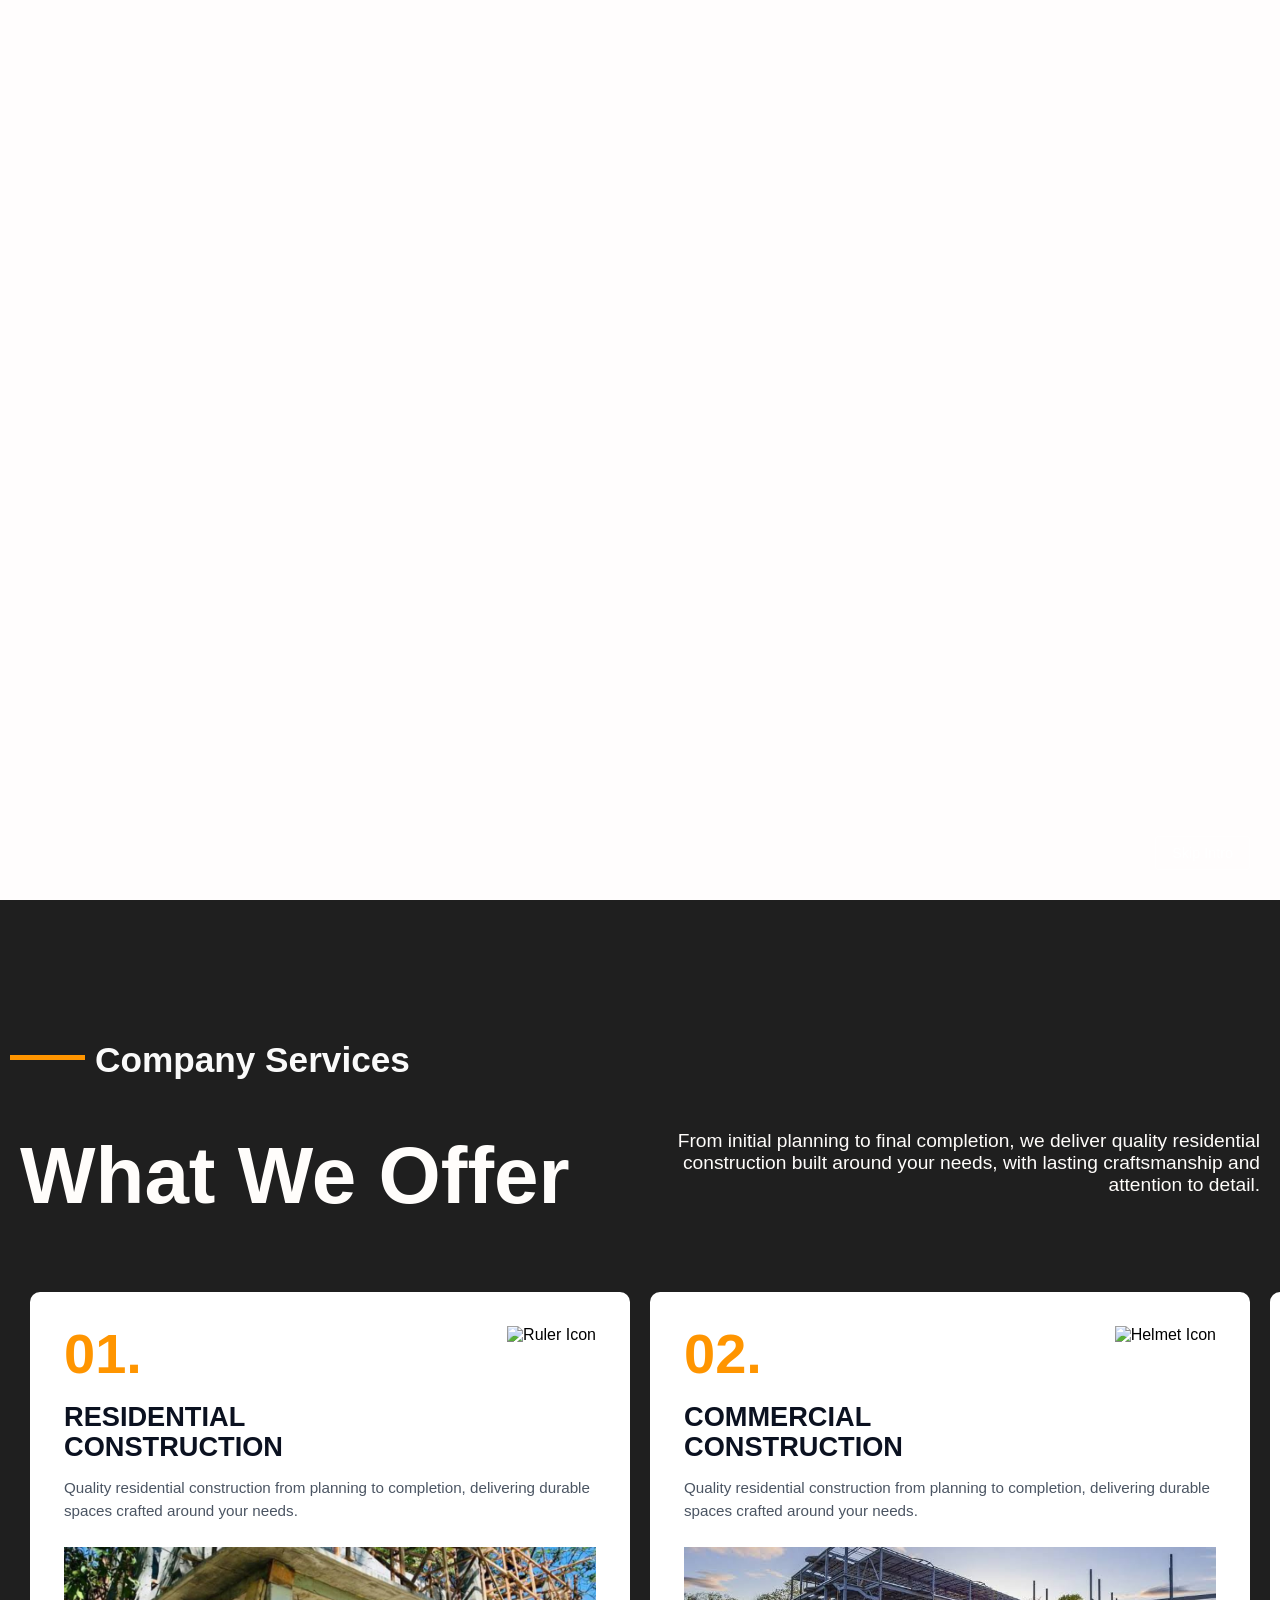
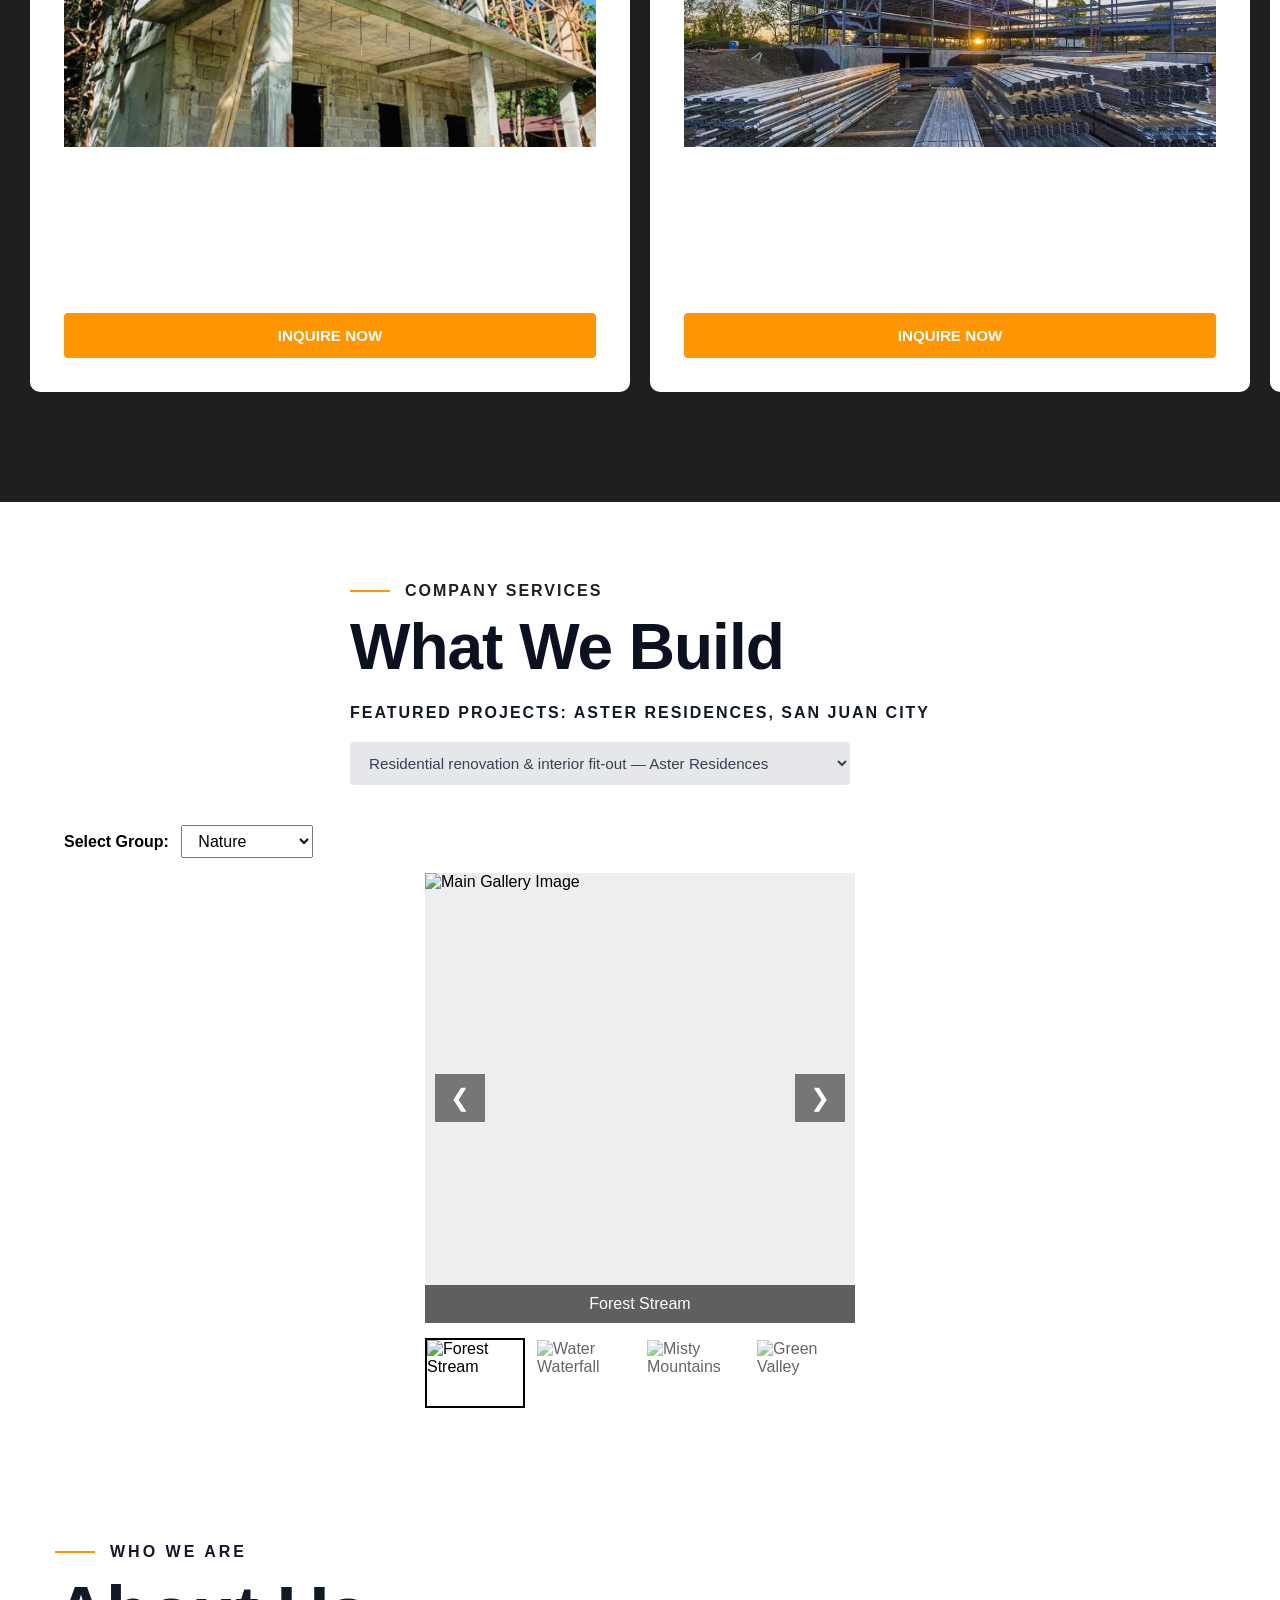
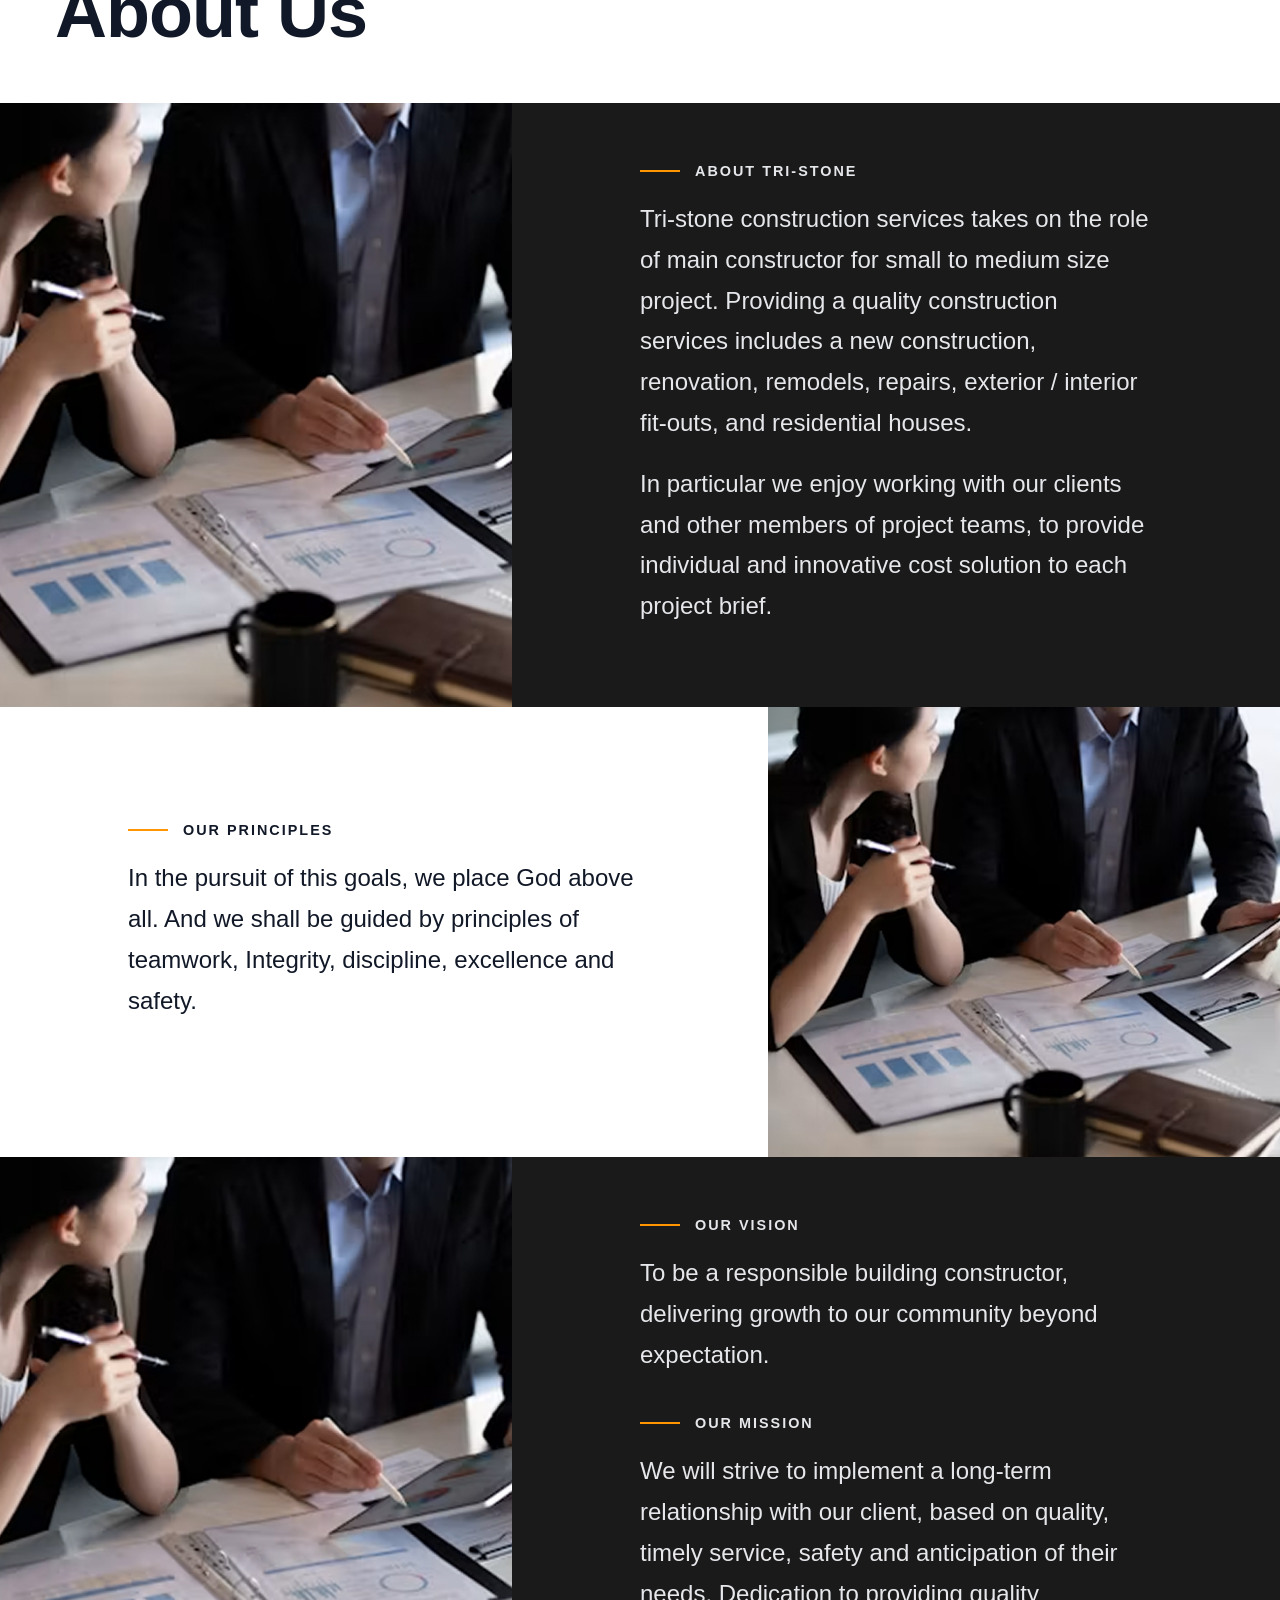
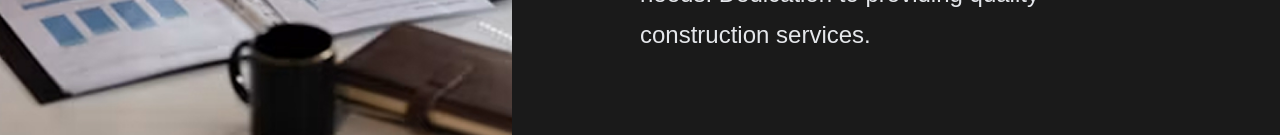
==== Updated/html/index.html @ c4c1b0d4 "Try gallery" ====
<!DOCTYPE html>
<html lang="en" class="lock-scroll">
<head>
    <meta charset="UTF-8">
    <meta name="viewport" content="width=device-width, initial-scale=1.0">
    <link rel="stylesheet" href="/Updated/css/index.css">
    <title>Document</title>
</head>
<body>

  <nav class="site-header nav-hidden">
      <a href="#index">
          <img src="/Updated/images/tristone logo white.png" alt="Tri-Stone Logo">
      </a>
      
      <div class="nav-links">
          <a href="#index">Home</a>
          <a href="#services">Services</a>
          <a href="#projects">Projects</a>
          <a href="#about">About</a>
          <a href="#contact">Contact</a>
      </div>

      <button class="menu-toggle" id="menu-toggle">Get Quote</button>
  </nav>

  <!-- Intro Video & Image Container -->
  <div class="intro-container">
    <video id="intro-video" autoplay muted playsinline>
      <source src="/Updated/video/final 1.2.mp4" type="video/mp4">
    </video>

    <button id="skip-btn" class="skip-btn">Skip Intro</button>

    <img id="intro-image" src="/Updated/images/night-house-img-header 3.jpg" class="fallback-image" alt="Background">

    <!-- Skip Button -->

<div id="index" class="containershift"></div>
    <div id="index" class="hero-content hero-hidden">
        <div class="top-content">
            <div class="line"></div><p class="top">Building your dreams</p><div class="line"></div>
        </div>
            <p class="mid">Quality construction <br>built around your needs</p>
                <p class="bot">Professional construction, renovation,
                               and improvement services in the Philippines,
                               delivering reliable workmanship and practical solutions for every project.</p>
        
            <div class="bot-content">
            <button class="menu-toggle"get-quote-btn">Inquire Now</button>
                <div class="phone">
                    Call us 
                    0969-180-6929
                </div>
            </div>
    </div>
  </div>
  
                  <div id="services" class="containershift1"></div>
  <div id="services" class="containershift1"></div>
<div  class="container1">
    
    <div class="servhead">
        <p class="line"></p> <h1>Company Services</h1>
    </div>

    <div class="servtop">
        <p class="servbig">What We Offer</p> 
        <p class="servsmall">
            From initial planning to final completion, we deliver quality residential 
            construction built around your needs, with lasting craftsmanship and 
            attention to detail.
        </p>
        </div>

        <div class="cards">

            <div class="card">
                <div class="card-top">
                    <span class="card-number">01.</span>
                    <!-- Replace src with your actual icon path -->
                    <img src="Updated/images/icon-ruler.png" alt="Ruler Icon" class="card-icon">
                </div>

                <h3 class="card-title">Residential<br>Construction</h3>
                <p class="card-desc">Quality residential construction from planning to completion, delivering durable spaces crafted around your needs.</p>
                <div class="card-img-wrapper">
                    <img src="/Updated/images/Residential.jpg" alt="Residential House">
                </div>
                <a href="#contact" class="card-btn">INQUIRE NOW</a>
            </div>

            <div class="card card-bordered">
                <div class="card-top">
                    <span class="card-number">02.</span>
                    <img src="Updated/images/icon-helmet.png" alt="Helmet Icon" class="card-icon">
                </div>
                <h3 class="card-title">Commercial<br>Construction</h3>
                <p class="card-desc">Quality residential construction from planning to completion, delivering durable spaces crafted around your needs.</p>
                <div class="card-img-wrapper">
                    <img src="/Updated/images/commercial.jpg" alt="Commercial Building">
                </div>
                <a href="#contact" class="card-btn">INQUIRE NOW</a>
                </div>

            <div class="card">
                <div class="card-top">
                    <span class="card-number">03.</span>
                    <img src="Updated/images/icon-tools.png" alt="Tools Icon" class="card-icon">
                </div>

                <h3 class="card-title">Repairs And Home<br>Extension</h3>
                <p class="card-desc">Quality residential construction from planning to completion, delivering durable spaces crafted around your needs.</p>
                <div class="card-img-wrapper">
                    <img src="/Updated/images/repairs.jpg" alt="Roof Repair">
                </div>
                <a href="#contact" class="card-btn">INQUIRE NOW</a>
                </div>


                 <div class="card">
                    <div class="card-top">
                        <span class="card-number">03.</span>
                        <img src="Updated/images/icon-tools.png" alt="Tools Icon" class="card-icon">
                    </div>

                    <h3 class="card-title">Repairs And Home<br>Extension</h3>
                    <p class="card-desc">Quality residential construction from planning to completion, delivering durable spaces crafted around your needs.</p>
                    <div class="card-img-wrapper">
                        <img src="/Updated/images/image 59.png" alt="Roof Repair">
                    </div>
                    <a href="#contact" class="card-btn">INQUIRE NOW</a>
                </div>

            
        </div>

</div>

<div id="projects" class="container2 projects-section">
  
  <!-- 1. Header Section matching the image -->
  <div class="projects-header-wrapper">
    <div class="projhead">
      <p class="line"></p> <span>COMPANY SERVICES</span>
    </div>
    <h1 class="projects-main-title">What We Build</h1>
    <h3 class="projects-subtitle">FEATURED PROJECTS: ASTER RESIDENCES, SAN JUAN CITY</h3>
    
    <select class="projects-dropdown">
      <option>Residential renovation & interior fit-out — Aster Residences</option>
      <option>Commercial Construction — Tower B</option>
    </select>
  </div>


 <!-- Category Dropdown Selector -->
    <div class="gallery-controls">
        <label for="category-select">Select Group:</label>
        <select id="category-select">
            <option value="nature">Nature</option>
            <option value="architecture">Architecture</option>
            <option value="travel">Travel</option>
        </select>
    </div>

    <!-- Gallery Container -->
    <div class="gallery-container">
        <!-- Main Large Image Viewer with Arrow Buttons -->
        <div class="main-viewer">
            <button id="prev-btn" class="nav-arrow left-arrow">&#10094;</button>
            <img id="main-image" src="" alt="Main Gallery Image">
            <button id="next-btn" class="nav-arrow right-arrow">&#10095;</button>
            <div id="image-title" class="image-title"></div>
        </div>

        <!-- Thumbnail Filmstrip Below -->
        <div id="thumbnail-strip" class="thumbnail-strip">
            <!-- Thumbnails will be injected dynamically via JS -->
        </div>
    </div>

</div>

<section id="about" class="aboutus-header-section">
    <div class="aboutus-title-container">
      <div class="aboutus-title-top">
        <div class="aboutus-accent-line"></div>
        <span class="aboutus-subtitle">WHO WE ARE</span>
      </div>
      <h1 class="aboutus-main-title">About Us</h1>
    </div>
  </section>

  <section class="aboutus-grid">
    

    <div class="aboutus-split-row">
      <div class="aboutus-col aboutus-img-col">
        <img src="/Updated/images/image 40.jpg" alt="Interior Office">
      </div>
      <div class="aboutus-col aboutus-text-col aboutus-dark-bg">
        <div class="aboutus-text-content">
          <div class="aboutus-section-label">
            <div class="aboutus-accent-line"></div>
            <span>ABOUT TRI-STONE</span>
          </div>
          <p>Tri-stone construction services takes on the role of main constructor for small to medium size project. Providing a quality construction services includes a new construction, renovation, remodels, repairs, exterior / interior fit-outs, and residential houses.</p>
          <p>In particular we enjoy working with our clients and other members of project teams, to provide individual and innovative cost solution to each project brief.</p>
        </div>
      </div>
    </div>

    <div class="aboutus-split-row aboutus-reverse-mobile">
      <div class="aboutus-col aboutus-text-col aboutus-light-bg">
        <div class="aboutus-text-content">
          <div class="aboutus-section-label">
            <div class="aboutus-accent-line"></div>
            <span>OUR PRINCIPLES</span>
          </div>
          <p>In the pursuit of this goals, we place God above all. And we shall be guided by principles of teamwork, Integrity, discipline, excellence and safety.</p>
        </div>
      </div>
      <div class="aboutus-col aboutus-img-col">
        <img src="/Updated/images/image 40.jpg" alt="Team collaborating">
      </div>
    </div>

    <!-- Row 3: Image Left, Dark Text Right -->
    <div class="aboutus-split-row">
      <div class="aboutus-col aboutus-img-col">
        <img src="/Updated/images/image 40.jpg" alt="Interior Office">
      </div>
      <div class="aboutus-col aboutus-text-col aboutus-dark-bg">
        <div class="aboutus-text-content">
          <div class="aboutus-section-label">
            <div class="aboutus-accent-line"></div>
            <span>OUR VISION</span>
          </div>
          <p class="aboutus-mb-20">To be a responsible building constructor, delivering growth to our community beyond expectation.</p>

          <div class="aboutus-section-label">
            <div class="aboutus-accent-line"></div>
            <span>OUR MISSION</span>
          </div>
          <p>We will strive to implement a long-term relationship with our client, based on quality, timely service, safety and anticipation of their needs. Dedication to providing quality construction services.</p>
        </div>
      </div>
    </div>

  </section>






    <script src="/Updated/js/intro.js"></script>
    <script src="/Updated/js/gallery.js"></script>
</body>
</html>
---- Updated/css/index.css ----
* {
  margin: 0;
  padding: 0;
  box-sizing: border-box;
}

html, body {
  background-color: #fffdfd;
  font-family: sans-serif;
  overflow-x: hidden;
}


html.lock-scroll {
  overflow: hidden;
}


html::-webkit-scrollbar,
body::-webkit-scrollbar {
  display: none;
}
html, body {
  -ms-overflow-style: none;
  scrollbar-width: none;
}

/* Navigation Bar */
nav.site-header.nav-hidden {
  opacity: 0;
  visibility: hidden;
  pointer-events: none;
}

nav.site-header {
  position: absolute;
  top: 0;
  left: 0;
  width: 100%;
  min-height: 10%;
  display: flex;
  flex-direction: row;
  justify-content: space-around;
  align-items: center;
  background-color: #17171750;
  padding: 15px 24px;
  z-index: 1000;
  opacity: 1;
  visibility: visible;
  transition: opacity 1s ease, visibility 1s ease, background-color 0.3s ease;
}

nav.site-header.fixed-active {
  position: fixed;
  top: 0;
  background-color: #17171750;
  box-shadow: 0 2px 10px rgba(0, 0, 0, 0.4);
}

nav a {
  font-size: 1.7rem;
  transition: color 0.2s ease;
  color: #ffffff;
  text-decoration: none;
}

nav a:hover {
  color: #e0e2e7;
  text-decoration: underline;
}

.nav-links {
  display: flex;
  gap: 50px;
}

nav img {
  height: 70px;
  width: auto;
  border-radius: 5px;
}

.menu-toggle {
  background-color: #FF9500;
  color: #fff;
  border: none;
  padding: 15px 30px;
  border-radius: 6px;
  font-size: 1.7rem;
  cursor: pointer;
  transition: background-color 0.2s ease;
}

.menu-toggle:hover {
transform: scale(1.05);
  background-color: #e08500;
}

.intro-container {
  position: relative;
  width: 100%;
  height: 100vh;
  overflow: hidden;
}

.intro-container video,
.intro-container img {
  position: absolute;
  top: 0;
  left: 0;
  width: 100%;
  height: 100%;
  object-fit: cover;
  z-index: 1;
}

.fallback-image {
  display: none; 

}


.skip-btn {
  position: absolute;
  bottom: 30px;
  right: 30px;
  z-index: 3;
  background: rgba(255, 255, 255, 0.2);
  color: #fff;
  border: 1px solid rgba(255, 255, 255, 0.4);
  padding: 8px 16px;
  border-radius: 4px;
  cursor: pointer;
  font-size: 0.9rem;
  transition: background 0.2s ease;
}

.skip-btn:hover {
  background: rgba(255, 255, 255, 0.4);
}

.containershift{
  height: 10vh;
}

.containershift1{
  height: 5vh;
  background-color: #1f1f1f;

}


.hero-content.hero-hidden {
  opacity: 0;
  visibility: hidden;
  pointer-events: none;
  height:100vh;
}

.hero-content {
  position: absolute;
  top: 50%;
  left: 50%;
  transform: translate(-50%, -50%);

  display: flex;
  flex-direction: column;
  align-items: center;
  width: 100%;

  z-index: 2;
  text-align: center;
  color: #ffffff;
  opacity: 1;
  visibility: visible;
  transition: opacity 0.5s ease, visibility 0.5s ease;
}

.hero-content .line{
background-color: #FF9500;
  height: 5px;
  width: 75px;
  margin:15px auto 1px auto;
}

.top-content{
  display: flex;
  flex-direction: row;
  justify-content: space-between;
  width: 30%;
}

.bot-content{
  margin-top: 20px;
  display: flex;
  flex-direction: row;
  justify-content: space-between;
  width:50%;
}

.hero-content .top{
  font-size: 2rem;
  margin-bottom: 20px;
}

.hero-content .mid{
  font-size: 7rem;
  margin-bottom: 20px;
  text-transform: uppercase;

}

.hero-content .bot{
  font-size: 2.5rem;
  margin-bottom: 20px;
  width: 80%;
}

.phone{
  font-size: 1.5rem;
  margin-top: 20px;
  border: 1px solid #fffdfb;
  padding: 15px 20px;
  border-radius: 5px;
}

.container1{

  background-color: #1F1F1F;
min-height: 50vh;
display: flex;
flex-direction: column;
padding-bottom: 10vh;
}

.line{
  width: 75px;
  height: 5px;
  background-color: #FF9500;
  margin: 15px 10px;
}

.servhead{
  margin-top: 50px;
  display: flex;
  flex-direction: row;
  color: #fafafa;
  font-size: 1.1rem;
}

.servtop{
  margin-top: 50px;
  display: flex;
  flex-direction: row;
  justify-content:space-between;
}

.servtop .servbig{
  margin-left: 20px;
  font-size: 5rem;
  color: #fffdfb;
  width: 50%;
  font-weight: Bold;
}

.servtop .servsmall{
  margin-right: 20px;
  font-size: 1.2rem;
  color: #fffdfb;
  width: 50%;
  margin-left: 20px;
  text-align: end;
}
.cards {
  display: flex;
  flex-direction: row;
  flex-wrap: nowrap;          
  gap: 20px;                  
  margin-top: 50px;
  padding: 20px 0 20px 30px;            
  overflow-x: auto; 
  width: 100%;
}

.card {
  flex: 0 0 600px;           
  height: 700px;
  background-color: #ffffff;
  border-radius: 10px;
  padding: 30px; 
  border: 4px solid transparent; 
  display: flex;
  flex-direction: column; 
  transition: transform 0.3s ease, box-shadow 0.3s ease, border-color 0.3s ease;
}

.card:hover {
  border-color: #FF9500; 
  transform: translateY(-5px); 
  box-shadow: 0 15px 30px rgba(0, 0, 0, 0.15); 
}

.cards::-webkit-scrollbar {
  height: 8px;
}
.cards::-webkit-scrollbar-thumb {
  background: rgba(255, 255, 255, 0.3);
  border-radius: 4px;
}


.card-top {
  display: flex;
  justify-content: space-between;
  align-items: flex-start;
  margin-bottom: 20px;
}

.card-number {
  color: #FF9500;
  font-size: 3.5rem;
  font-weight: 800;
  line-height: 1;
}

.card-icon {
  height: 45px;
  width: auto;
}

.card-title {
  font-size: 1.7rem;
  color: #0b1120;
  text-transform: uppercase;
  font-weight: 800;
  margin-bottom: 15px;
  line-height: 1.1;
}

.card-desc {
  font-size: 0.95rem;
  color: #4b5563;
  margin-bottom: 25px;
  line-height: 1.5;
}

.card-img-wrapper {
  width: 100%;
  height: 200px; 
  margin-bottom: 25px;
}

.card-img-wrapper img {
  width: 100%;
  height: 100%;
  object-fit: cover; 
  display: block;
}


.card-btn {
  margin-top: auto; 
  background-color: #FF9500;
  color: #ffffff;
  text-align: center;
  padding: 14px 0;
  font-weight: 600;
  font-size: 0.95rem;
  border-radius: 4px;
  text-decoration: none;
  transition: background-color 0.2s ease;
}

.card-btn:hover {
  background-color: #e08500;
}

.container2{

  background-color: #ffffff;
min-height: 90vh;
display: flex;
flex-direction: column;
}


.projects-section {
  padding: 80px 5%;
  background-color: #ffffff;
}

.projects-header-wrapper {
  max-width: 1200px;
  margin: 0 auto 40px auto;
}

.projhead {
  display: flex;
  align-items: center;
  gap: 15px;
  color: #1f1f1f;
  font-size: 1rem;
  font-weight: 600;
  letter-spacing: 2px;
  text-transform: uppercase;
  margin-bottom: 10px;
}

.projhead .line {
  height: 2px;
  width: 40px;
  background-color: #FF9500;
  margin: 0;
}

.projects-main-title {
  font-size: 4rem;
  font-weight: 800;
  color: #0b1120;
  margin-bottom: 20px;
  letter-spacing: -1px;
}

.projects-subtitle {
  font-size: 1rem;
  font-weight: 600;
  letter-spacing: 2px;
  color: #111827;
  margin-bottom: 20px;
}

.projects-dropdown {
  width: 100%;
  max-width: 500px;
  padding: 12px 15px;
  background-color: #e5e7eb;
  border: none;
  border-radius: 4px;
  font-size: 0.95rem;
  color: #374151;
  cursor: pointer;
  outline: none;
}

/* Controls / Dropdown */
.gallery-controls {
    margin-bottom: 15px;
}

.gallery-controls label {
    margin-right: 8px;
    font-weight: bold;
}

.gallery-controls select {
    padding: 6px 12px;
    font-size: 1rem;
}

/* Gallery Container */
.gallery-container {
    max-width: 800px;
    margin: 0 auto;
}

/* Main Image Viewer */
.main-viewer {
    position: relative;
    width: 100%;
    height: 450px;
    background-color: #eee;
    display: flex;
    align-items: center;
    justify-content: center;
    overflow: hidden;
    margin-bottom: 15px;
}

.main-viewer img {
    width: 100%;
    height: 100%;
    object-fit: cover;
}

.image-title {
    position: absolute;
    bottom: 0;
    left: 0;
    right: 0;
    background: rgba(0, 0, 0, 0.6);
    color: white;
    padding: 10px;
    text-align: center;
}

/* Navigation Arrow Buttons */
.nav-arrow {
    position: absolute;
    top: 50%;
    transform: translateY(-50%);
    background-color: rgba(0, 0, 0, 0.5);
    color: white;
    border: none;
    font-size: 1.5rem;
    padding: 10px 15px;
    cursor: pointer;
    z-index: 10;
}

.nav-arrow:hover {
    background-color: rgba(0, 0, 0, 0.8);
}

.left-arrow {
    left: 10px;
}

.right-arrow {
    right: 10px;
}

/* Thumbnail Filmstrip */
.thumbnail-strip {
    display: flex;
    gap: 10px;
    overflow-x: auto;
    padding-bottom: 5px;
}

.thumbnail-strip img {
    width: 100px;
    height: 70px;
    object-fit: cover;
    cursor: pointer;
    opacity: 0.6;
    border: 2px solid transparent;
    transition: opacity 0.2s, border-color 0.2s;
}

.thumbnail-strip img:hover {
    opacity: 1;
}

.thumbnail-strip img.active {
    opacity: 1;
    border-color: #000;
}

/* Mobile Scaling */
@media (max-width: 767px) {
  .projects-main-title { font-size: 2.8rem; }
  .main-gallery-img { height: 350px; }
  .prev, .next { font-size: 25px; padding: 15px; }
  .thumb-column { width: 100px; height: 70px; }
}

.aboutus-header-section {
  padding: 50px 50px;
  background-color: #ffffff;
  color: #111827;
}

.aboutus-title-container {
  max-width: 1200px;
  margin: 0 5px;
}

.aboutus-title-top {
  display: flex;
  align-items: center;
  gap: 15px;
  margin-bottom: 10px;
}

.aboutus-accent-line {
  height: 2px;
  width: 40px;
  background-color: #FF9500; 
}

.aboutus-subtitle {
  font-size: 1rem;
  letter-spacing: 3px;
  font-weight: 600;
  text-transform: uppercase;
}

.aboutus-main-title {
  font-size: 4.5rem;
  font-weight: 800;
  letter-spacing: -1px;
}

/* Alternating Grid Layout */
.aboutus-grid {
  display: flex;
  flex-direction: column;
  width: 100%;
}

.aboutus-split-row {
  display: flex;
  flex-direction: row;
  width: 100%;
  min-height: 50vh;
}

.aboutus-col {
  flex: 1; 
  display: flex;
}

.aboutus-img-col img {
  width: 100%;
  height: 100%;
  object-fit: cover;
  display: block;
}

.aboutus-text-col {
  padding: 60px 10%;
  display: flex;
  flex-direction: column;
  justify-content: center;
}

.aboutus-text-content {
  max-width: 900px;
}

/* Dark vs Light Backgrounds */
.aboutus-dark-bg {
  background-color: #1a1a1a;
  color: #e5e7eb;
}

.aboutus-light-bg {
  background-color: #ffffff;
  color: #111827;
}

/* Inner Text Formatting */
.aboutus-section-label {
  display: flex;
  align-items: center;
  gap: 15px;
  margin-bottom: 20px;
  font-size: 0.9rem;
  letter-spacing: 2px;
  font-weight: 600;
  text-transform: uppercase;
  color: inherit;
}

.aboutus-text-content p {
  font-size: 1.5rem;
  line-height: 1.7;
  margin-bottom: 20px;
}

.aboutus-mb-20 {
  margin-bottom: 40px !important;
}

/* Responsive Scaling for About Page */
@media (max-width: 1023px) {
  .aboutus-main-title {
    font-size: 3.5rem;
  }
  .aboutus-text-col {
    padding: 40px 5%;
  }
}

@media (max-width: 767px) {
  .aboutus-header-section {
    padding: 120px 20px 30px 20px;
  }
  .aboutus-main-title {
    font-size: 2.8rem;
  }
  
  /* Stack grid vertically on phones */
  .aboutus-split-row {
    flex-direction: column;
  }
  
  /* Keep text under the image when stacked */
  .aboutus-reverse-mobile {
    flex-direction: column-reverse;
  }
  
  .aboutus-img-col {
    min-height: 300px;
  }
}


/* Responsive Grids */
@media (max-width: 767px) {
  body { font-size: 14px; }
  .container { padding: 12px; }
  .main-grid { display: flex; flex-direction: column; gap: 15px; }
}

@media (min-width: 768px) and (max-width: 1023px) {
  body { font-size: 15px; }
  .container { padding: 24px; }
  .main-grid { display: grid; grid-template-columns: repeat(2, 1fr); gap: 20px; }
}

@media (min-width: 1024px) {
  body { font-size: 16px; }
  .container { max-width: 1200px; margin: 0 auto; padding: 32px; }
  .main-grid { display: grid; grid-template-columns: repeat(3, 1fr); gap: 30px; }
}
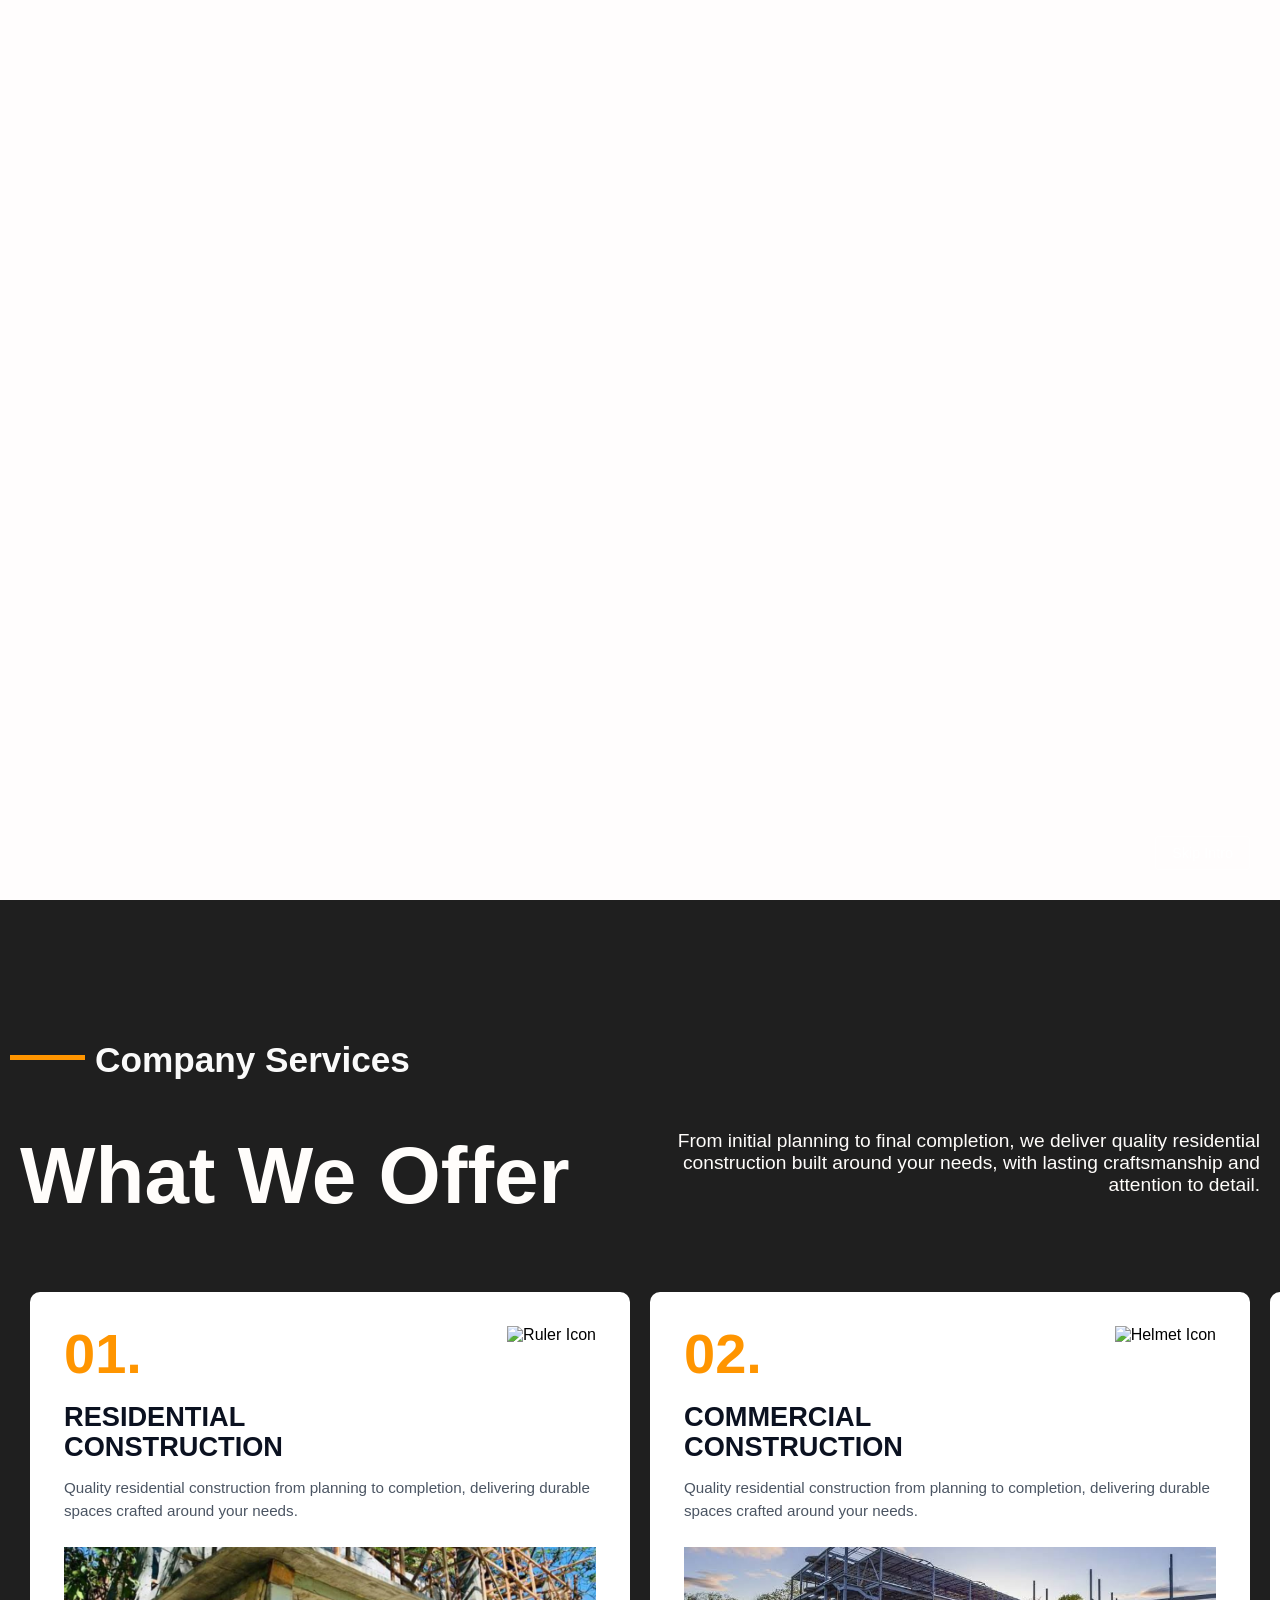
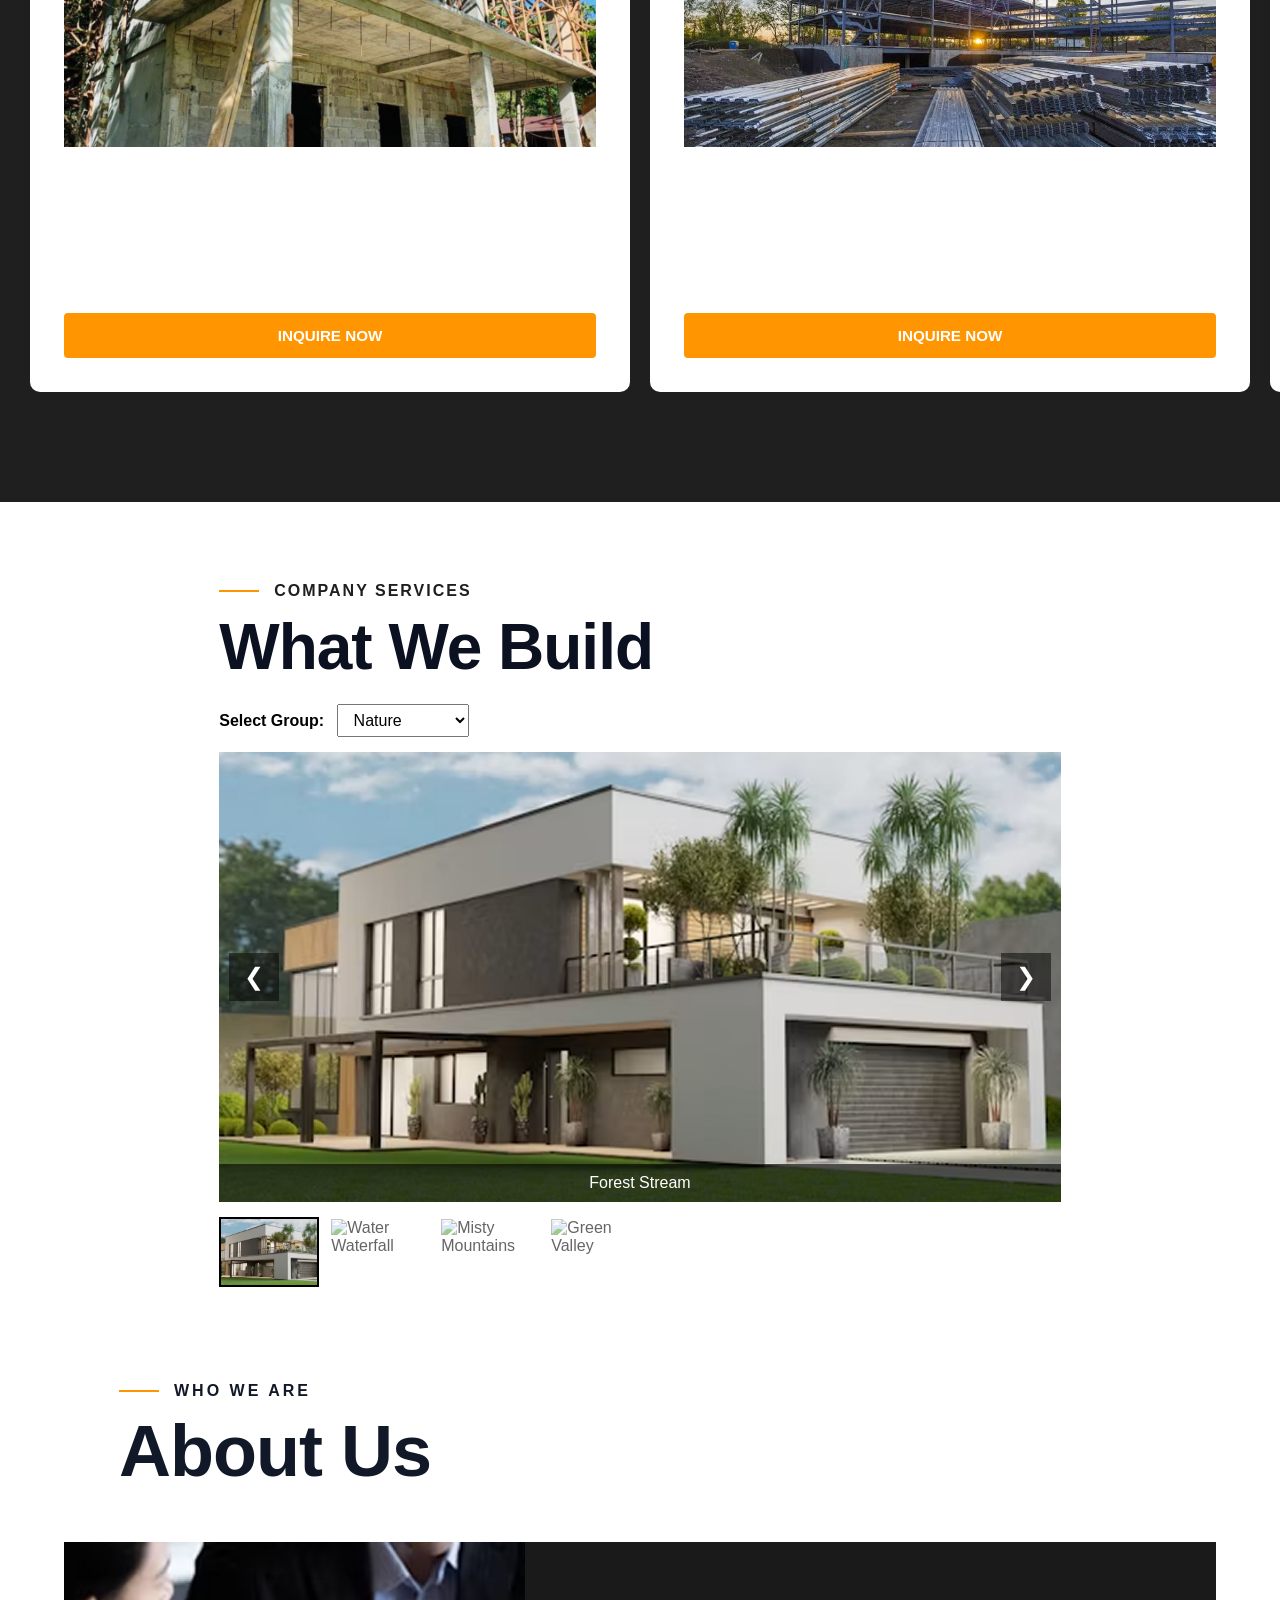
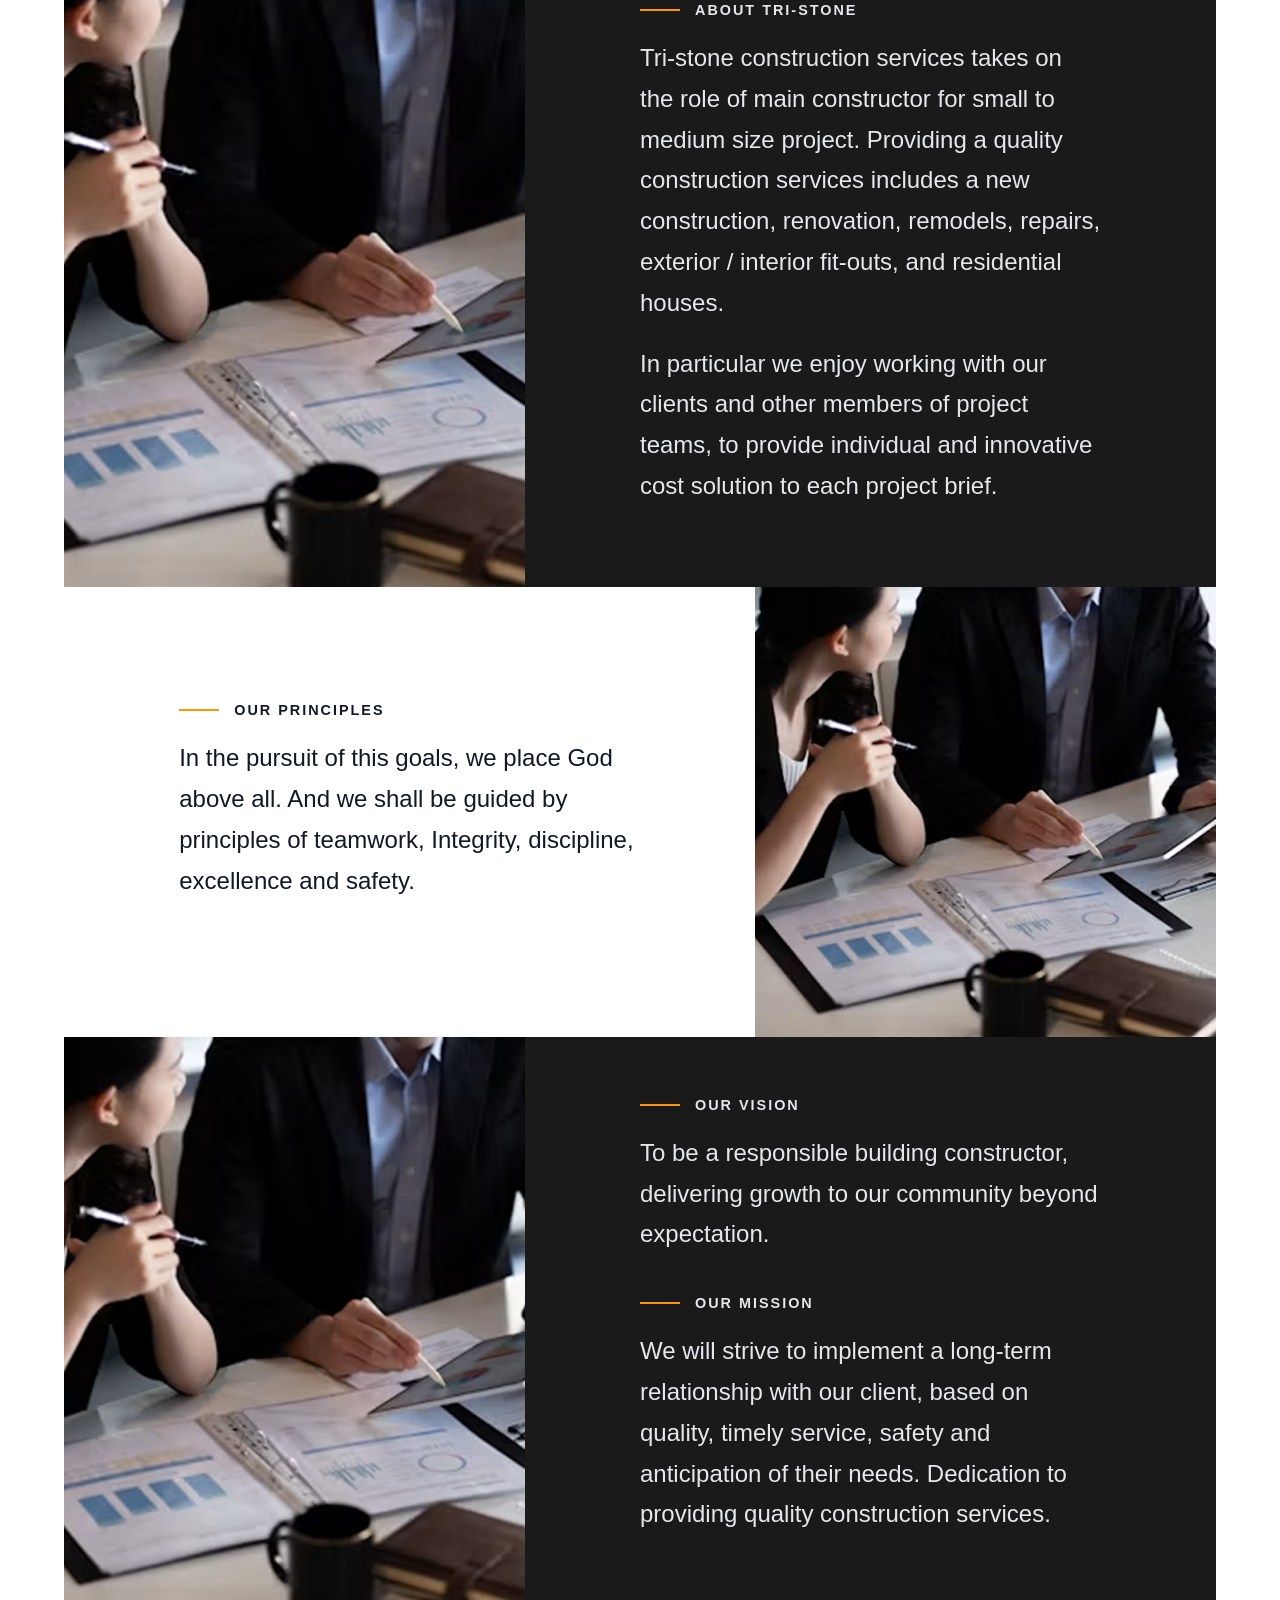
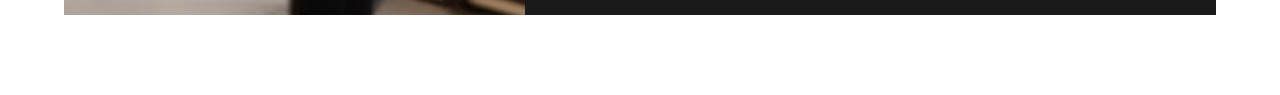
==== commit 2248c824: "gallery update" ====
--- a/Updated/html/index.html
+++ b/Updated/html/index.html
@@ -145,16 +145,6 @@
       <p class="line"></p> <span>COMPANY SERVICES</span>
     </div>
     <h1 class="projects-main-title">What We Build</h1>
-    <h3 class="projects-subtitle">FEATURED PROJECTS: ASTER RESIDENCES, SAN JUAN CITY</h3>
-    
-    <select class="projects-dropdown">
-      <option>Residential renovation & interior fit-out — Aster Residences</option>
-      <option>Commercial Construction — Tower B</option>
-    </select>
-  </div>
-
-
- <!-- Category Dropdown Selector -->
     <div class="gallery-controls">
         <label for="category-select">Select Group:</label>
         <select id="category-select">
@@ -163,6 +153,11 @@
             <option value="travel">Travel</option>
         </select>
     </div>
+  
+
+
+ <!-- Category Dropdown Selector -->
+    
 
     <!-- Gallery Container -->
     <div class="gallery-container">
--- a/Updated/css/index.css
+++ b/Updated/css/index.css
@@ -42,7 +42,7 @@
   flex-direction: row;
   justify-content: space-around;
   align-items: center;
-  background-color: #17171750;
+  background-color: #17171775;
   padding: 15px 24px;
   z-index: 1000;
   opacity: 1;
@@ -84,7 +84,7 @@
   background-color: #FF9500;
   color: #fff;
   border: none;
-  padding: 15px 30px;
+  padding: 10px 50px;
   border-radius: 6px;
   font-size: 1.7rem;
   cursor: pointer;
@@ -459,7 +459,7 @@
 
 /* Gallery Container */
 .gallery-container {
-    max-width: 800px;
+    min-width: 50%;
     margin: 0 auto;
 }
 
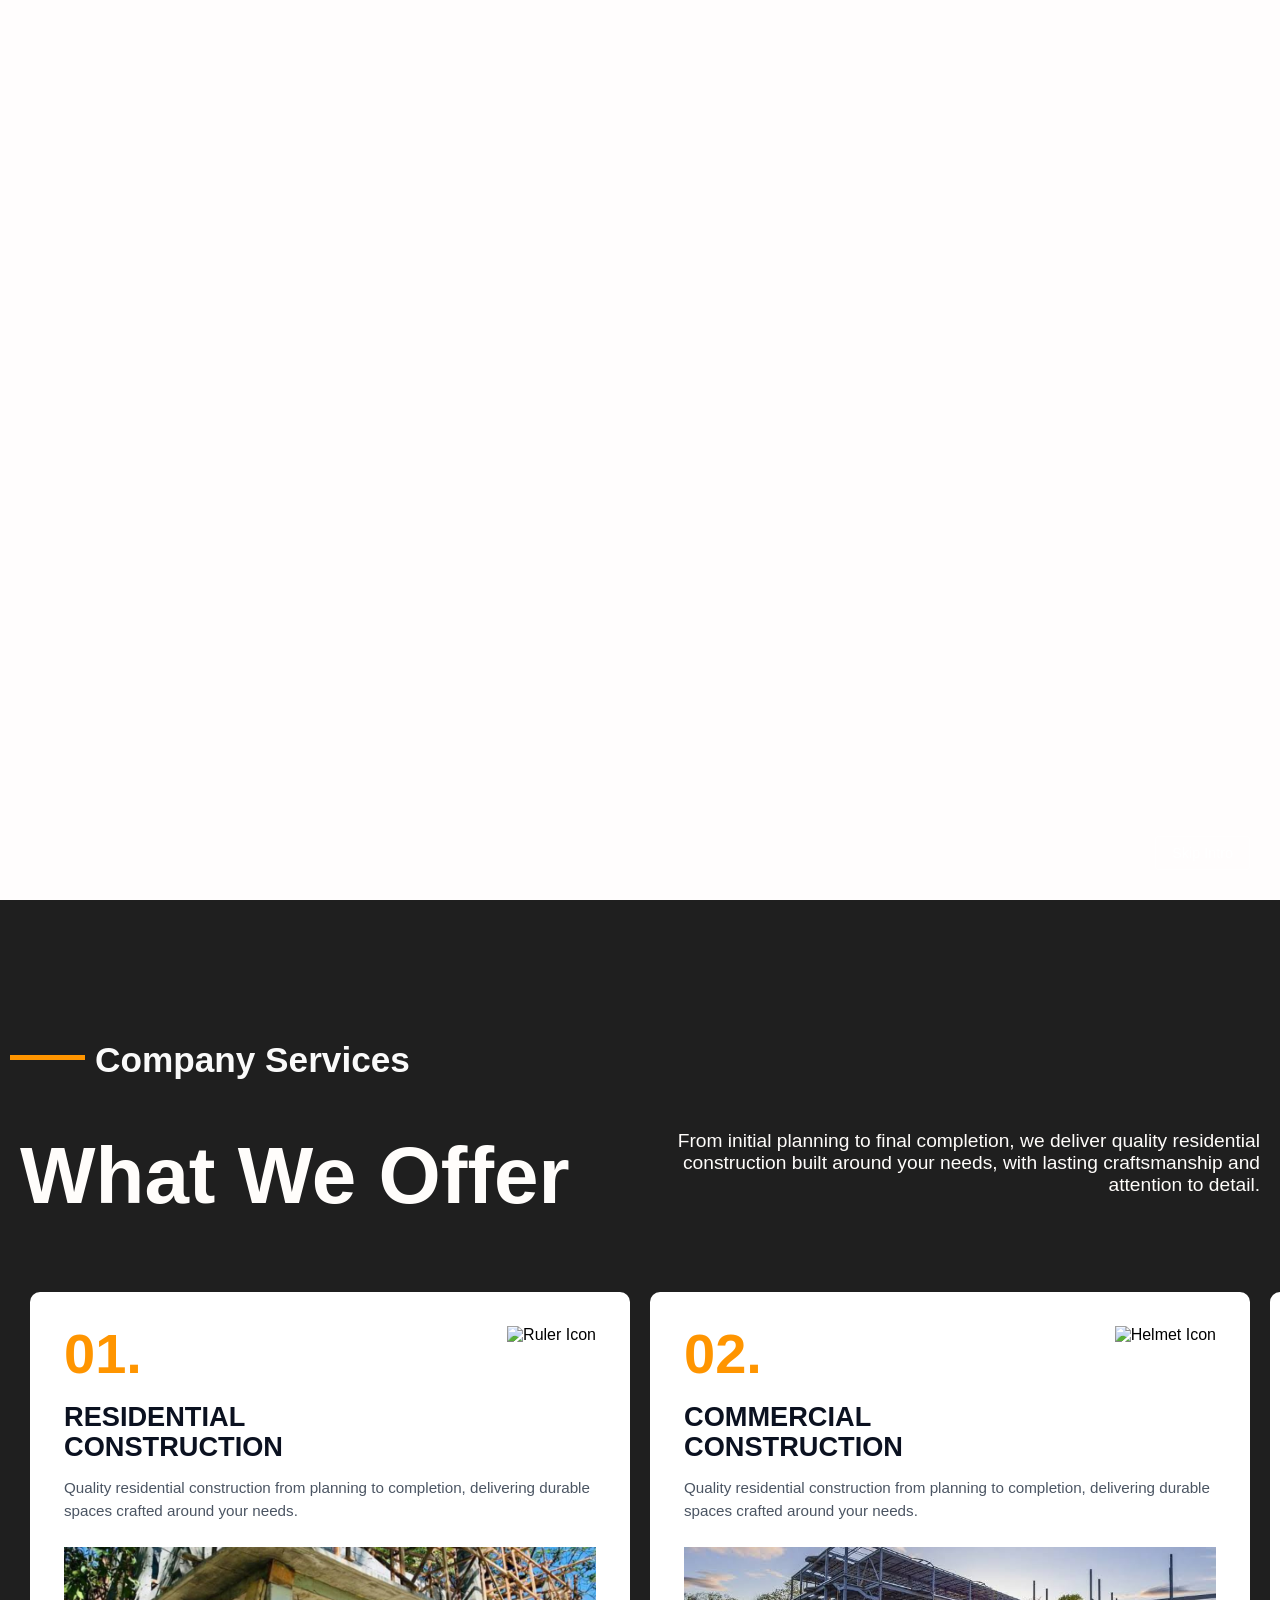
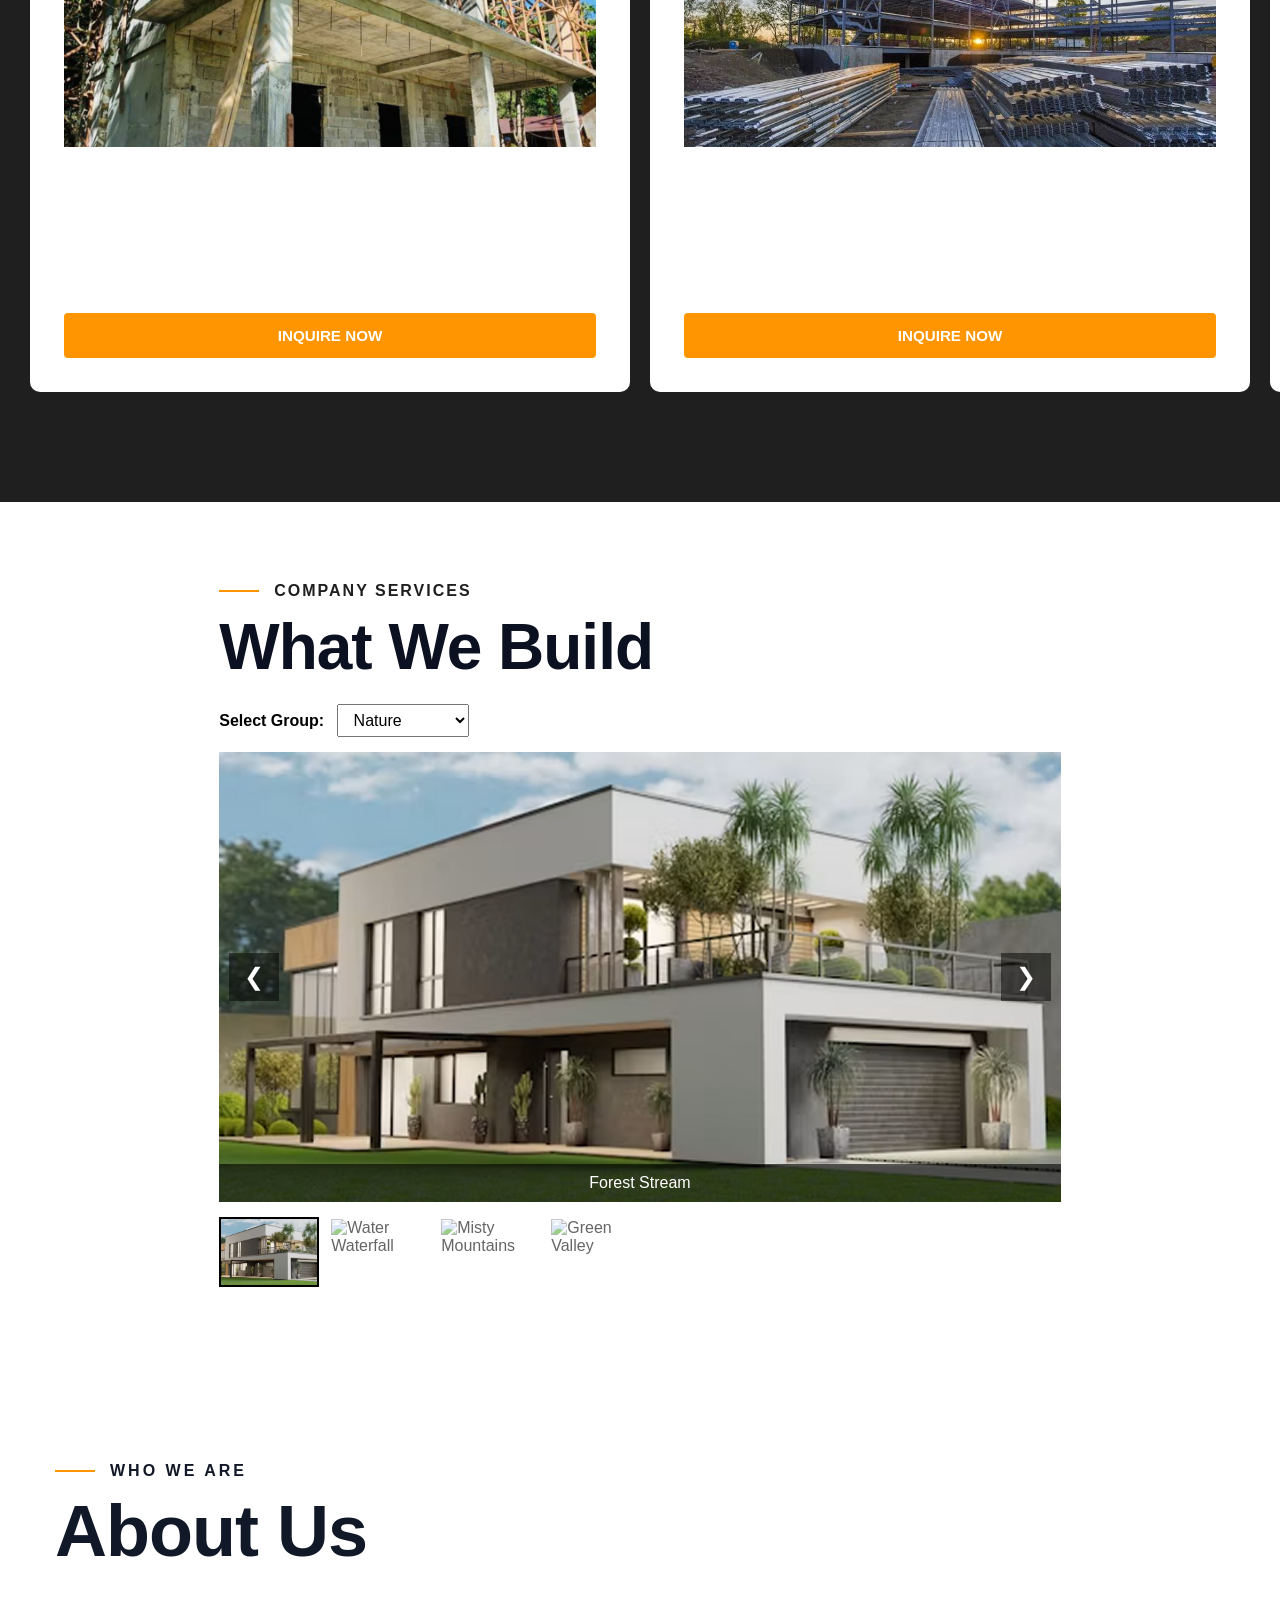
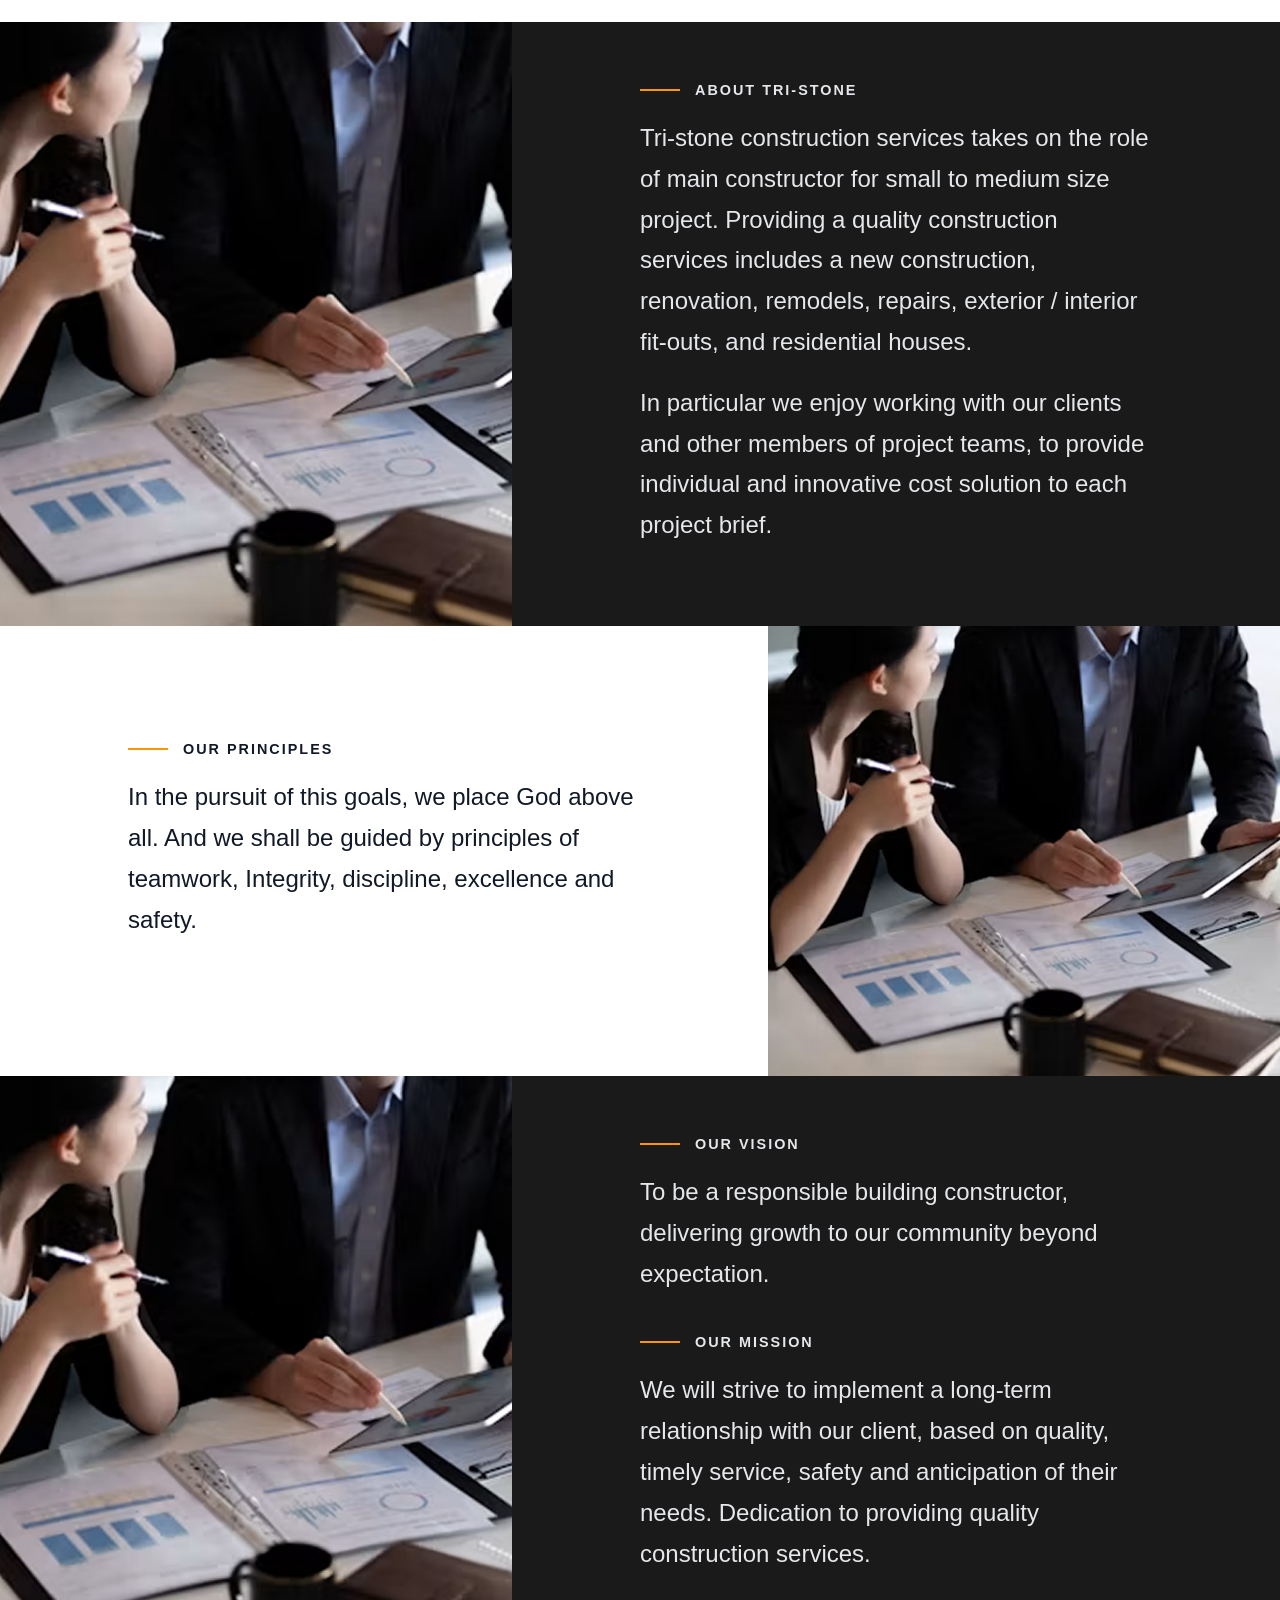
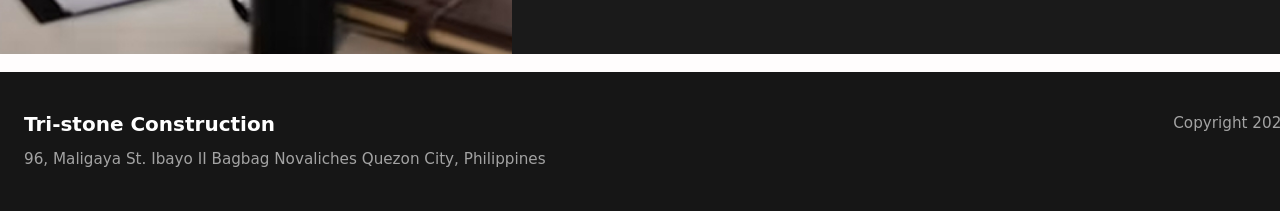
==== commit 9c573c2f: "commit updated contexts and footer" ====
--- a/Updated/html/index.html
+++ b/Updated/html/index.html
@@ -18,10 +18,12 @@
           <a href="#services">Services</a>
           <a href="#projects">Projects</a>
           <a href="#about">About</a>
-          <a href="#contact">Contact</a>
-      </div>
-
-      <button class="menu-toggle" id="menu-toggle">Get Quote</button>
+          <a href="/Updated/html/contact.html">Contact</a>
+      </div>
+
+      <a href="/Updated/html/contact.html">
+          <button class="menu-toggle" id="menu-toggle">Get Quote</button>
+      </a>
   </nav>
 
   <!-- Intro Video & Image Container -->
@@ -176,7 +178,7 @@
     </div>
 
 </div>
-
+</div>
 <section id="about" class="aboutus-header-section">
     <div class="aboutus-title-container">
       <div class="aboutus-title-top">
@@ -245,7 +247,20 @@
 
   </section>
 
-
+<br>
+  <div class="footer">
+  <footer class="site-footer">
+  <div class="footer-container">
+    <div class="footer-left">
+      <h3>Tri-stone Construction</h3>
+      <p>96, Maligaya St. Ibayo II Bagbag Novaliches Quezon City, Philippines</p>
+    </div>
+    <div class="footer-right">
+      <p>Copyright 2026 Tristone Construction - All Rights Reserved.</p>
+    </div>
+  </div>
+</footer>
+</div>
 
 
 
--- a/Updated/css/index.css
+++ b/Updated/css/index.css
@@ -660,6 +660,39 @@
 
 .aboutus-mb-20 {
   margin-bottom: 40px !important;
+}
+
+
+.site-footer {
+  background-color: #161616;
+  color: #a3a3a3;
+  padding: 40px 24px;
+  font-family: system-ui, -apple-system, BlinkMacSystemFont, "Segoe UI", Roboto, sans-serif;
+}
+
+.footer-container {
+  width: 100%;
+  min-width: 1600px;
+  margin: 0 auto;
+  display: flex;
+  justify-content: space-between;
+  align-items: flex-start;
+  flex-wrap: wrap;
+  gap: 24px;
+}
+
+.footer-left h3 {
+  color: #ffffff;
+  font-size: 1.25rem;
+  font-weight: 600;
+  margin: 0 0 12px 0;
+}
+
+.footer-left p,
+.footer-right p {
+  font-size: 0.95rem;
+  line-height: 1.5;
+  margin: 0;
 }
 
 /* Responsive Scaling for About Page */
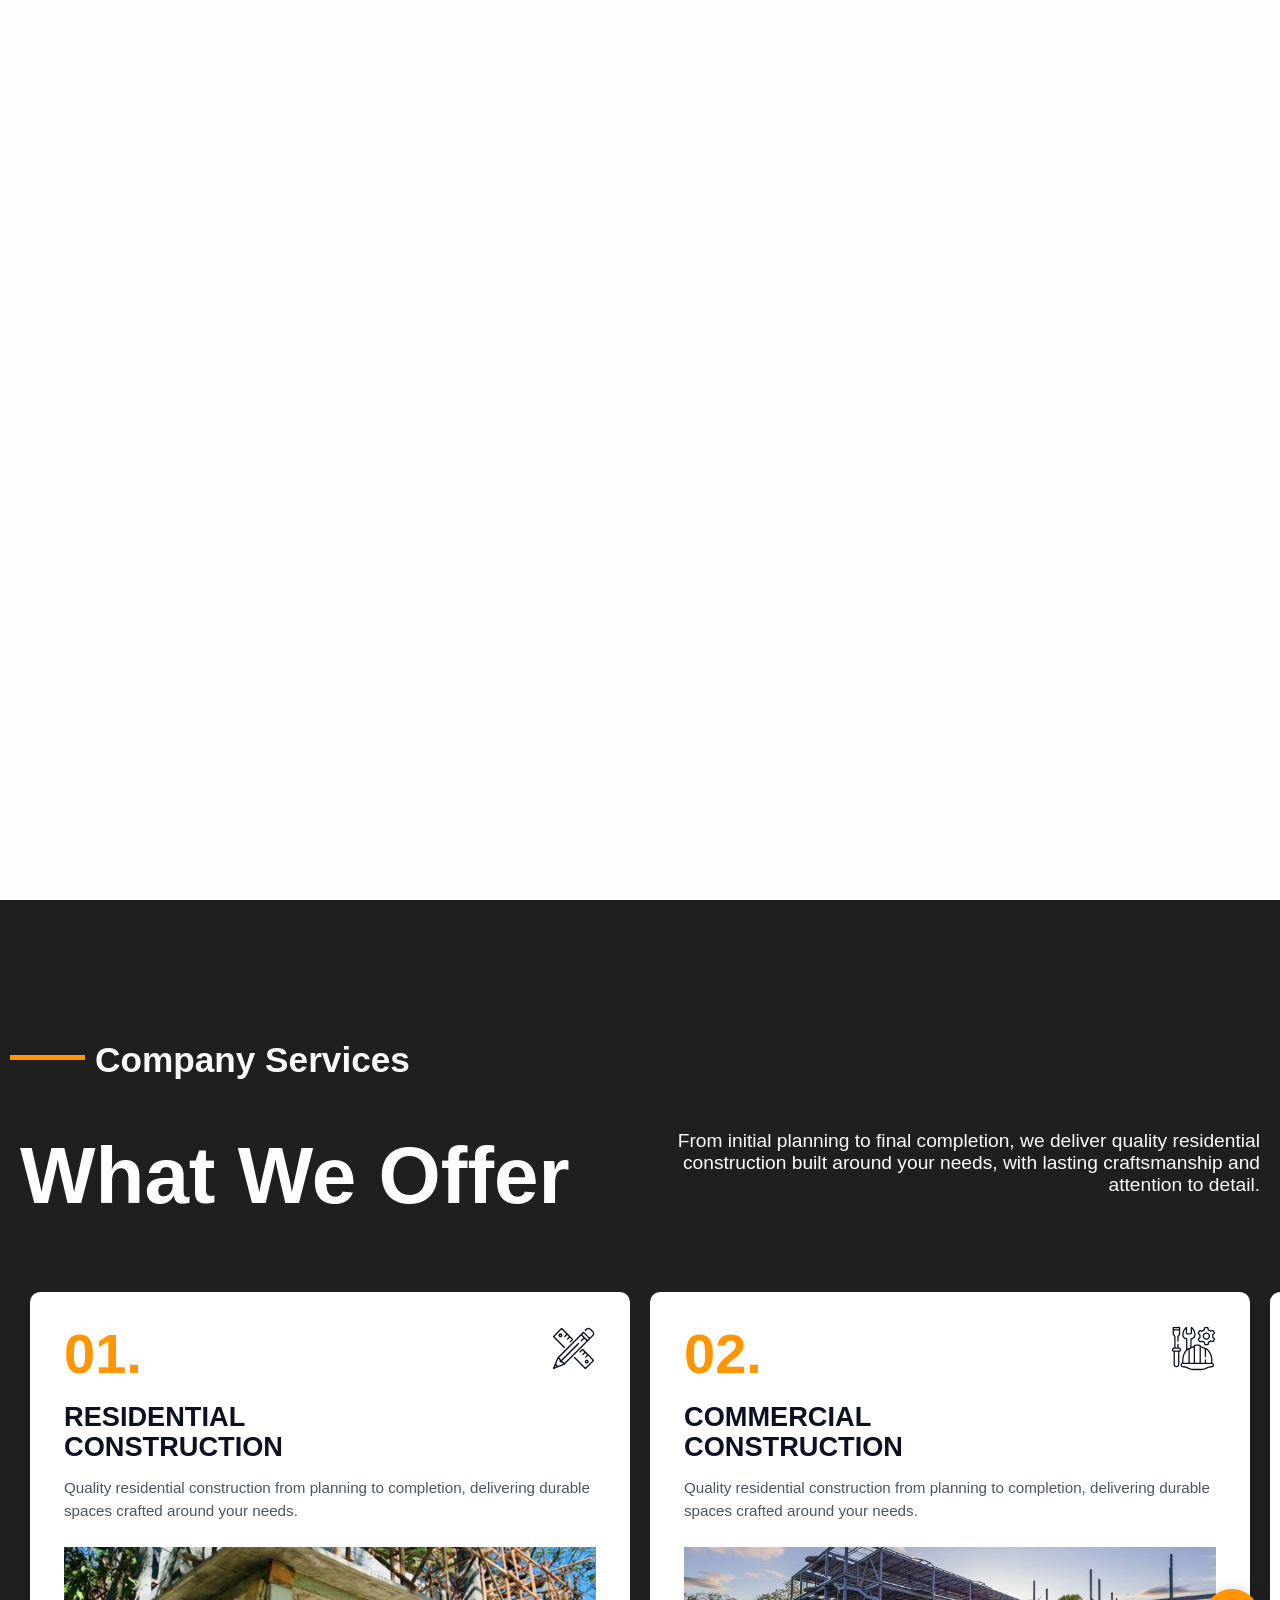
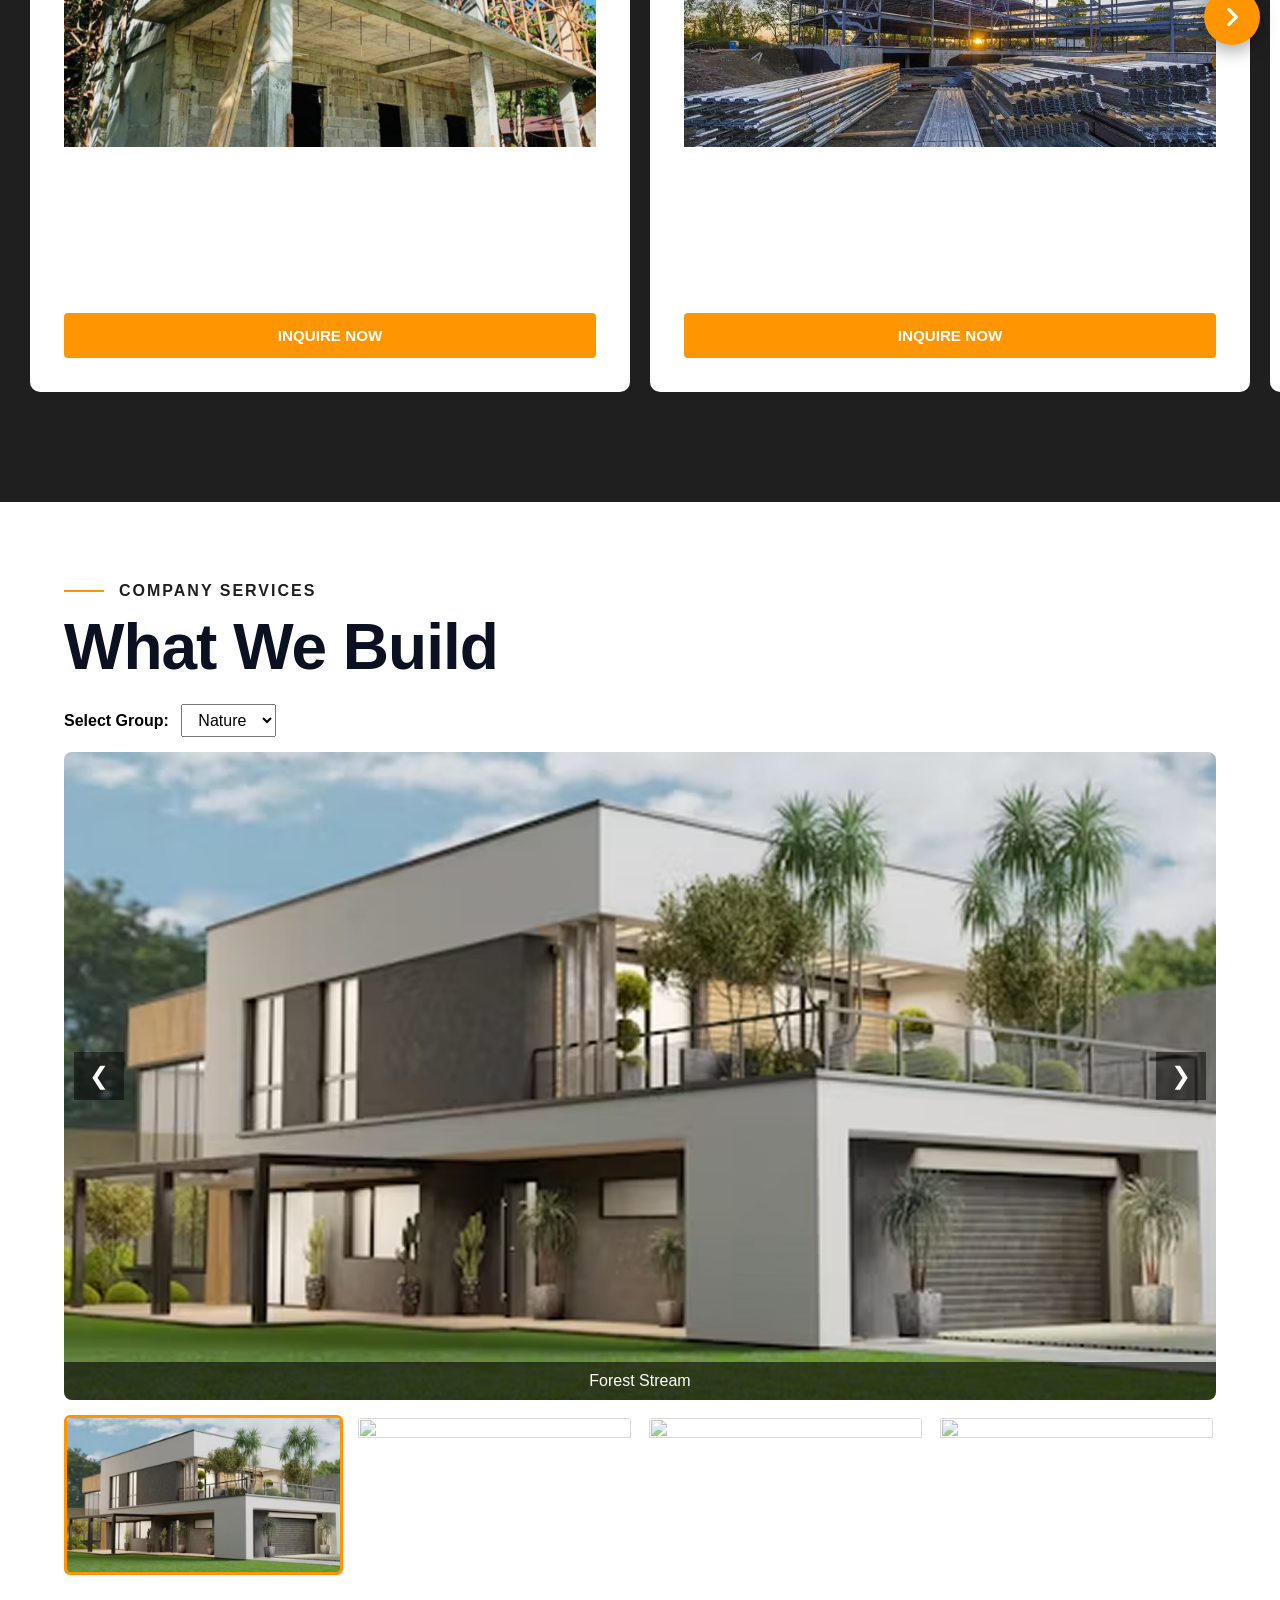
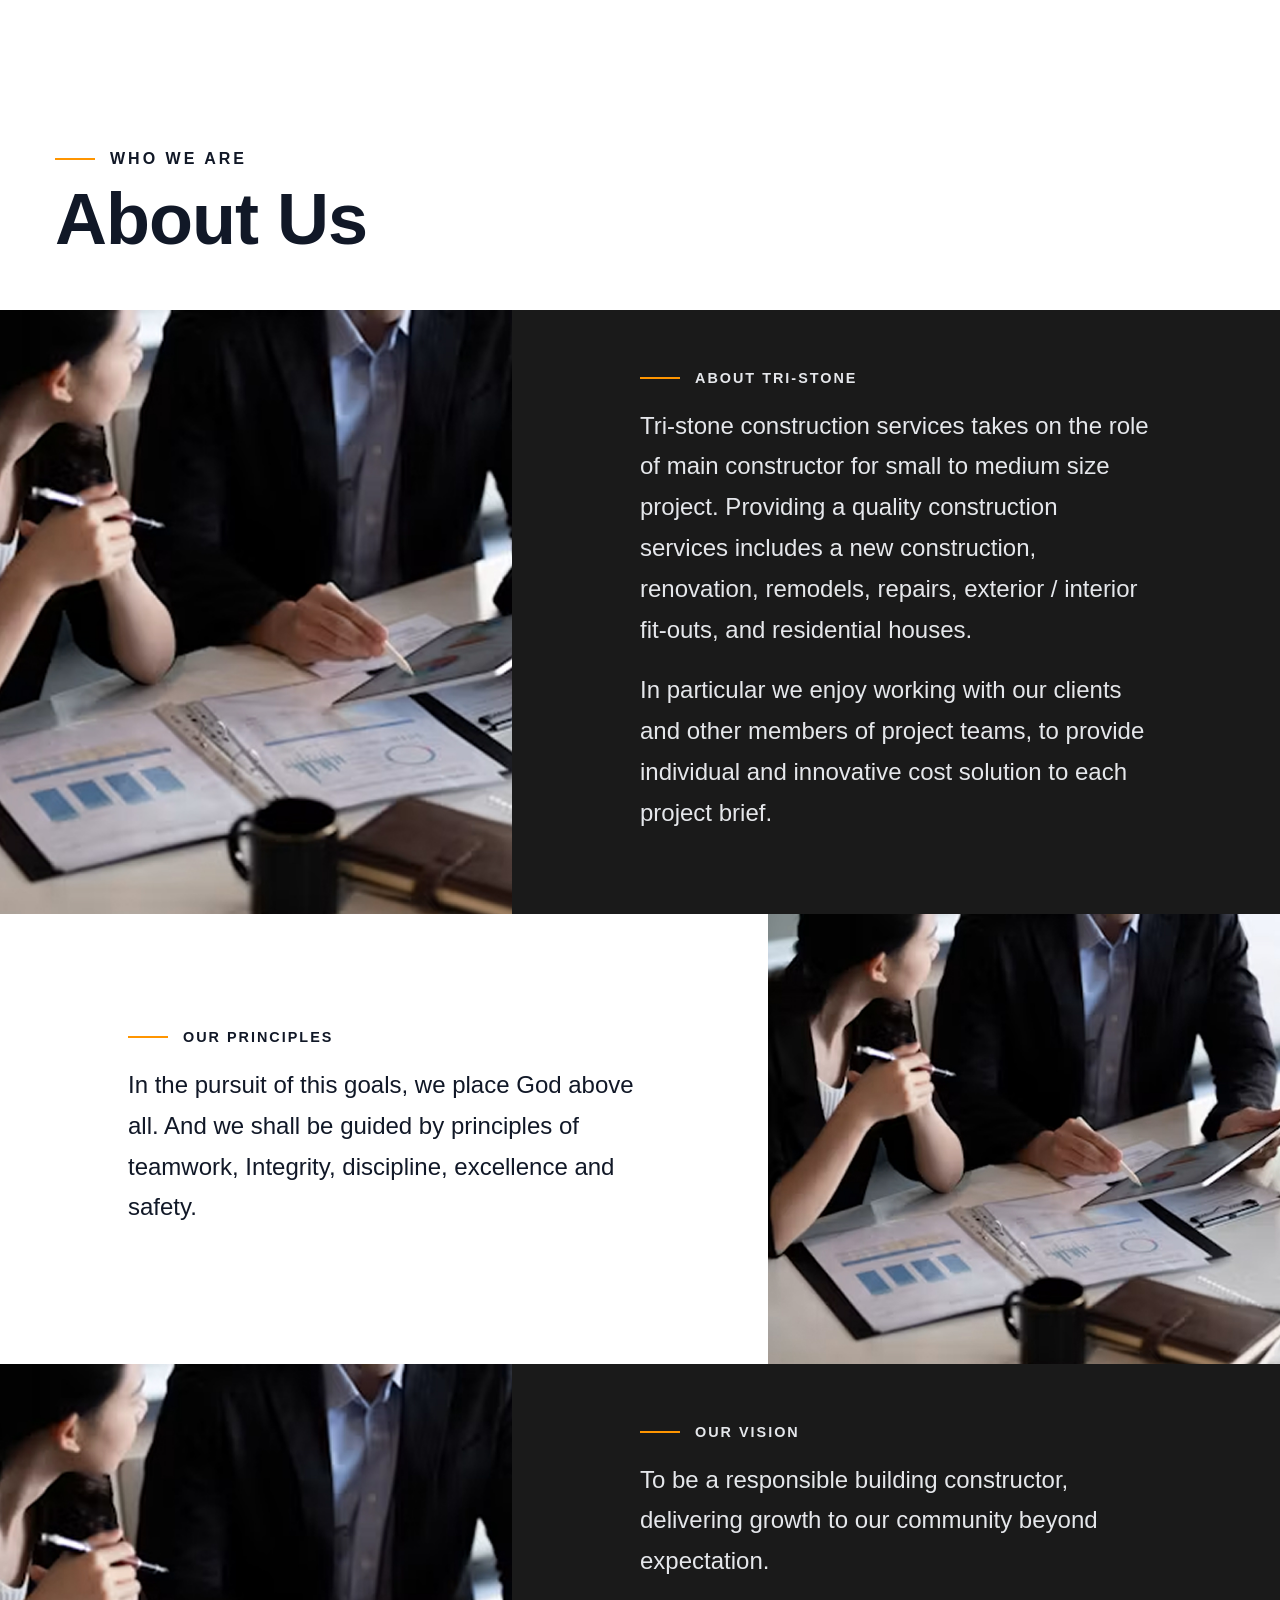
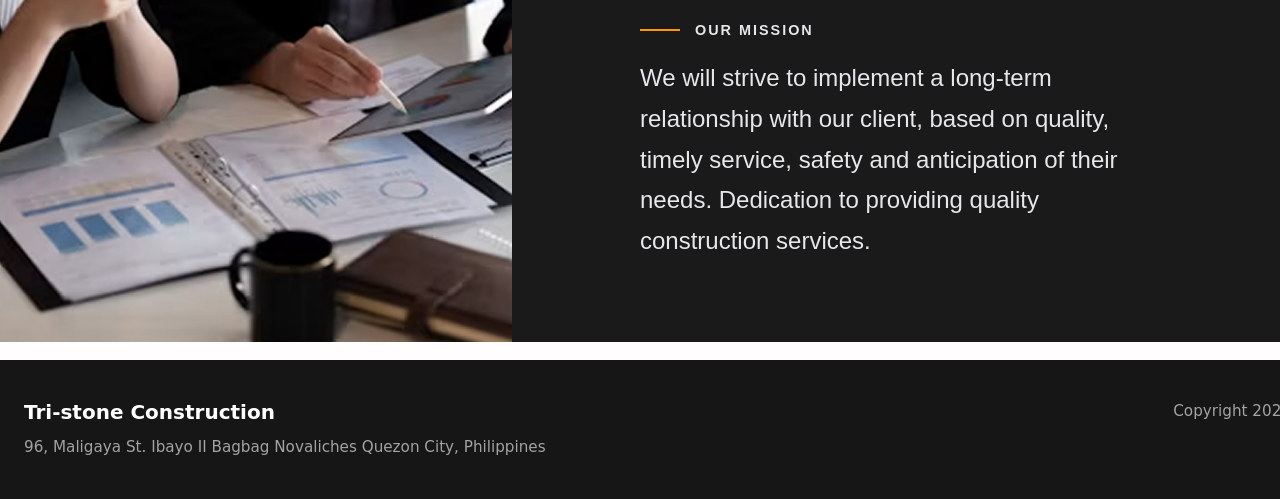
==== commit 0e77949f: "eto na yung mga pinagawa tapos na lahat ng checklist" ====
--- a/Updated/html/index.html
+++ b/Updated/html/index.html
@@ -13,7 +13,7 @@
           <img src="/Updated/images/tristone logo white.png" alt="Tri-Stone Logo">
       </a>
       
-      <div class="nav-links">
+      <div class="nav-links" id="nav-links">
           <a href="#index">Home</a>
           <a href="#services">Services</a>
           <a href="#projects">Projects</a>
@@ -24,6 +24,11 @@
       <a href="/Updated/html/contact.html">
           <button class="menu-toggle" id="menu-toggle">Get Quote</button>
       </a>
+
+      <!-- Mobile menu button (only shows on tablets/phones) -->
+      <button type="button" class="nav-burger" aria-label="Open menu" aria-expanded="false" aria-controls="nav-links">
+          <span></span><span></span><span></span>
+      </button>
   </nav>
 
   <!-- Intro Video & Image Container -->
@@ -75,13 +80,18 @@
         </p>
         </div>
 
-        <div class="cards">
+        <div class="cards-carousel">
+        <button type="button" class="carousel-arrow carousel-arrow-prev" id="cards-prev" aria-label="Previous service" hidden>
+            <svg viewBox="0 0 24 24" aria-hidden="true"><path d="M15 5l-7 7 7 7"/></svg>
+        </button>
+
+        <div class="cards" id="cards-track">
 
             <div class="card">
                 <div class="card-top">
                     <span class="card-number">01.</span>
                     <!-- Replace src with your actual icon path -->
-                    <img src="Updated/images/icon-ruler.png" alt="Ruler Icon" class="card-icon">
+                    <img src="/Updated/images/icon-ruler.svg" alt="" class="card-icon">
                 </div>
 
                 <h3 class="card-title">Residential<br>Construction</h3>
@@ -95,7 +105,7 @@
             <div class="card card-bordered">
                 <div class="card-top">
                     <span class="card-number">02.</span>
-                    <img src="Updated/images/icon-helmet.png" alt="Helmet Icon" class="card-icon">
+                    <img src="/Updated/images/icon-helmet.svg" alt="" class="card-icon">
                 </div>
                 <h3 class="card-title">Commercial<br>Construction</h3>
                 <p class="card-desc">Quality residential construction from planning to completion, delivering durable spaces crafted around your needs.</p>
@@ -108,7 +118,7 @@
             <div class="card">
                 <div class="card-top">
                     <span class="card-number">03.</span>
-                    <img src="Updated/images/icon-tools.png" alt="Tools Icon" class="card-icon">
+                    <img src="/Updated/images/icon-tools.svg" alt="" class="card-icon">
                 </div>
 
                 <h3 class="card-title">Repairs And Home<br>Extension</h3>
@@ -120,21 +130,13 @@
                 </div>
 
 
-                 <div class="card">
-                    <div class="card-top">
-                        <span class="card-number">03.</span>
-                        <img src="Updated/images/icon-tools.png" alt="Tools Icon" class="card-icon">
-                    </div>
-
-                    <h3 class="card-title">Repairs And Home<br>Extension</h3>
-                    <p class="card-desc">Quality residential construction from planning to completion, delivering durable spaces crafted around your needs.</p>
-                    <div class="card-img-wrapper">
-                        <img src="/Updated/images/image 59.png" alt="Roof Repair">
-                    </div>
-                    <a href="#contact" class="card-btn">INQUIRE NOW</a>
-                </div>
 
             
+        </div>
+
+        <button type="button" class="carousel-arrow carousel-arrow-next" id="cards-next" aria-label="Next service">
+            <svg viewBox="0 0 24 24" aria-hidden="true"><path d="M9 5l7 7-7 7"/></svg>
+        </button>
         </div>
 
 </div>
@@ -151,8 +153,6 @@
         <label for="category-select">Select Group:</label>
         <select id="category-select">
             <option value="nature">Nature</option>
-            <option value="architecture">Architecture</option>
-            <option value="travel">Travel</option>
         </select>
     </div>
   
@@ -265,7 +265,9 @@
 
 
 
+    <script src="/Updated/js/nav.js"></script>
     <script src="/Updated/js/intro.js"></script>
     <script src="/Updated/js/gallery.js"></script>
+    <script src="/Updated/js/services-carousel.js"></script>
 </body>
 </html>
--- a/Updated/css/index.css
+++ b/Updated/css/index.css
@@ -390,6 +390,7 @@
 }
 
 .projects-header-wrapper {
+  width: 100%; /* without this the flex parent shrinks the gallery to its content */
   max-width: 1200px;
   margin: 0 auto 40px auto;
 }
@@ -459,7 +460,7 @@
 
 /* Gallery Container */
 .gallery-container {
-    min-width: 50%;
+    width: 100%;
     margin: 0 auto;
 }
 
@@ -467,7 +468,9 @@
 .main-viewer {
     position: relative;
     width: 100%;
-    height: 450px;
+    aspect-ratio: 16 / 9;   /* grows with the width instead of a fixed 450px */
+    max-height: 80vh;
+    border-radius: 8px;
     background-color: #eee;
     display: flex;
     align-items: center;
@@ -520,30 +523,54 @@
 }
 
 /* Thumbnail Filmstrip */
+/* Thumbnails share the full width of the main image in equal columns.
+   With many photos they keep a minimum size and the row scrolls sideways. */
 .thumbnail-strip {
-    display: flex;
-    gap: 10px;
+    display: grid;
+    grid-auto-flow: column;
+    grid-auto-columns: minmax(140px, 1fr);
+    gap: 12px;
     overflow-x: auto;
     padding-bottom: 5px;
 }
 
-.thumbnail-strip img {
-    width: 100px;
-    height: 70px;
-    object-fit: cover;
+.thumb-btn {
+    padding: 0;
+    border: 3px solid transparent;
+    border-radius: 6px;
+    background: none;
+    overflow: hidden;
     cursor: pointer;
     opacity: 0.6;
-    border: 2px solid transparent;
     transition: opacity 0.2s, border-color 0.2s;
 }
 
-.thumbnail-strip img:hover {
+.thumb-btn img {
+    display: block;
+    width: 100%;
+    aspect-ratio: 16 / 9;
+    object-fit: cover;
+}
+
+.thumb-btn:hover {
     opacity: 1;
 }
 
-.thumbnail-strip img.active {
+.thumb-btn.active {
     opacity: 1;
-    border-color: #000;
+    border-color: #FF9500;
+}
+
+.thumb-btn:focus-visible {
+    outline: 2px solid #0b1120;
+    outline-offset: 2px;
+}
+
+@media (max-width: 767px) {
+    .thumbnail-strip {
+        grid-auto-columns: minmax(72px, 1fr);
+        gap: 8px;
+    }
 }
 
 /* Mobile Scaling */
@@ -746,4 +773,391 @@
   body { font-size: 16px; }
   .container { max-width: 1200px; margin: 0 auto; padding: 32px; }
   .main-grid { display: grid; grid-template-columns: repeat(3, 1fr); gap: 30px; }
-}+}
+/* ===== Services carousel arrows ===== */
+.cards-carousel {
+  position: relative;
+}
+
+.carousel-arrow {
+  position: absolute;
+  top: 50%;
+  transform: translateY(-50%);
+  z-index: 5;
+  width: 56px;
+  height: 56px;
+  border: none;
+  border-radius: 50%;
+  background-color: #FF9500;
+  color: #ffffff;
+  display: flex;
+  align-items: center;
+  justify-content: center;
+  cursor: pointer;
+  box-shadow: 0 6px 18px rgba(0, 0, 0, 0.35);
+  transition: background-color 0.2s ease, transform 0.2s ease;
+}
+
+.carousel-arrow[hidden] {
+  display: none;
+}
+
+.carousel-arrow svg {
+  width: 26px;
+  height: 26px;
+  fill: none;
+  stroke: currentColor;
+  stroke-width: 3;
+  stroke-linecap: round;
+  stroke-linejoin: round;
+}
+
+.carousel-arrow:hover {
+  background-color: #e08500;
+  transform: translateY(-50%) scale(1.08);
+}
+
+.carousel-arrow:focus-visible {
+  outline: 3px solid #ffffff;
+  outline-offset: 3px;
+}
+
+.carousel-arrow-prev {
+  left: 20px;
+}
+
+.carousel-arrow-next {
+  right: 20px;
+}
+
+@media (max-width: 767px) {
+  .carousel-arrow {
+    width: 44px;
+    height: 44px;
+  }
+  .carousel-arrow-prev { left: 10px; }
+  .carousel-arrow-next { right: 10px; }
+}
+
+/* =====================================================
+   NAV: tablets & phones (desktop is untouched)
+   ===================================================== */
+.nav-burger {
+  display: none; /* hidden on desktop */
+}
+
+@media (max-width: 1023px) {
+  nav.site-header {
+    justify-content: space-between;
+    gap: 12px;
+    min-height: 0;
+    padding: 12px 20px;
+  }
+
+  nav img {
+    height: 48px;
+  }
+
+  nav .menu-toggle {
+    padding: 8px 18px;
+    font-size: 1rem;
+  }
+
+  /* Push Get Quote + burger to the right, next to each other */
+  nav.site-header > a:has(.menu-toggle) {
+    margin-left: auto;
+  }
+
+  .nav-burger {
+    display: flex;
+    flex-direction: column;
+    justify-content: center;
+    gap: 5px;
+    width: 44px;
+    height: 44px;
+    padding: 0 9px;
+    background: none;
+    border: 1px solid rgba(255, 255, 255, 0.5);
+    border-radius: 6px;
+    cursor: pointer;
+  }
+
+  .nav-burger span {
+    display: block;
+    height: 3px;
+    background-color: #ffffff;
+    border-radius: 2px;
+    transition: transform 0.25s ease, opacity 0.2s ease;
+  }
+
+  /* Burger turns into an X when open */
+  nav.nav-open .nav-burger span:nth-child(1) { transform: translateY(8px) rotate(45deg); }
+  nav.nav-open .nav-burger span:nth-child(2) { opacity: 0; }
+  nav.nav-open .nav-burger span:nth-child(3) { transform: translateY(-8px) rotate(-45deg); }
+
+  /* Links become a dropdown panel under the nav */
+  nav.site-header .nav-links {
+    display: none;
+    position: absolute;
+    top: 100%;
+    left: 0;
+    right: 0;
+    flex-direction: column;
+    gap: 0;
+    padding: 8px 0;
+    background-color: rgba(23, 23, 23, 0.97);
+    box-shadow: 0 8px 20px rgba(0, 0, 0, 0.4);
+  }
+
+  nav.site-header.nav-open .nav-links {
+    display: flex;
+  }
+
+  nav.site-header .nav-links a {
+    font-size: 1.15rem;
+    padding: 14px 24px;
+    border-left: 3px solid transparent;
+  }
+
+  nav.site-header .nav-links a:hover {
+    border-left-color: #FF9500;
+    background-color: rgba(255, 255, 255, 0.05);
+    text-decoration: none;
+  }
+}
+
+@media (max-width: 767px) {
+  nav.site-header {
+    padding: 10px 14px;
+    gap: 10px;
+  }
+
+  nav img {
+    height: 40px;
+  }
+
+  nav .menu-toggle {
+    padding: 8px 12px;
+    font-size: 0.9rem;
+  }
+}
+
+/* =====================================================
+   HOME PAGE SECTIONS: tablets & phones (desktop is untouched)
+   ===================================================== */
+@media (max-width: 1023px) {
+  /* --- Hero --- */
+  .hero-content {
+    padding: 0 24px;
+  }
+  .top-content {
+    width: auto;
+    justify-content: center;
+    align-items: center;
+    gap: 14px;
+  }
+  .hero-content .line {
+    width: 50px;
+    margin: 0;
+  }
+  .hero-content .top {
+    font-size: 1.4rem;
+    margin-bottom: 0;
+  }
+  .hero-content .mid {
+    font-size: 4rem;
+    line-height: 1.05;
+    margin: 18px 0;
+  }
+  .hero-content .bot {
+    font-size: 1.4rem;
+    width: 100%;
+    max-width: 640px;
+  }
+  .bot-content {
+    width: auto;
+    justify-content: center;
+    align-items: center;
+    flex-wrap: wrap;
+    gap: 16px;
+  }
+  .hero-content .menu-toggle {
+    font-size: 1.2rem;
+    padding: 12px 32px;
+  }
+  .phone {
+    margin-top: 0;
+    font-size: 1.2rem;
+    padding: 12px 18px;
+  }
+
+  /* --- Services --- */
+  .servhead {
+    margin-top: 40px;
+  }
+  .servtop {
+    flex-direction: column;
+    gap: 16px;
+    margin-top: 24px;
+    padding: 0 20px;
+  }
+  .servtop .servbig,
+  .servtop .servsmall {
+    width: 100%;
+    margin: 0;
+    text-align: left;
+  }
+  .servtop .servbig {
+    font-size: 3.5rem;
+    line-height: 1.1;
+  }
+  .servtop .servsmall {
+    font-size: 1.05rem;
+    line-height: 1.6;
+  }
+  .cards {
+    margin-top: 30px;
+    padding-right: 20px;
+  }
+  .card {
+    flex-basis: 380px;
+    height: auto; /* no big empty gap under the photo */
+    padding: 24px;
+  }
+  .card-number {
+    font-size: 2.8rem;
+  }
+  .card-title {
+    font-size: 1.4rem;
+  }
+
+  /* --- Projects (no forced 90vh height, so no empty gap under it) --- */
+  .container2 {
+    min-height: 0;
+  }
+  .projects-header-wrapper {
+    margin-bottom: 0;
+  }
+
+  /* --- About --- */
+  .aboutus-text-content p {
+    font-size: 1.15rem;
+  }
+
+  /* --- Footer (it had min-width: 1600px, which pushed it off screen) --- */
+  .footer-container {
+    min-width: 0;
+  }
+}
+
+@media (max-width: 767px) {
+  /* --- Hero --- */
+  .hero-content .top {
+    font-size: 1.05rem;
+  }
+  .hero-content .line {
+    width: 32px;
+    height: 4px;
+  }
+  .hero-content .mid {
+    font-size: 2.4rem;
+    margin: 14px 0;
+  }
+  .hero-content .bot {
+    font-size: 1rem;
+    line-height: 1.5;
+  }
+  .bot-content {
+    flex-direction: column;
+    gap: 12px;
+  }
+  .hero-content .menu-toggle {
+    font-size: 1.05rem;
+    padding: 12px 28px;
+  }
+  .phone {
+    font-size: 1rem;
+    padding: 10px 16px;
+  }
+  .skip-btn {
+    bottom: 20px;
+    right: 20px;
+  }
+
+  /* --- Services --- */
+  .servhead {
+    margin-top: 30px;
+  }
+  .servhead h1 {
+    font-size: 1.4rem;
+  }
+  .servtop .servbig {
+    font-size: 2.6rem;
+  }
+  .servtop .servsmall {
+    font-size: 0.95rem;
+  }
+  .cards {
+    gap: 14px;
+    padding-left: 20px;
+  }
+  .card {
+    flex-basis: 82vw; /* a bit of the next card peeks in, so people know to swipe */
+    padding: 20px;
+  }
+  .card-number {
+    font-size: 2.2rem;
+  }
+  .card-icon {
+    height: 38px;
+  }
+  .card-title {
+    font-size: 1.2rem;
+  }
+  .card-img-wrapper {
+    height: 170px;
+  }
+
+  /* --- Projects --- */
+  .projects-section {
+    padding: 50px 20px;
+  }
+  .projects-main-title {
+    font-size: 2.4rem;
+  }
+  .image-title {
+    font-size: 0.9rem;
+    padding: 8px;
+  }
+  .nav-arrow {
+    font-size: 1.1rem;
+    padding: 8px 11px;
+  }
+
+  /* --- About --- */
+  .aboutus-header-section {
+    padding: 40px 20px 24px 20px;
+  }
+  .aboutus-main-title {
+    font-size: 2.4rem;
+  }
+  .aboutus-text-col {
+    padding: 36px 20px;
+  }
+  .aboutus-text-content p {
+    font-size: 1rem;
+    line-height: 1.65;
+  }
+  .aboutus-img-col {
+    min-height: 240px;
+  }
+
+  /* --- Footer --- */
+  .site-footer {
+    padding: 30px 20px;
+  }
+  .footer-container {
+    flex-direction: column;
+    gap: 14px;
+  }
+}
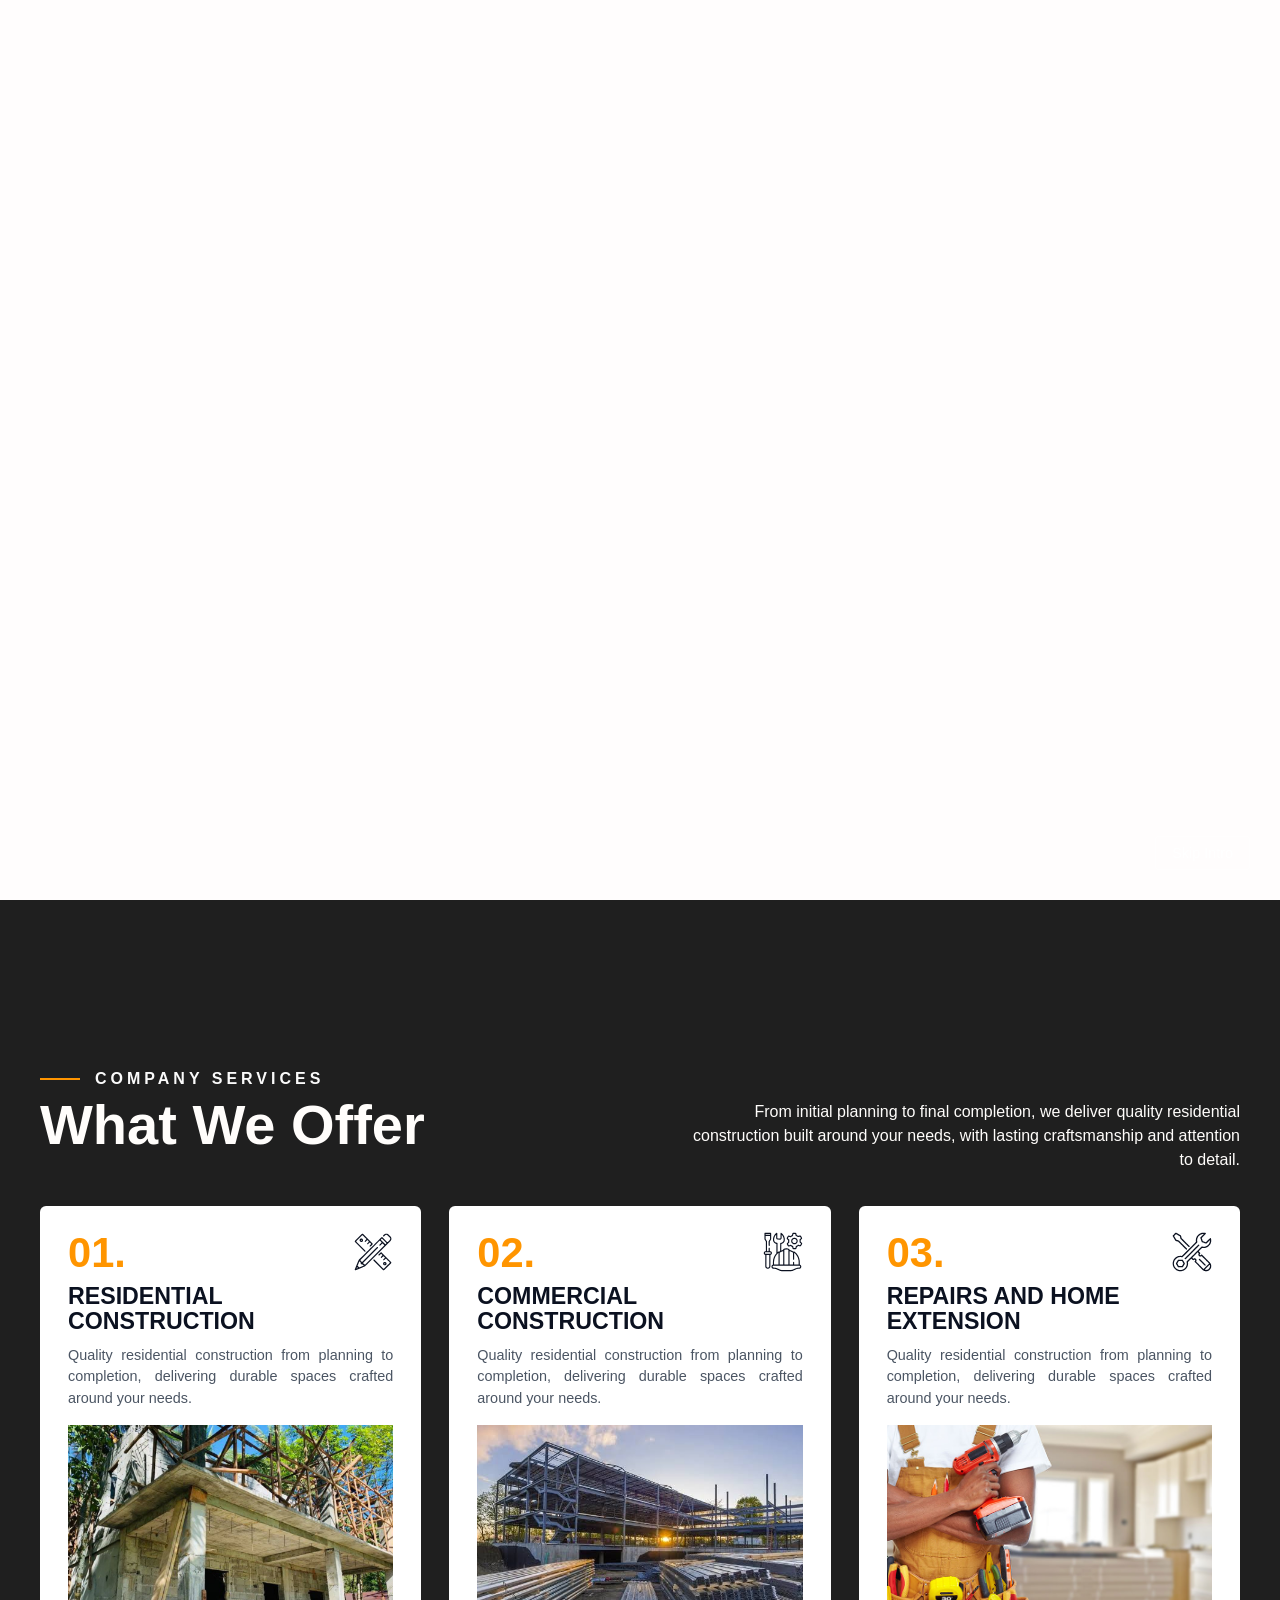
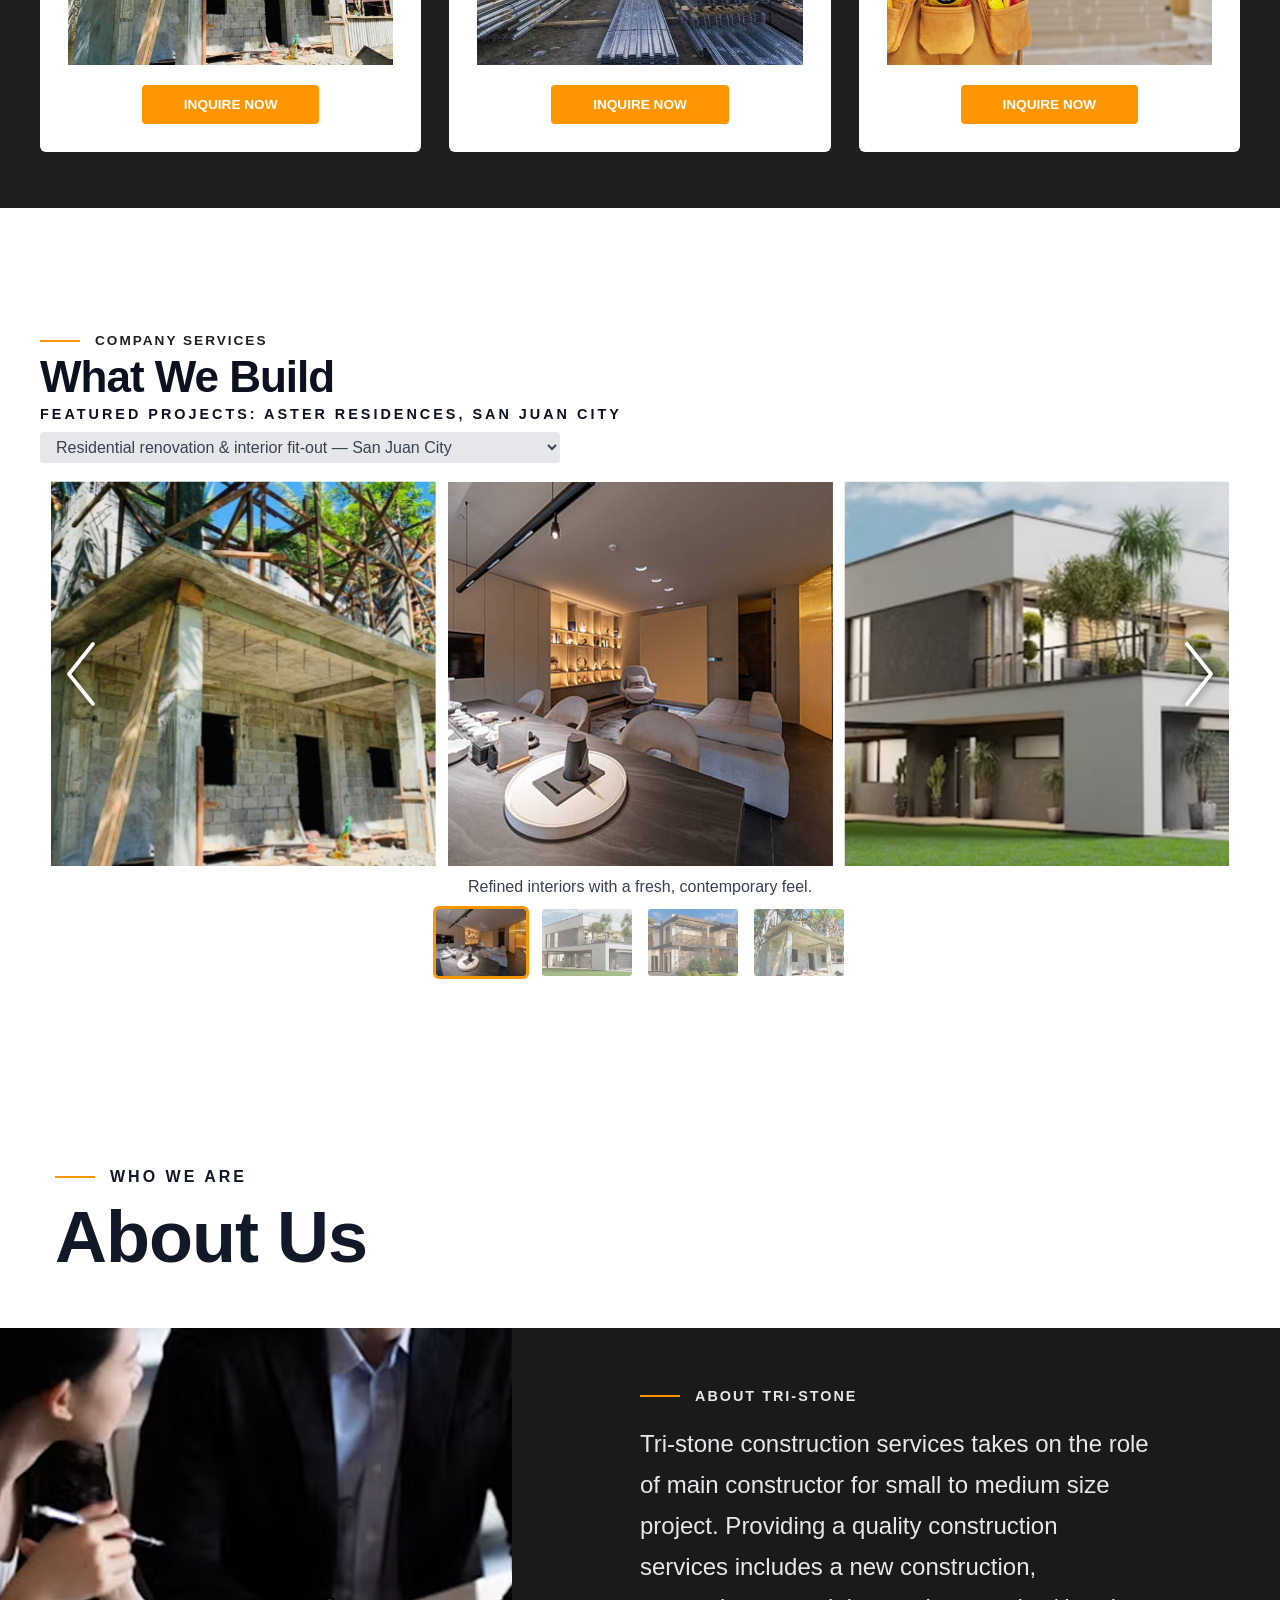
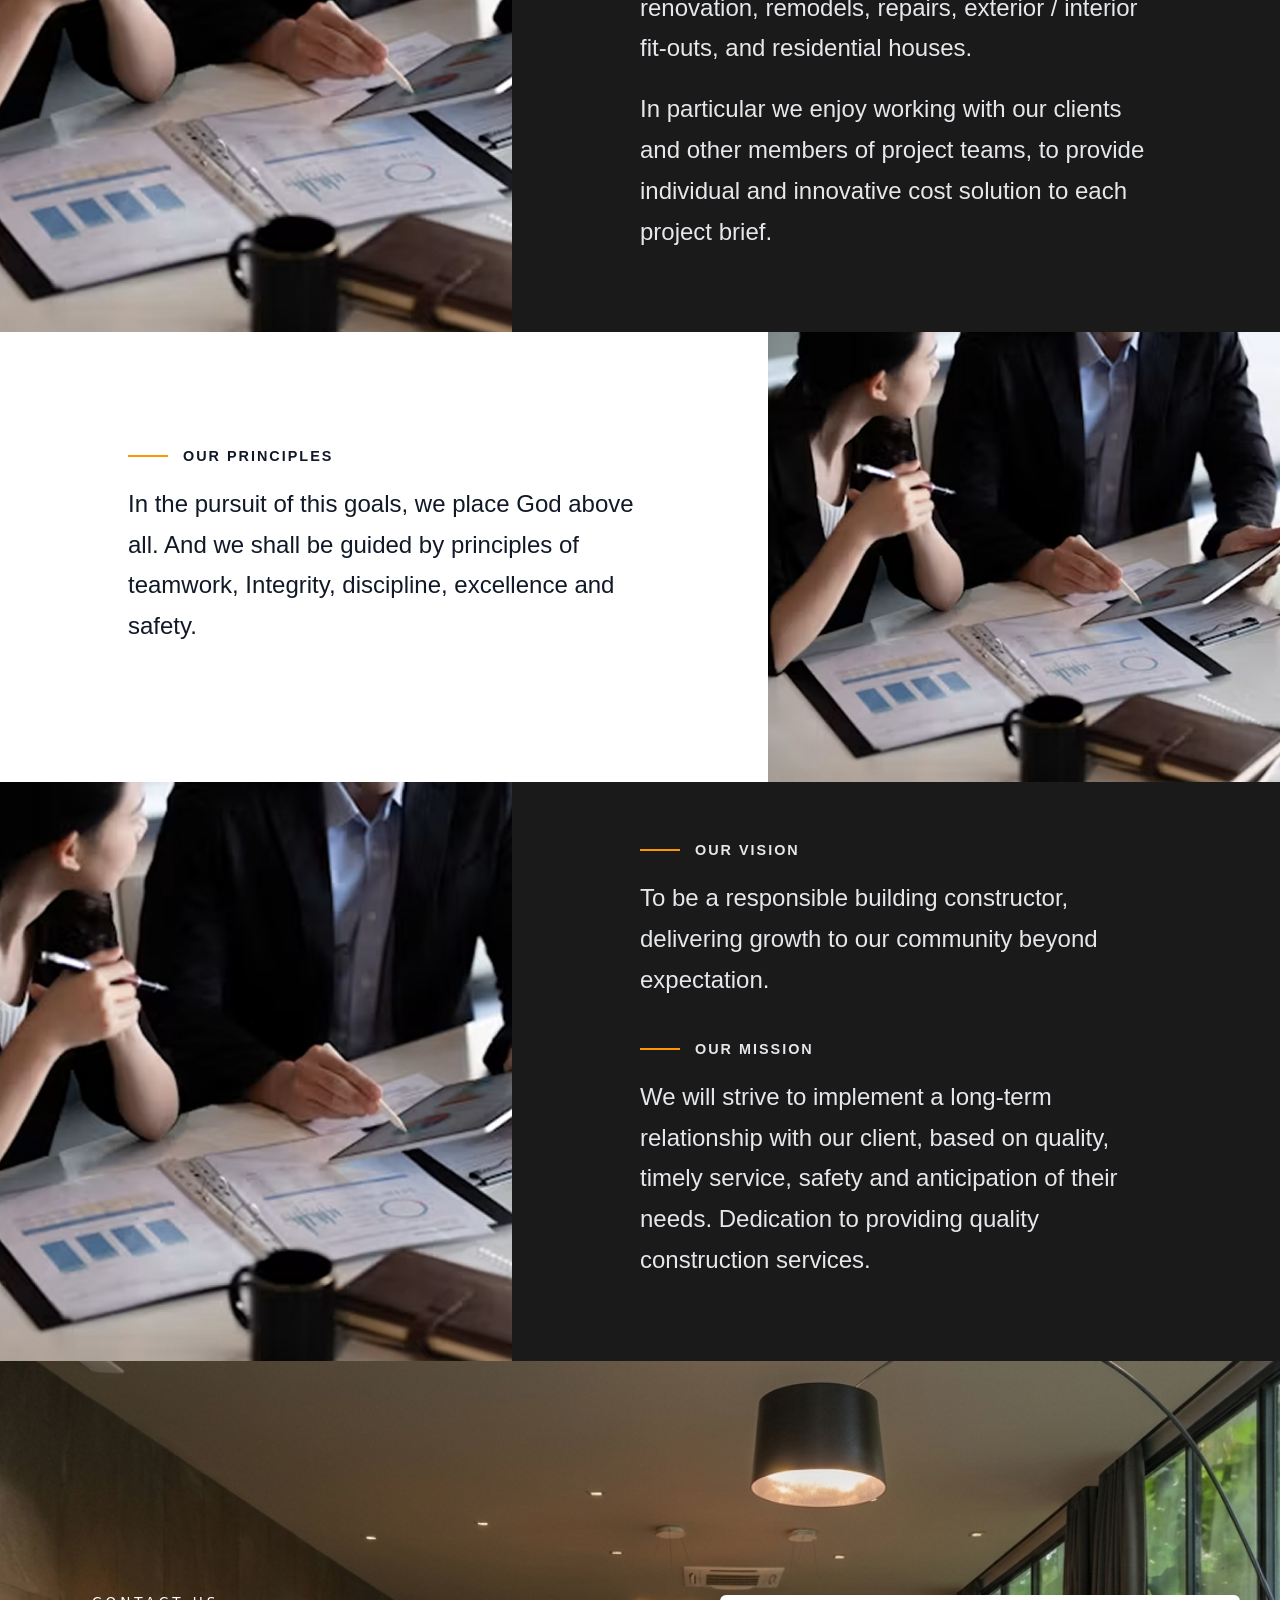
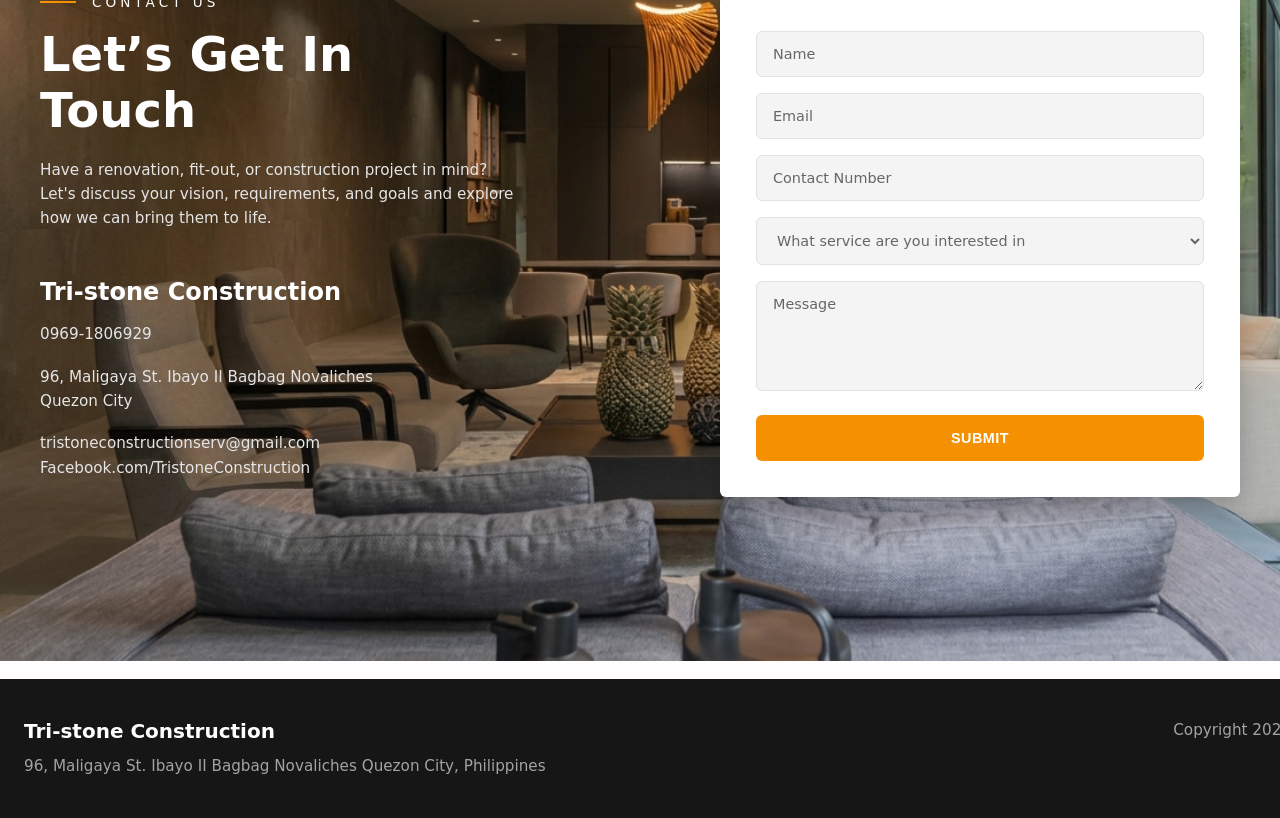
==== commit c2cb6ff1: "Frontend: contact on home page, smooth scroll, services cards, projects gallery, mobile layout" ====
--- a/Updated/html/index.html
+++ b/Updated/html/index.html
@@ -18,10 +18,10 @@
           <a href="#services">Services</a>
           <a href="#projects">Projects</a>
           <a href="#about">About</a>
-          <a href="/Updated/html/contact.html">Contact</a>
-      </div>
-
-      <a href="/Updated/html/contact.html">
+          <a href="#contact">Contact</a>
+      </div>
+
+      <a href="#contact">
           <button class="menu-toggle" id="menu-toggle">Get Quote</button>
       </a>
 
@@ -81,10 +81,6 @@
         </div>
 
         <div class="cards-carousel">
-        <button type="button" class="carousel-arrow carousel-arrow-prev" id="cards-prev" aria-label="Previous service" hidden>
-            <svg viewBox="0 0 24 24" aria-hidden="true"><path d="M15 5l-7 7 7 7"/></svg>
-        </button>
-
         <div class="cards" id="cards-track">
 
             <div class="card">
@@ -134,50 +130,45 @@
             
         </div>
 
-        <button type="button" class="carousel-arrow carousel-arrow-next" id="cards-next" aria-label="Next service">
-            <svg viewBox="0 0 24 24" aria-hidden="true"><path d="M9 5l7 7-7 7"/></svg>
-        </button>
         </div>
 
 </div>
 
 <div id="projects" class="container2 projects-section">
-  
-  <!-- 1. Header Section matching the image -->
+
+  <!-- Header: label, title, featured project, project picker -->
   <div class="projects-header-wrapper">
     <div class="projhead">
       <p class="line"></p> <span>COMPANY SERVICES</span>
     </div>
     <h1 class="projects-main-title">What We Build</h1>
+    <p id="project-subtitle" class="projects-subtitle"></p>
     <div class="gallery-controls">
-        <label for="category-select">Select Group:</label>
-        <select id="category-select">
-            <option value="nature">Nature</option>
-        </select>
-    </div>
-  
-
-
- <!-- Category Dropdown Selector -->
-    
-
-    <!-- Gallery Container -->
-    <div class="gallery-container">
-        <!-- Main Large Image Viewer with Arrow Buttons -->
-        <div class="main-viewer">
-            <button id="prev-btn" class="nav-arrow left-arrow">&#10094;</button>
-            <img id="main-image" src="" alt="Main Gallery Image">
-            <button id="next-btn" class="nav-arrow right-arrow">&#10095;</button>
-            <div id="image-title" class="image-title"></div>
-        </div>
-
-        <!-- Thumbnail Filmstrip Below -->
-        <div id="thumbnail-strip" class="thumbnail-strip">
-            <!-- Thumbnails will be injected dynamically via JS -->
-        </div>
-    </div>
-
-</div>
+        <label for="category-select" class="visually-hidden">Choose a project</label>
+        <!-- Options are filled in by gallery.js from galleryData -->
+        <select id="category-select" class="projects-dropdown"></select>
+    </div>
+  </div>
+
+  <!-- Gallery: previous | current (big) | next, then caption and thumbnails -->
+  <div class="gallery-container">
+      <div class="main-viewer" id="slide-track">
+          <!-- Square slides are added by gallery.js -->
+          <button type="button" id="prev-btn" class="nav-arrow left-arrow" aria-label="Previous photo">
+              <svg viewBox="0 0 24 48" aria-hidden="true"><path d="M20 4 4 24l16 20"/></svg>
+          </button>
+          <button type="button" id="next-btn" class="nav-arrow right-arrow" aria-label="Next photo">
+              <svg viewBox="0 0 24 48" aria-hidden="true"><path d="M4 4l16 20L4 44"/></svg>
+          </button>
+      </div>
+
+      <div class="gallery-below">
+          <p id="image-title" class="image-title" aria-live="polite"></p>
+          <!-- Thumbnails are added by gallery.js -->
+          <div id="thumbnail-strip" class="thumbnail-strip"></div>
+      </div>
+  </div>
+
 </div>
 <section id="about" class="aboutus-header-section">
     <div class="aboutus-title-container">
@@ -246,6 +237,88 @@
     </div>
 
   </section>
+
+<!-- ===================== CONTACT (moved in from contact.html) ===================== -->
+<section id="contact" class="contact-page">
+    <div class="contact-section">
+      <div class="contact-container">
+
+        <!-- Left Column: Info -->
+        <div class="contact-info">
+          <div class="section-subtitle">
+            <span class="line"></span>
+            <span class="subtitle-text">CONTACT US</span>
+          </div>
+          <h1>Let’s Get In Touch</h1>
+          <p class="description">
+            Have a renovation, fit-out, or construction project in mind? Let's discuss your vision, requirements, and
+            goals and explore how we can bring them to life.
+          </p>
+
+          <div class="company-details">
+            <h3>Tri-stone Construction</h3>
+            <p class="phone">0969-1806929</p>
+            <p class="address">
+              96, Maligaya St. Ibayo II Bagbag Novaliches<br>
+              Quezon City
+            </p>
+            <p class="socials">
+              tristoneconstructionserv@gmail.com<br>
+              Facebook.com/TristoneConstruction
+            </p>
+          </div>
+        </div>
+
+        <!-- Right Column: Form Card -->
+        <div class="contact-form-card">
+          <form id="contact-form" action="#" method="POST" novalidate>
+            <div class="form-group">
+              <input type="text" name="name" placeholder="Name" aria-label="Name" required>
+            </div>
+            <div class="form-group">
+              <input type="email" name="email" placeholder="Email" aria-label="Email" required>
+            </div>
+            <div class="form-group">
+              <input type="tel" id="contact-number" name="phone" placeholder="Contact Number"
+                aria-label="Contact Number" inputmode="numeric" pattern="[0-9]{11}" minlength="11" maxlength="11"
+                autocomplete="tel" required>
+            </div>
+            <div class="form-group">
+              <select name="service" aria-label="Service" required>
+                <option value="" disabled selected>What service are you interested in</option>
+                <option value="renovation">Renovation</option>
+                <option value="fit-out">Fit-out</option>
+                <option value="construction">Construction</option>
+              </select>
+            </div>
+            <div class="form-group">
+              <textarea name="message" placeholder="Message" aria-label="Message" rows="5" required></textarea>
+            </div>
+            <button type="submit" class="btn-submit">SUBMIT</button>
+          </form>
+
+          <!-- Submission popups (shown by contact.js) -->
+          <div id="popup-success" class="form-popup popup-success" role="dialog" aria-modal="true"
+            aria-labelledby="popup-success-title" aria-describedby="popup-success-text" hidden>
+            <img src="/Updated/images/check.png" alt="" class="popup-icon">
+            <h2 id="popup-success-title" class="popup-title">Submission Complete!</h2>
+            <p id="popup-success-text" class="popup-text">Thanks for reaching out! Our team will be in touch soon.</p>
+            <button type="button" class="popup-btn" data-popup-close>DONE</button>
+          </div>
+
+          <div id="popup-failed" class="form-popup popup-failed" role="dialog" aria-modal="true"
+            aria-labelledby="popup-failed-title" aria-describedby="popup-failed-text" hidden>
+            <img src="/Updated/images/error.png" alt="" class="popup-icon">
+            <h2 id="popup-failed-title" class="popup-title">Submission Failed</h2>
+            <p id="popup-failed-text" class="popup-text">Something went wrong while submitting your inquiry. Please try
+              again.</p>
+            <button type="button" class="popup-btn" data-popup-close>DONE</button>
+          </div>
+        </div>
+
+      </div>
+    </div>
+</section>
 
 <br>
   <div class="footer">
@@ -268,6 +341,6 @@
     <script src="/Updated/js/nav.js"></script>
     <script src="/Updated/js/intro.js"></script>
     <script src="/Updated/js/gallery.js"></script>
-    <script src="/Updated/js/services-carousel.js"></script>
+    <script src="/Updated/js/contact.js"></script>
 </body>
 </html>
--- a/Updated/css/index.css
+++ b/Updated/css/index.css
@@ -1161,3 +1161,1105 @@
     gap: 14px;
   }
 }
+
+/* =====================================================
+   NAV LINK JUMPS: each section starts at the top of the screen
+   (its own background shows behind the nav), and its title sits
+   BELOW the nav bar thanks to the extra top space here.
+   Desktop nav ~107px, tablet ~79px, phone ~67px.
+   ===================================================== */
+.projects-section {
+  padding-top: 150px;
+}
+
+.aboutus-header-section {
+  padding-top: 150px;
+}
+
+.servhead {
+  margin-top: 110px;
+}
+
+@media (max-width: 1023px) {
+  .projects-section {
+    padding-top: 115px;
+  }
+  .aboutus-header-section {
+    padding-top: 115px;
+  }
+  .servhead {
+    margin-top: 80px;
+  }
+}
+
+@media (max-width: 767px) {
+  .projects-section {
+    padding-top: 100px;
+  }
+  .aboutus-header-section {
+    padding-top: 100px;
+  }
+  .servhead {
+    margin-top: 65px;
+  }
+}
+
+/* =====================================================
+   PROJECTS GALLERY (new layout)
+   previous | big current | next photo across the full width,
+   caption + thumbnails lined up exactly under the big photo
+   ===================================================== */
+.visually-hidden {
+  position: absolute;
+  width: 1px;
+  height: 1px;
+  overflow: hidden;
+  clip: rect(0 0 0 0);
+  white-space: nowrap;
+}
+
+.projects-section {
+  padding-left: 0;
+  padding-right: 0;
+  overflow: hidden; /* side photos run off the screen edges */
+}
+
+.projects-header-wrapper {
+  max-width: 1240px;
+  padding: 0 20px;
+  margin-bottom: 36px;
+}
+
+.projects-main-title {
+  margin-bottom: 10px;
+}
+
+.projects-subtitle {
+  font-size: 1.1rem;
+  font-weight: 700;
+  letter-spacing: 4px;
+  text-transform: uppercase;
+  color: #0b1120;
+  margin-bottom: 18px;
+}
+
+.gallery-controls {
+  margin-bottom: 0;
+}
+
+.projects-dropdown {
+  max-width: 520px;
+  font-size: 0.9rem;
+  color: #374151;
+  font-family: inherit;
+}
+
+/* The gallery is a bit wider than the screen, so the side photos get cut
+   off at the edges. The same 3 columns are used for the photos and the
+   row underneath, which keeps the caption and thumbnails lined up. */
+.gallery-container {
+  --gal-cols: 1fr 1.45fr 1fr;
+  --gal-gap: 8px;
+  --gal-bleed: 6vw;
+  width: calc(100% + 2 * var(--gal-bleed));
+  margin-left: calc(-1 * var(--gal-bleed));
+}
+
+.main-viewer {
+  display: grid;
+  grid-template-columns: var(--gal-cols);
+  gap: var(--gal-gap);
+  height: clamp(240px, 28vw, 500px);
+  aspect-ratio: auto;
+  max-height: none;
+  border-radius: 0;
+  background: none;
+  margin-bottom: 0;
+}
+
+.main-viewer .slide {
+  display: block;
+  width: 100%;
+  height: 100%;
+  object-fit: cover;
+}
+
+.main-viewer .slide-side {
+  cursor: pointer;
+}
+
+/* Thin white chevron arrows, like the design */
+.nav-arrow {
+  width: 36px;
+  height: 72px;
+  padding: 0;
+  background: none;
+  border: none;
+  color: #ffffff;
+  display: flex;
+  align-items: center;
+  justify-content: center;
+  filter: drop-shadow(0 2px 4px rgba(0, 0, 0, 0.55));
+  transition: transform 0.2s ease;
+}
+
+.nav-arrow:hover {
+  background: none;
+  transform: translateY(-50%) scale(1.12);
+}
+
+.nav-arrow[hidden] {
+  display: none;
+}
+
+.nav-arrow svg {
+  width: 100%;
+  height: 100%;
+  fill: none;
+  stroke: currentColor;
+  stroke-width: 2.5;
+  stroke-linecap: round;
+  stroke-linejoin: round;
+}
+
+.nav-arrow:focus-visible {
+  outline: 2px solid #FF9500;
+  outline-offset: 4px;
+}
+
+.left-arrow {
+  left: calc(var(--gal-bleed) + 2%);
+}
+
+.right-arrow {
+  right: calc(var(--gal-bleed) + 2%);
+}
+
+/* Caption + thumbnails sit in the middle column = same width as the big photo */
+.gallery-below {
+  display: grid;
+  grid-template-columns: var(--gal-cols);
+  column-gap: var(--gal-gap);
+}
+
+.gallery-below > * {
+  grid-column: 2;
+}
+
+.image-title {
+  position: static;
+  background: none;
+  color: #374151;
+  font-size: 1rem;
+  text-align: center;
+  padding: 0;
+  margin: 20px 0 16px;
+}
+
+.thumbnail-strip {
+  grid-auto-columns: minmax(64px, 1fr);
+  gap: 10px;
+}
+
+.thumb-btn img {
+  aspect-ratio: 4 / 3;
+}
+
+@media (max-width: 1023px) {
+  .gallery-container {
+    --gal-cols: 0.55fr 1.6fr 0.55fr;
+  }
+  .main-viewer {
+    height: clamp(240px, 48vw, 460px);
+  }
+  .projects-subtitle {
+    font-size: 0.95rem;
+    letter-spacing: 3px;
+  }
+}
+
+@media (max-width: 767px) {
+  .projects-header-wrapper {
+    margin-bottom: 26px;
+  }
+  .projects-subtitle {
+    font-size: 0.8rem;
+    letter-spacing: 2px;
+    line-height: 1.5;
+  }
+  .projects-dropdown {
+    max-width: 100%;
+    font-size: 16px; /* stops iPhone zoom */
+  }
+  .gallery-container {
+    --gal-cols: 10vw 1fr 10vw;
+    --gal-gap: 6px;
+  }
+  .main-viewer {
+    height: clamp(210px, 62vw, 320px);
+  }
+  .nav-arrow {
+    width: 24px;
+    height: 48px;
+    font-size: inherit;
+    padding: 0;
+  }
+  .left-arrow {
+    left: calc(var(--gal-bleed) + 8px);
+  }
+  .right-arrow {
+    right: calc(var(--gal-bleed) + 8px);
+  }
+  .image-title {
+    font-size: 0.9rem;
+    padding: 0;
+    margin: 14px 0 12px;
+  }
+  .thumbnail-strip {
+    gap: 6px;
+  }
+}
+
+/* =====================================================
+   PROJECTS: fit the whole section on one screen
+   The photo height is "screen height minus everything else",
+   so the caption + thumbnails are visible without scrolling.
+   ===================================================== */
+.projects-section {
+  padding-top: 135px;           /* still clears the ~107px nav */
+  padding-bottom: 40px;
+}
+
+.projects-main-title {
+  margin-bottom: 6px;
+}
+
+.projects-subtitle {
+  margin-bottom: 12px;
+}
+
+.projects-header-wrapper {
+  margin-bottom: 22px;
+}
+
+.main-viewer {
+  /* ~455px = nav space + title block + caption + thumbnails */
+  height: clamp(200px, calc(100vh - 455px), 32vw);
+}
+
+.image-title {
+  margin: 12px 0 10px;
+}
+
+/* Small, fixed-size thumbnails centered under the photo */
+.thumbnail-strip {
+  grid-auto-columns: 96px;
+  justify-content: center;
+  gap: 10px;
+  padding-bottom: 0;
+}
+
+.thumb-btn img {
+  aspect-ratio: 4 / 3;
+}
+
+@media (max-width: 1023px) {
+  .projects-section {
+    padding-top: 105px;         /* clears the ~79px nav */
+  }
+  .main-viewer {
+    height: clamp(200px, calc(100vh - 430px), 48vw);
+  }
+}
+
+@media (max-width: 767px) {
+  .projects-section {
+    padding-top: 92px;          /* clears the ~67px nav */
+    padding-bottom: 30px;
+  }
+  .projects-header-wrapper {
+    margin-bottom: 18px;
+  }
+  .main-viewer {
+    height: clamp(170px, calc(100vh - 430px), 62vw);
+  }
+  .thumbnail-strip {
+    grid-auto-columns: 72px;
+    gap: 6px;
+  }
+}
+
+/* =====================================================
+   PROJECTS: square sliding cards (smooth carousel)
+   Big square in the middle, smaller squares on each side.
+   All slides glide together; the new center grows as it arrives.
+   ===================================================== */
+.gallery-container {
+  /* Square size: fits the screen height so nothing needs scrolling */
+  --slide-size: clamp(200px, min(calc(100vh - 455px), 30vw), 480px);
+  width: 100%;
+  margin-left: 0;
+}
+
+.main-viewer {
+  position: relative;
+  display: block;
+  height: var(--slide-size);
+  overflow: visible;        /* the section itself clips the edges */
+  outline: none;
+}
+
+.main-viewer:focus-visible {
+  outline: 2px solid #FF9500;
+  outline-offset: 6px;
+}
+
+.main-viewer .slide {
+  position: absolute;
+  top: 50%;
+  left: 50%;
+  width: var(--slide-size);
+  height: var(--slide-size);   /* square */
+  object-fit: cover;
+  cursor: pointer;
+  user-select: none;
+  will-change: transform;
+  /* the smooth glide: fast start, long soft landing */
+  transition:
+    transform 0.65s cubic-bezier(0.22, 0.61, 0.36, 1),
+    opacity 0.65s cubic-bezier(0.22, 0.61, 0.36, 1);
+}
+
+.main-viewer .slide.is-active {
+  cursor: default;
+  box-shadow: 0 12px 30px rgba(0, 0, 0, 0.18);
+}
+
+.main-viewer .slide.no-anim {
+  transition: none;
+}
+
+/* Arrows sit over the side cards, near the screen edges */
+.main-viewer .nav-arrow {
+  z-index: 20;
+}
+
+.left-arrow {
+  left: 3%;
+}
+
+.right-arrow {
+  right: 3%;
+}
+
+/* Caption + thumbnails centered under the big square */
+.gallery-below {
+  display: flex;
+  flex-direction: column;
+  align-items: center;
+}
+
+.gallery-below > * {
+  grid-column: auto;
+}
+
+@media (prefers-reduced-motion: reduce) {
+  .main-viewer .slide {
+    transition: none;
+  }
+}
+
+@media (max-width: 1023px) {
+  .gallery-container {
+    --slide-size: clamp(200px, min(calc(100vh - 430px), 44vw), 420px);
+  }
+}
+
+@media (max-width: 767px) {
+  .gallery-container {
+    --slide-size: clamp(170px, min(calc(100vh - 430px), 66vw), 300px);
+  }
+  .left-arrow {
+    left: 8px;
+  }
+  .right-arrow {
+    right: 8px;
+  }
+}
+
+/* =====================================================
+   PROJECTS: big equal squares, center fully shown,
+   side photos only partly shown (cut by the gallery edges)
+   ===================================================== */
+/* Smaller header so the photos can be bigger */
+.projects-main-title {
+  font-size: 2.75rem;
+  margin-bottom: 4px;
+}
+
+.projects-subtitle {
+  font-size: 0.9rem;
+  letter-spacing: 3px;
+  margin-bottom: 10px;
+}
+
+.projhead {
+  font-size: 0.85rem;
+  margin-bottom: 4px;
+}
+
+.projects-dropdown {
+  padding: 8px 12px;
+  font-size: 0.85rem;
+}
+
+.projects-header-wrapper {
+  margin-bottom: 18px;
+}
+
+.projects-section {
+  padding-top: 125px;
+  padding-bottom: 30px;
+}
+
+.gallery-container {
+  /* Square size: as big as the screen height allows */
+  --slide-size: clamp(220px, min(calc(100vh - 410px), 44vw), 640px);
+}
+
+/* The gallery window is ~2.2 squares wide: full center + about half of each side */
+.main-viewer {
+  width: min(100%, calc(var(--slide-size) * 2.2));
+  margin: 0 auto;
+  overflow: hidden;
+}
+
+.main-viewer .slide.is-active {
+  box-shadow: none;
+}
+
+.left-arrow {
+  left: 12px;
+}
+
+.right-arrow {
+  right: 12px;
+}
+
+@media (max-width: 1023px) {
+  .projects-main-title {
+    font-size: 2.4rem;
+  }
+  .projects-section {
+    padding-top: 100px;
+  }
+  .gallery-container {
+    --slide-size: clamp(220px, min(calc(100vh - 330px), 60vw), 520px);
+  }
+}
+
+@media (max-width: 767px) {
+  .projects-main-title {
+    font-size: 2rem;
+  }
+  .projects-subtitle {
+    font-size: 0.75rem;
+    letter-spacing: 2px;
+  }
+  .projects-section {
+    padding-top: 88px;
+  }
+  .gallery-container {
+    /* sides show about a quarter on phones */
+    --slide-size: clamp(200px, min(calc(100vh - 330px), 64vw), 420px);
+  }
+  .main-viewer {
+    width: 100%;
+  }
+  .left-arrow {
+    left: 6px;
+  }
+  .right-arrow {
+    right: 6px;
+  }
+}
+
+/* =====================================================
+   PROJECTS: 3 full squares side by side (desktop & tablet)
+   The window is exactly 3 squares + 2 gaps wide, so the
+   center and both side photos are fully shown.
+   Phones keep 1 big square with the sides peeking in.
+   ===================================================== */
+.gallery-container {
+  --slide-size: clamp(200px, min(calc(100vh - 410px), calc((92vw - 24px) / 3)), 560px);
+}
+
+.main-viewer {
+  width: calc(var(--slide-size) * 3 + 24px); /* 24px = 2 gaps of 12px */
+}
+
+@media (max-width: 1023px) {
+  .gallery-container {
+    --slide-size: clamp(180px, min(calc(100vh - 330px), calc((94vw - 24px) / 3)), 460px);
+  }
+}
+
+@media (max-width: 767px) {
+  .gallery-container {
+    --slide-size: clamp(200px, min(calc(100vh - 330px), 64vw), 420px);
+  }
+  .main-viewer {
+    width: 100%;
+  }
+}
+
+/* =====================================================
+   SERVICES: smaller header + 3 cards in one row (no arrows)
+   Everything sized to fit on one screen after clicking "Services".
+   ===================================================== */
+.container1 {
+  min-height: 0;
+  padding-bottom: 50px;
+}
+
+/* Same content width as the Projects header */
+.servhead,
+.servtop,
+.cards {
+  width: 100%;
+  max-width: 1240px;
+  margin-left: auto;
+  margin-right: auto;
+  padding-left: 20px;
+  padding-right: 20px;
+}
+
+/* Small spaced-out label, like the design */
+.servhead {
+  margin-top: 80px;            /* still lands below the nav bar */
+  align-items: center;
+  gap: 15px;
+}
+
+.servhead .line {
+  width: 40px;
+  height: 2px;
+  margin: 0;
+}
+
+.servhead h1 {
+  font-size: 0.85rem;
+  font-weight: 600;
+  letter-spacing: 4px;
+  text-transform: uppercase;
+}
+
+/* Title left, description right, on one row */
+.servtop {
+  margin-top: 6px;
+  flex-direction: row;
+  align-items: flex-start;
+  justify-content: space-between;
+  gap: 40px;
+}
+
+.servtop .servbig {
+  width: auto;
+  margin: 0;
+  font-size: 2.75rem;
+  line-height: 1.1;
+  white-space: nowrap;
+}
+
+.servtop .servsmall {
+  width: auto;
+  max-width: 560px;
+  margin: 6px 0 0 0;
+  font-size: 1rem;
+  line-height: 1.5;
+  text-align: right;
+}
+
+/* 3 cards side by side, no sideways scrolling */
+.cards-carousel {
+  position: static;
+}
+
+.carousel-arrow {
+  display: none;
+}
+
+.cards {
+  display: grid;
+  grid-template-columns: repeat(3, 1fr);
+  gap: 24px;
+  margin-top: 28px;
+  padding-top: 6px;            /* room for the hover lift */
+  padding-bottom: 6px;
+  overflow: visible;
+}
+
+.card {
+  height: auto;
+  padding: 22px 24px 24px;
+  border-radius: 6px;
+  flex: none;
+}
+
+.card-top {
+  margin-bottom: 10px;
+}
+
+.card-number {
+  font-size: 2.6rem;
+}
+
+.card-icon {
+  height: 40px;
+}
+
+.card-title {
+  font-size: 1.45rem;
+  margin-bottom: 10px;
+}
+
+.card-desc {
+  font-size: 0.9rem;
+  line-height: 1.5;
+  text-align: justify;
+  margin-bottom: 16px;
+}
+
+/* Photo height follows the screen height, so the cards fit */
+.card-img-wrapper {
+  height: clamp(100px, calc(100vh - 640px), 240px);
+  margin-bottom: 20px;
+}
+
+/* Smaller centered button */
+.card-btn {
+  align-self: center;
+  padding: 12px 42px;
+  font-size: 0.85rem;
+}
+
+/* ---------- Tablets: still 3 in a row, a bit more compact ---------- */
+@media (max-width: 1023px) {
+  .servhead {
+    margin-top: 70px;
+  }
+  .servtop .servbig {
+    font-size: 2.3rem;
+  }
+  .servtop .servsmall {
+    font-size: 0.9rem;
+    max-width: 380px;
+  }
+  .cards {
+    gap: 14px;
+    margin-top: 22px;
+  }
+  .card {
+    padding: 16px;
+  }
+  .card-number {
+    font-size: 2rem;
+  }
+  .card-icon {
+    height: 30px;
+  }
+  .card-title {
+    font-size: 1.05rem;
+  }
+  .card-desc {
+    font-size: 0.8rem;
+    text-align: left;
+  }
+  .card-img-wrapper {
+    height: 140px;
+  }
+  .card-btn {
+    padding: 10px 20px;
+    font-size: 0.75rem;
+  }
+}
+
+/* ---------- Phones: cards stacked one under another ---------- */
+@media (max-width: 767px) {
+  .servhead {
+    margin-top: 60px;
+  }
+  .servtop {
+    flex-direction: column;
+    gap: 10px;
+  }
+  .servtop .servbig {
+    font-size: 2rem;
+    white-space: normal;
+  }
+  .servtop .servsmall {
+    text-align: left;
+    max-width: none;
+    margin-top: 0;
+  }
+  .cards {
+    grid-template-columns: 1fr;
+    gap: 18px;
+  }
+  .card {
+    padding: 20px;
+  }
+  .card-number {
+    font-size: 2.2rem;
+  }
+  .card-icon {
+    height: 36px;
+  }
+  .card-title {
+    font-size: 1.3rem;
+  }
+  .card-desc {
+    font-size: 0.9rem;
+  }
+  .card-img-wrapper {
+    height: 190px;
+  }
+  .card-btn {
+    padding: 12px 36px;
+    font-size: 0.85rem;
+  }
+}
+
+/* =====================================================
+   SERVICES: cards stretch across the whole screen width
+   (no empty space on the left and right)
+   ===================================================== */
+.servhead,
+.servtop,
+.cards {
+  max-width: none;
+  padding-left: 40px;
+  padding-right: 40px;
+}
+
+.cards {
+  gap: 28px;
+}
+
+@media (max-width: 1023px) {
+  .servhead,
+  .servtop,
+  .cards {
+    padding-left: 20px;
+    padding-right: 20px;
+  }
+}
+
+/* =====================================================
+   SERVICES: bigger "What We Offer" title and label
+   ===================================================== */
+.servhead h1 {
+  font-size: 1rem;
+}
+
+.servtop .servbig {
+  font-size: 3.5rem;
+}
+
+@media (max-width: 1023px) {
+  .servtop .servbig {
+    font-size: 2.8rem;
+  }
+}
+
+@media (max-width: 767px) {
+  .servhead h1 {
+    font-size: 0.85rem;
+  }
+  .servtop .servbig {
+    font-size: 2.4rem;
+  }
+}
+
+/* =====================================================
+   CONTACT SECTION (moved in from contact.html)
+   Everything is scoped to #contact so nothing else changes.
+   ===================================================== */
+#contact {
+  min-height: 100vh;
+  display: flex;
+  flex-direction: column;
+  background-color: #2b2623;
+  background-image: url("../images/contact-bgimage.jpg");
+  background-size: cover;
+  background-position: center;
+  background-repeat: no-repeat;
+  color: #ffffff;
+  font-family: system-ui, -apple-system, BlinkMacSystemFont, "Segoe UI", Roboto, sans-serif;
+}
+
+#contact .contact-section {
+  flex: 1;
+  display: flex;
+  align-items: center;
+  padding: 130px 24px 60px;   /* top space clears the nav bar */
+}
+
+#contact .contact-container {
+  max-width: 1200px;
+  width: 100%;
+  margin: 0 auto;
+  display: flex;
+  justify-content: space-between;
+  align-items: center;
+  gap: 60px;
+}
+
+#contact .contact-info {
+  flex: 1;
+  max-width: 480px;
+}
+
+#contact .section-subtitle {
+  display: flex;
+  align-items: center;
+  gap: 16px;
+  margin-bottom: 16px;
+}
+
+/* the hero also uses .line, so reset it here */
+#contact .section-subtitle .line {
+  width: 36px;
+  height: 2px;
+  margin: 0;
+  background-color: #f59100;
+}
+
+#contact .subtitle-text {
+  font-size: 0.85rem;
+  letter-spacing: 4px;
+  font-weight: 500;
+}
+
+#contact .contact-info h1 {
+  font-size: 3rem;
+  font-weight: 700;
+  margin-bottom: 20px;
+}
+
+#contact .contact-info .description {
+  font-size: 0.95rem;
+  line-height: 1.6;
+  color: #e5e5e5;
+  margin-bottom: 48px;
+}
+
+#contact .company-details h3 {
+  font-size: 1.5rem;
+  font-weight: 600;
+  margin-bottom: 16px;
+}
+
+/* the hero "Call us" box also uses .phone, so reset it here */
+#contact .company-details p,
+#contact .company-details .phone {
+  font-size: 0.95rem;
+  line-height: 1.6;
+  color: #e5e5e5;
+  margin: 0 0 18px 0;
+  padding: 0;
+  border: none;
+  border-radius: 0;
+}
+
+#contact .contact-form-card {
+  position: relative; /* popups are centered over the form card */
+  flex: 1;
+  max-width: 520px;
+  background-color: #ffffff;
+  padding: 36px;
+  border-radius: 6px;
+  box-shadow: 0 12px 32px rgba(0, 0, 0, 0.25);
+}
+
+#contact .form-group {
+  margin-bottom: 16px;
+}
+
+#contact .form-group input,
+#contact .form-group select,
+#contact .form-group textarea {
+  width: 100%;
+  padding: 14px 16px;
+  background-color: #f4f4f4;
+  border: 1px solid #e2e2e2;
+  border-radius: 6px;
+  font-size: 0.9rem;
+  color: #333333;
+  font-family: inherit;
+  outline: none;
+  transition: border-color 0.2s;
+}
+
+#contact .form-group input::placeholder,
+#contact .form-group textarea::placeholder,
+#contact .form-group select {
+  color: #666666;
+}
+
+#contact .form-group input:focus,
+#contact .form-group select:focus,
+#contact .form-group textarea:focus {
+  border-color: #f59100;
+}
+
+#contact .form-group textarea {
+  resize: vertical;
+}
+
+#contact .form-group [aria-invalid="true"] {
+  border-color: #f44336;
+}
+
+#contact .btn-submit {
+  width: 100%;
+  padding: 15px;
+  background-color: #f59100;
+  color: #ffffff;
+  border: none;
+  border-radius: 6px;
+  font-size: 0.9rem;
+  font-weight: 600;
+  letter-spacing: 0.5px;
+  cursor: pointer;
+  margin-top: 4px;
+  transition: background-color 0.2s;
+}
+
+#contact .btn-submit:hover {
+  background-color: #d97f00;
+}
+
+#contact .btn-submit:disabled {
+  opacity: 0.7;
+  cursor: wait;
+}
+
+/* ----- Submission popups ----- */
+#contact .form-popup {
+  position: absolute;
+  top: 50%;
+  left: 50%;
+  transform: translate(-50%, -50%);
+  width: min(260px, 90%);
+  padding: 24px 20px;
+  background-color: #ffffff;
+  border-radius: 10px;
+  box-shadow: 0 8px 28px rgba(0, 0, 0, 0.25);
+  text-align: center;
+  color: #111111;
+  z-index: 10;
+  animation: contact-popup-in 0.2s ease-out;
+}
+
+#contact .form-popup[hidden] {
+  display: none;
+}
+
+#contact .popup-icon {
+  width: 56px;
+  height: 56px;
+  margin-bottom: 12px;
+}
+
+#contact .popup-title {
+  font-size: 1.15rem;
+  font-weight: 700;
+  margin-bottom: 6px;
+}
+
+#contact .popup-text {
+  font-size: 0.85rem;
+  line-height: 1.4;
+  color: #444444;
+  margin-bottom: 16px;
+}
+
+#contact .popup-btn {
+  width: 125px;
+  padding: 6px 0;
+  border: none;
+  border-radius: 4px;
+  color: #ffffff;
+  font-size: 0.95rem;
+  font-weight: 700;
+  letter-spacing: 0.5px;
+  cursor: pointer;
+  transition: filter 0.2s;
+}
+
+#contact .popup-success .popup-btn {
+  background-color: #1ed99b;
+}
+
+#contact .popup-failed .popup-btn {
+  background-color: #f44336;
+}
+
+#contact .popup-btn:hover {
+  filter: brightness(0.92);
+}
+
+#contact .popup-btn:focus-visible {
+  outline: 2px solid #111111;
+  outline-offset: 2px;
+}
+
+@keyframes contact-popup-in {
+  from { opacity: 0; transform: translate(-50%, -46%); }
+  to   { opacity: 1; transform: translate(-50%, -50%); }
+}
+
+@media (prefers-reduced-motion: reduce) {
+  #contact .form-popup { animation: none; }
+}
+
+/* ----- Tablets ----- */
+@media (max-width: 1023px) {
+  #contact .contact-section {
+    padding: 110px 24px 50px;
+  }
+  #contact .contact-container {
+    flex-direction: column;
+    align-items: stretch;
+    gap: 36px;
+  }
+  #contact .contact-info,
+  #contact .contact-form-card {
+    max-width: 640px;
+    width: 100%;
+    margin: 0 auto;
+  }
+  #contact .contact-info .description {
+    margin-bottom: 28px;
+  }
+}
+
+/* ----- Phones ----- */
+@media (max-width: 767px) {
+  #contact .contact-section {
+    padding: 96px 16px 40px;
+  }
+  #contact .contact-info h1 {
+    font-size: 2.2rem;
+  }
+  #contact .contact-form-card {
+    padding: 22px 18px;
+  }
+  /* 16px stops iPhones from zooming in when you tap a field */
+  #contact .form-group input,
+  #contact .form-group select,
+  #contact .form-group textarea {
+    font-size: 16px;
+  }
+}
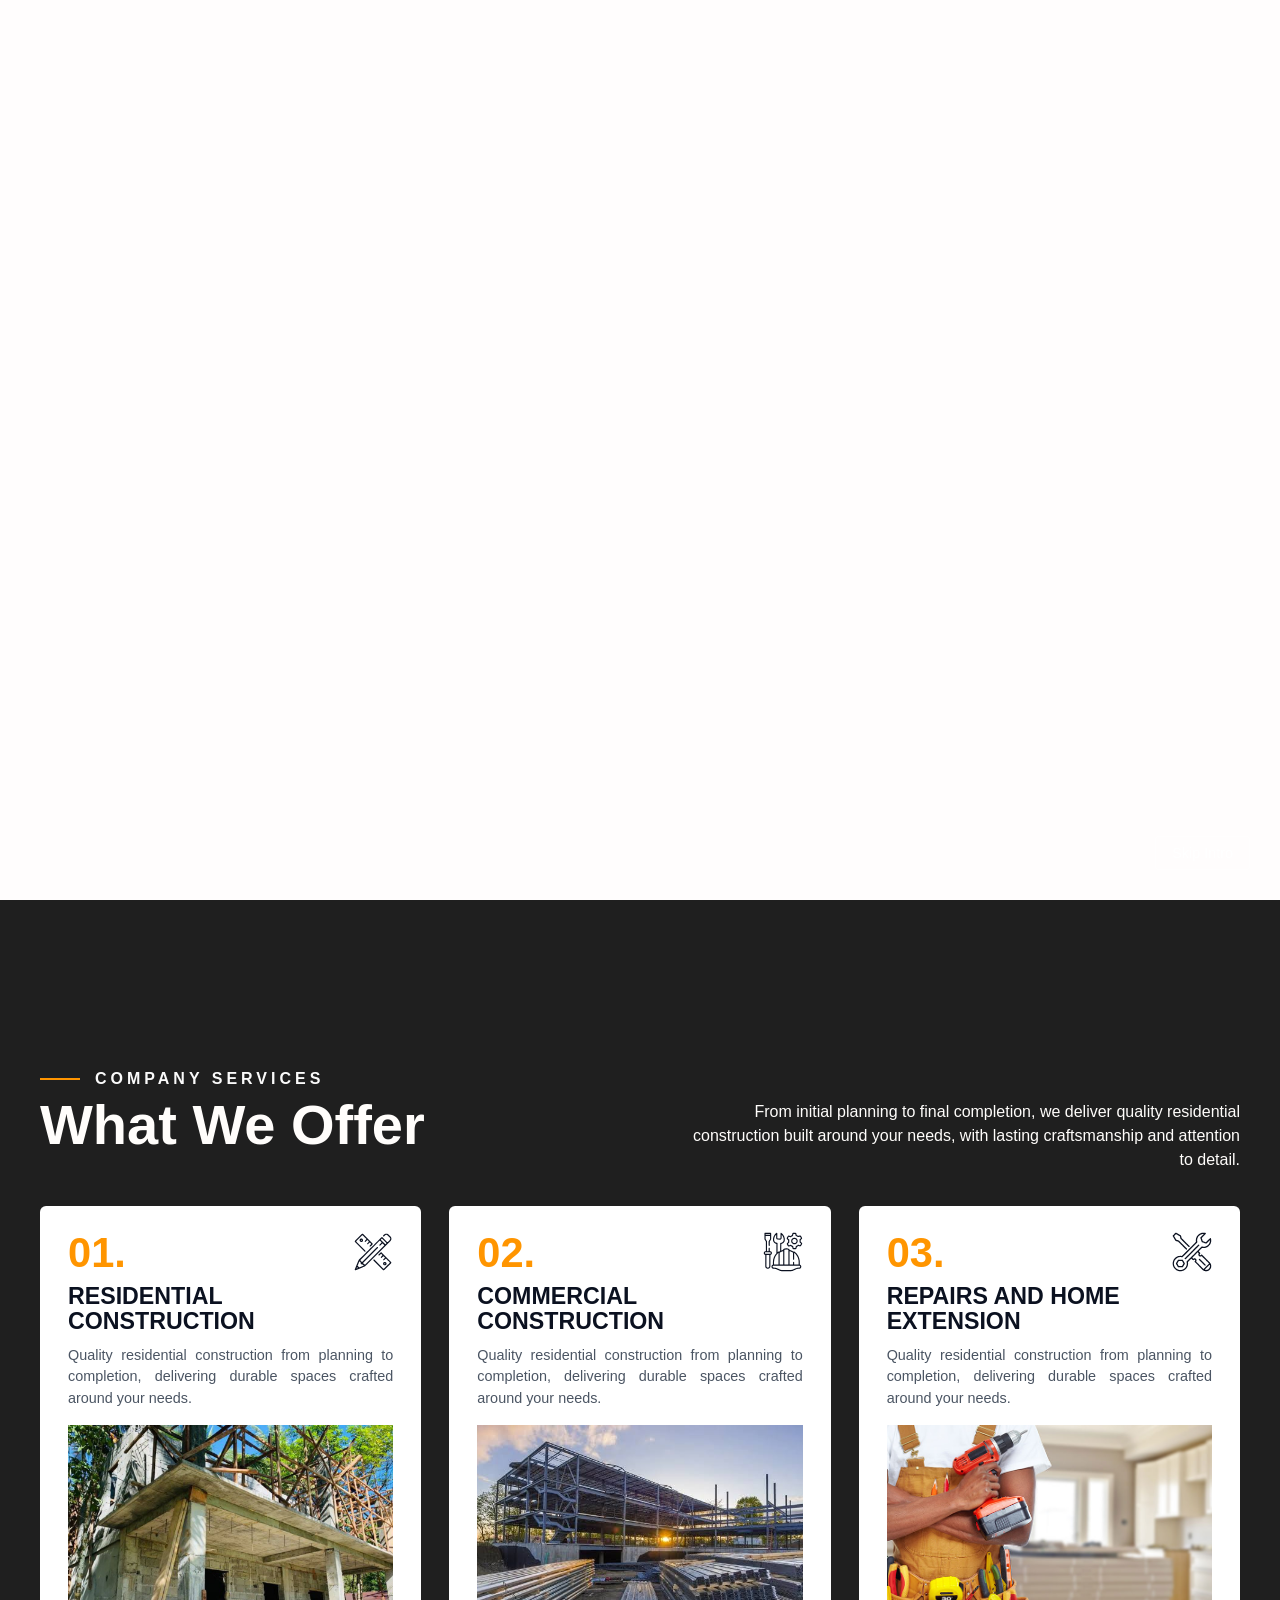
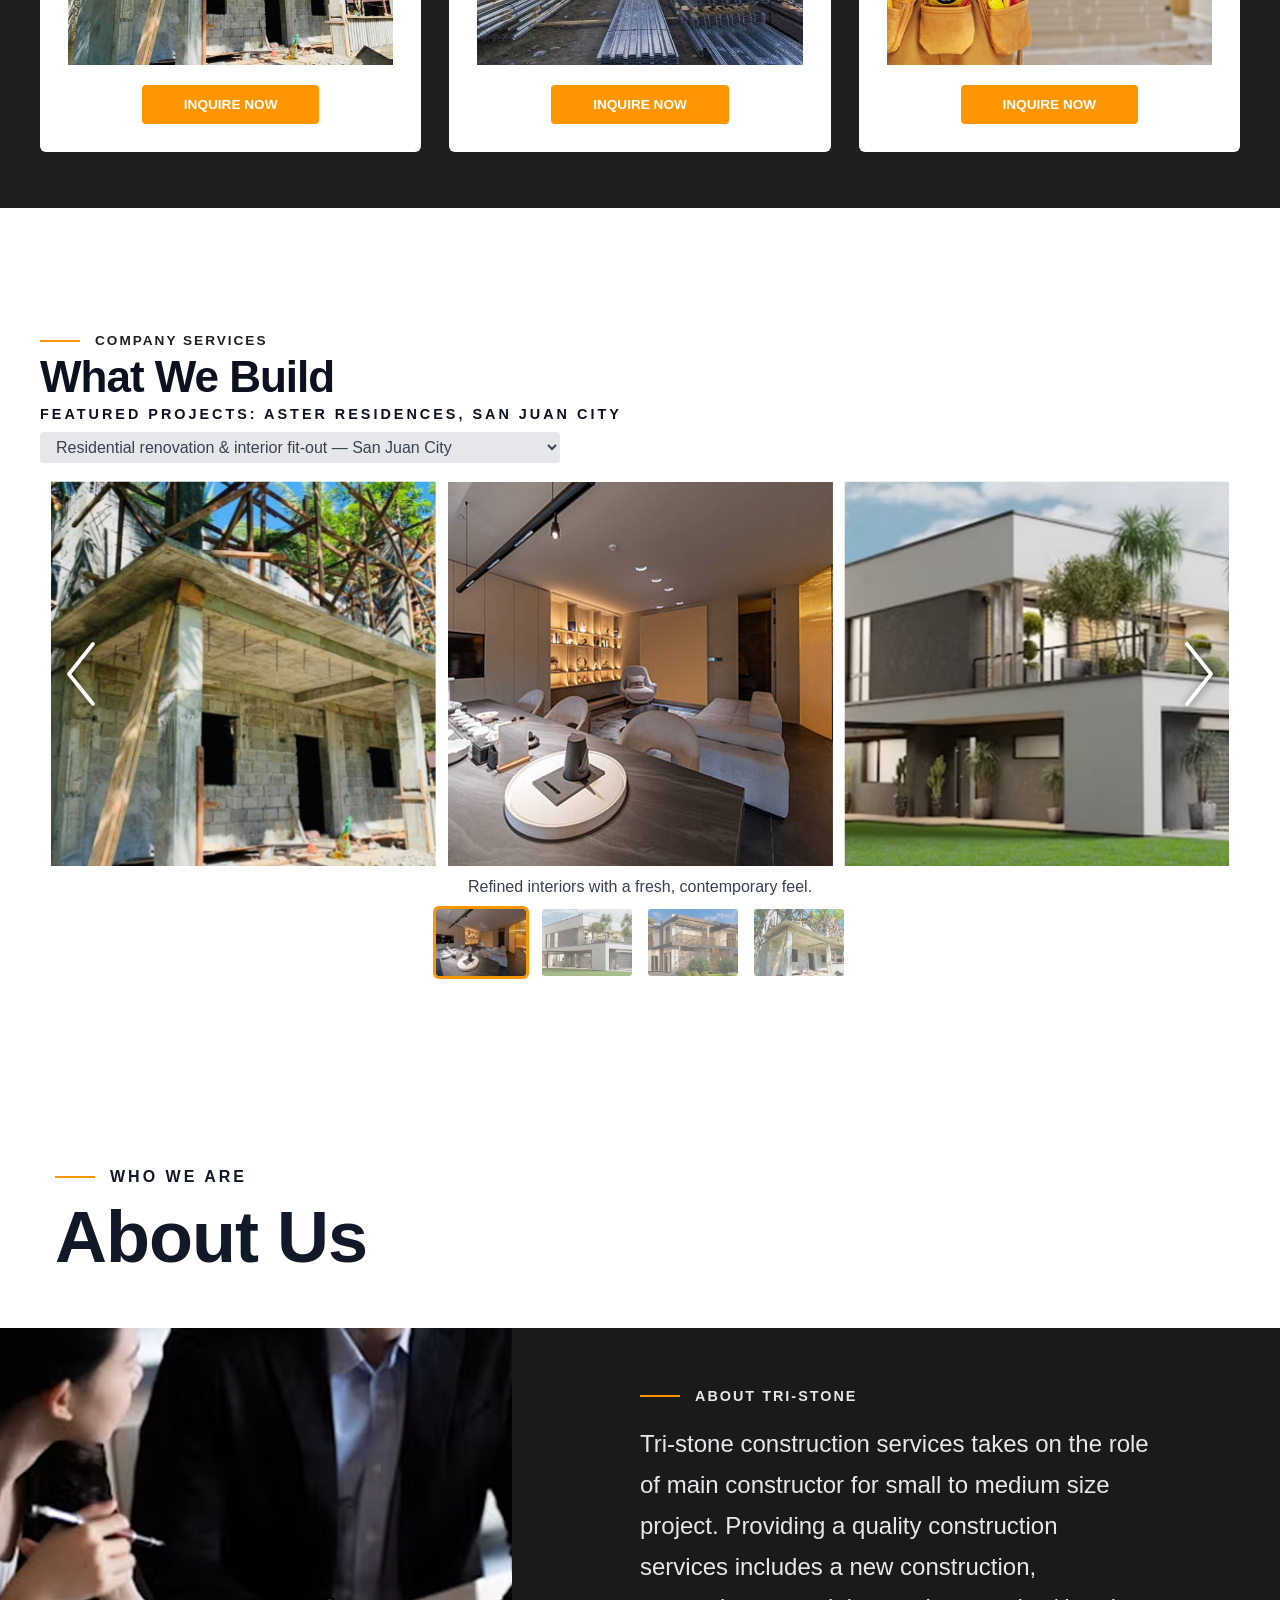
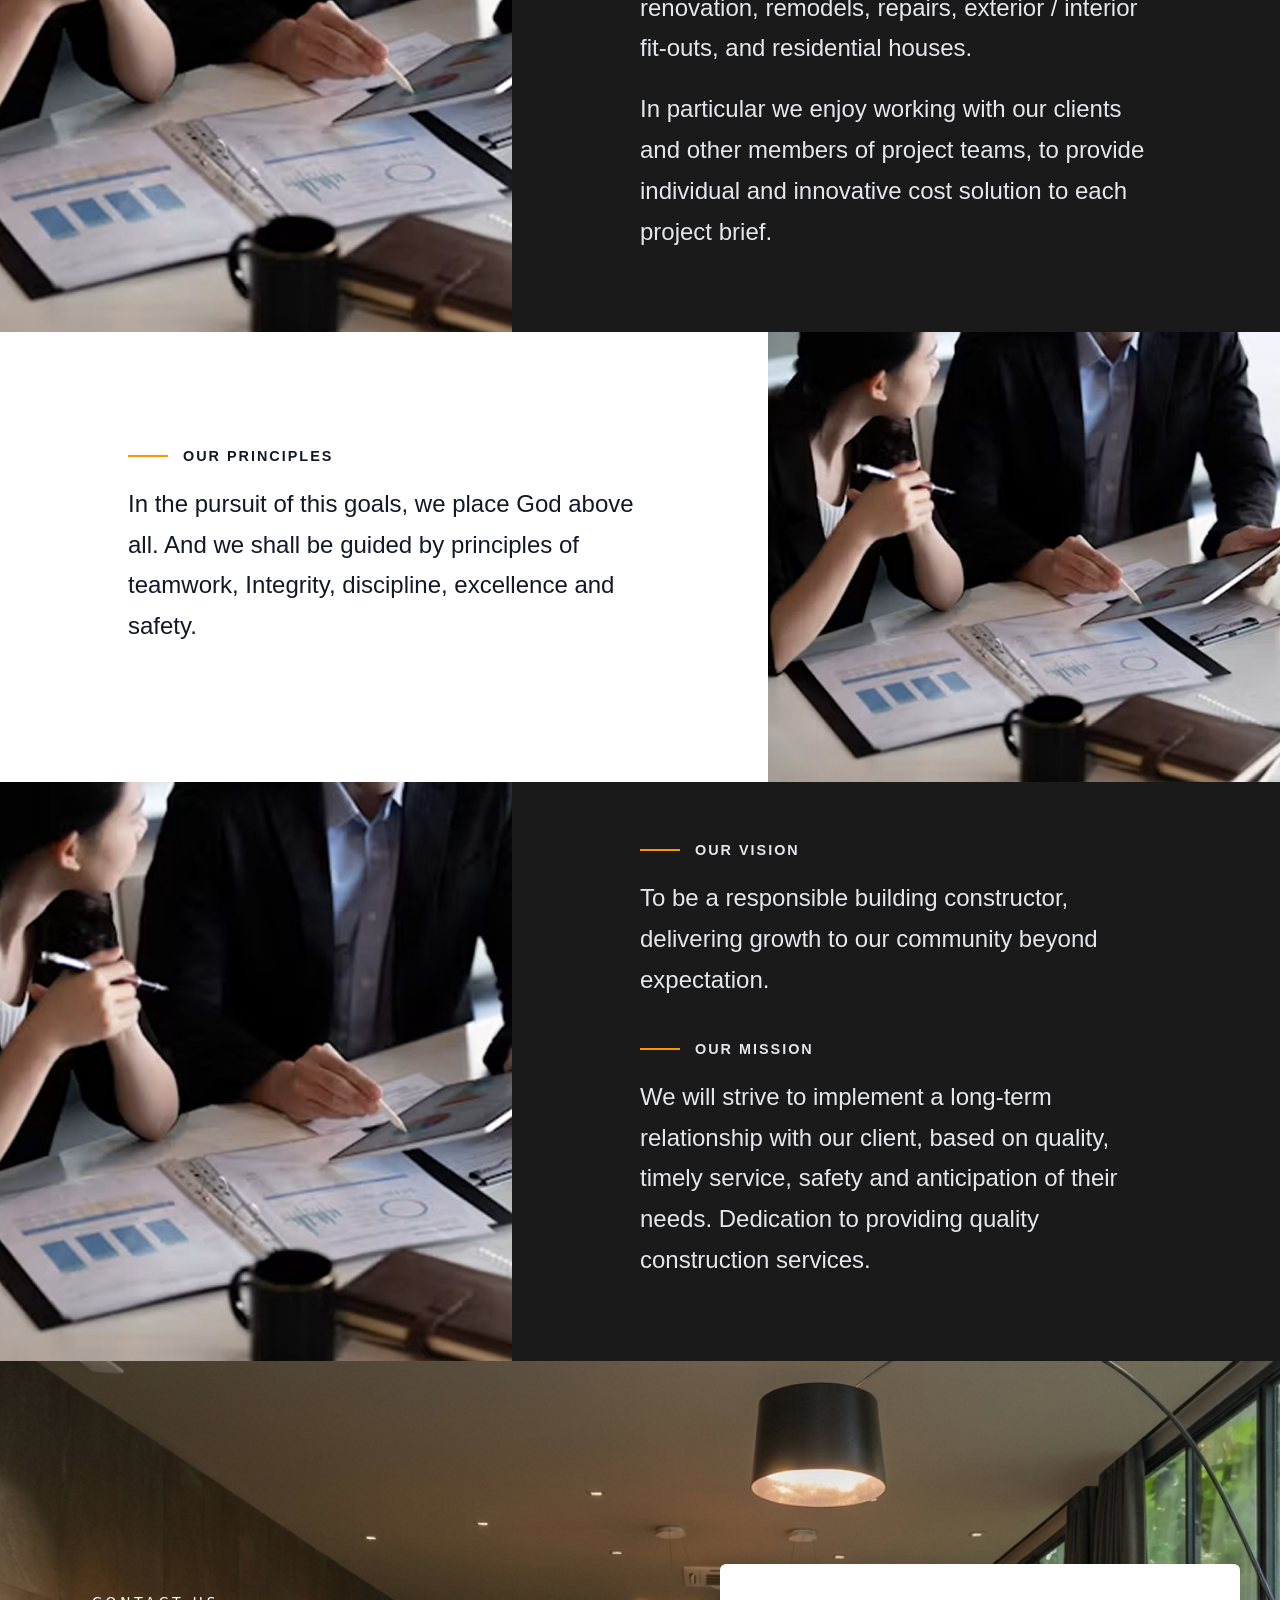
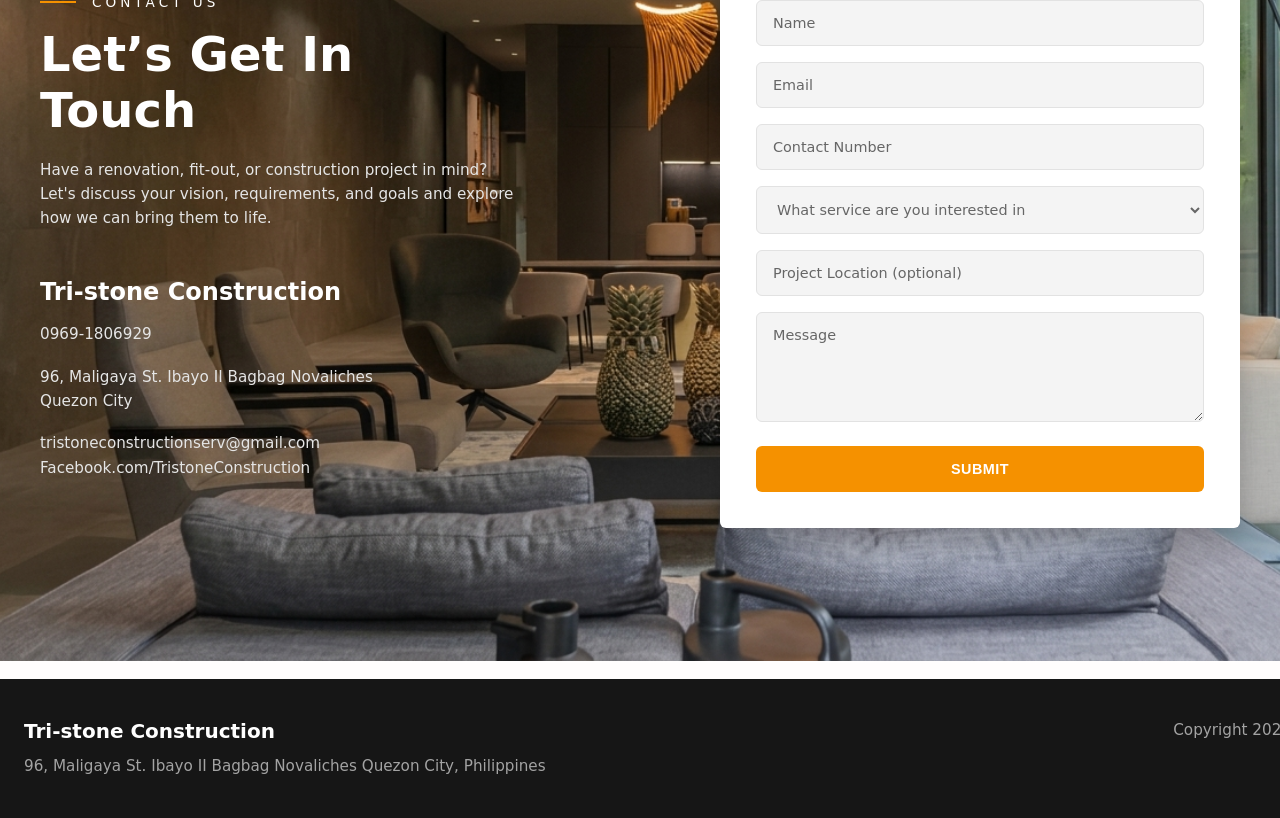
==== commit 75c3ec13: "Contact form: published services, Project Location, visit counter The service list shows the service" ====
--- a/Updated/html/index.html
+++ b/Updated/html/index.html
@@ -286,10 +286,16 @@
             <div class="form-group">
               <select name="service" aria-label="Service" required>
                 <option value="" disabled selected>What service are you interested in</option>
-                <option value="renovation">Renovation</option>
-                <option value="fit-out">Fit-out</option>
-                <option value="construction">Construction</option>
+                <!-- Filled from the services published in Website Admin (content.js); these are the fallback -->
+                <option value="Residential Construction">Residential Construction</option>
+                <option value="Commercial Construction">Commercial Construction</option>
+                <option value="Repairs and Home Extension">Repairs and Home Extension</option>
+                <option value="Other">Other</option>
               </select>
+            </div>
+            <div class="form-group">
+              <input type="text" name="location" placeholder="Project Location (optional)" aria-label="Project Location"
+                maxlength="255" autocomplete="address-level2">
             </div>
             <div class="form-group">
               <textarea name="message" placeholder="Message" aria-label="Message" rows="5" required></textarea>
@@ -341,6 +347,7 @@
     <script src="/Updated/js/nav.js"></script>
     <script src="/Updated/js/intro.js"></script>
     <script src="/Updated/js/gallery.js"></script>
+    <script src="/Updated/js/content.js"></script>
     <script src="/Updated/js/contact.js"></script>
 </body>
 </html>
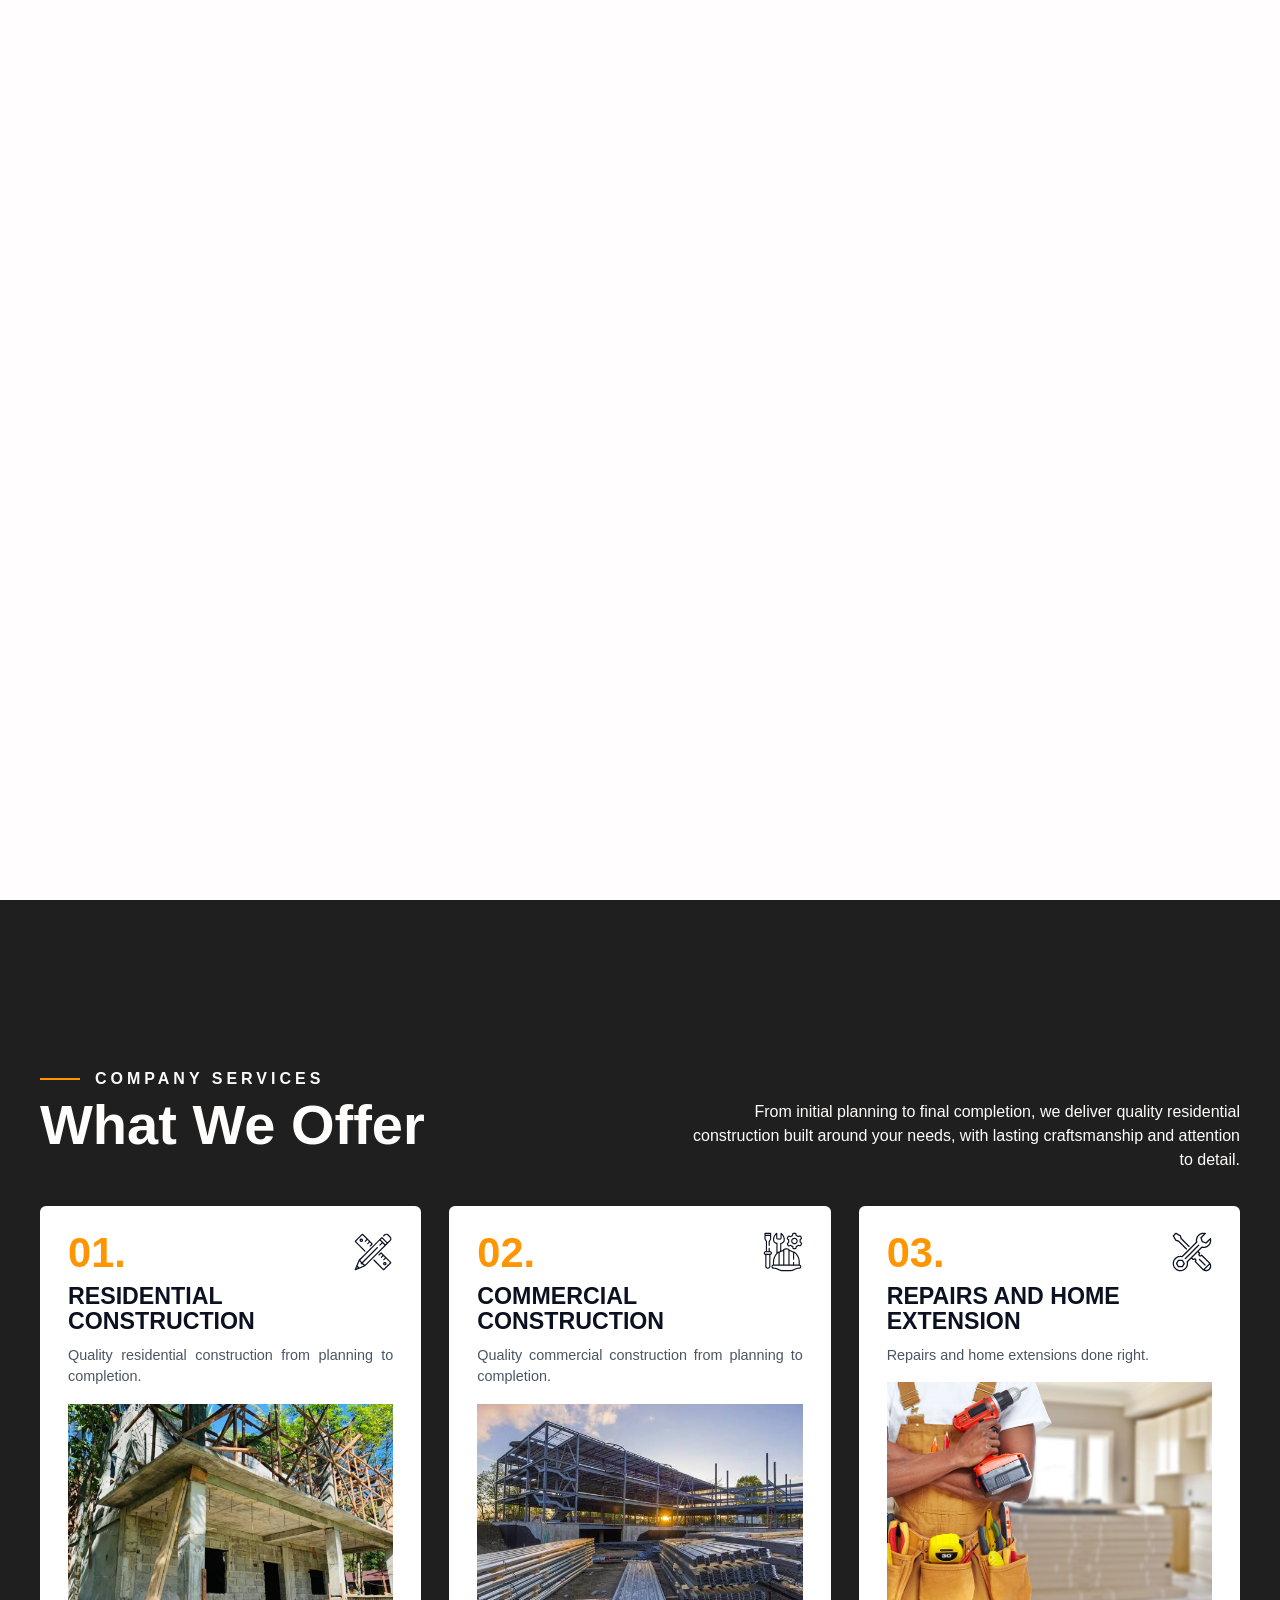
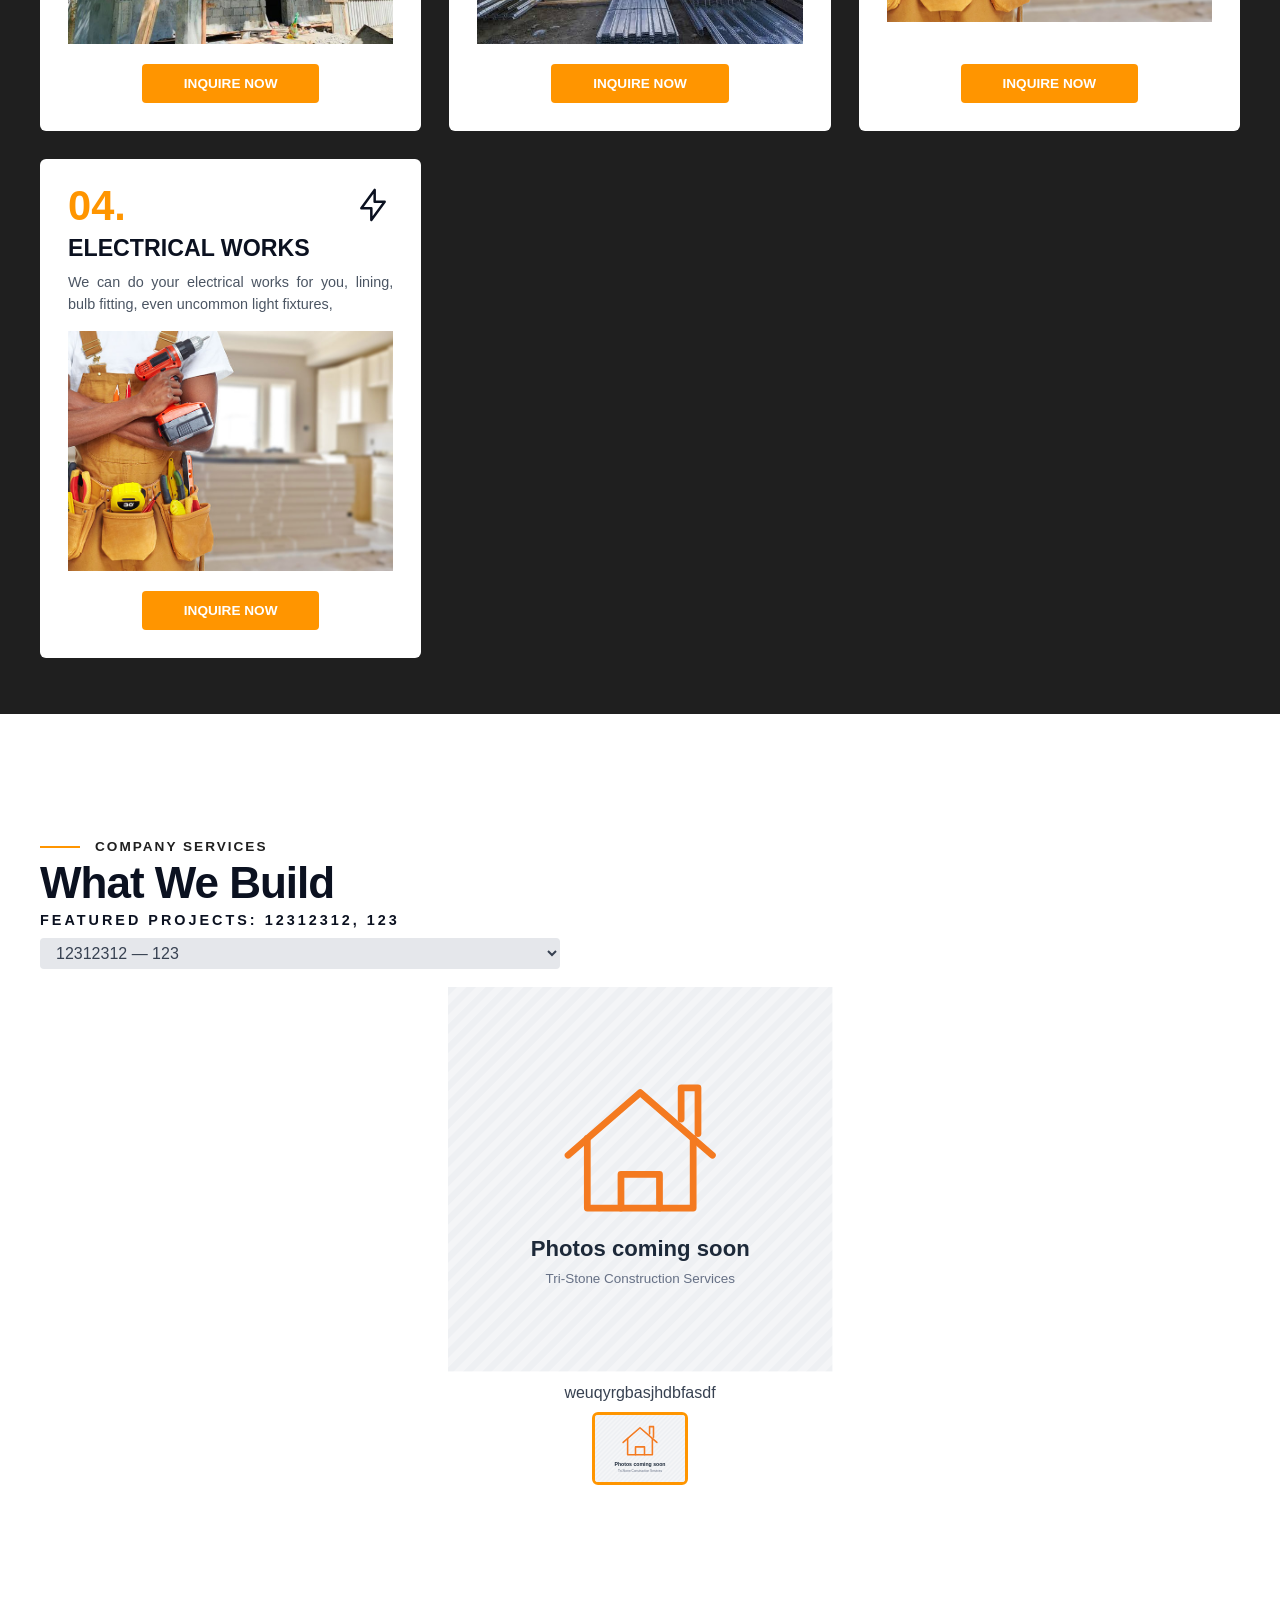
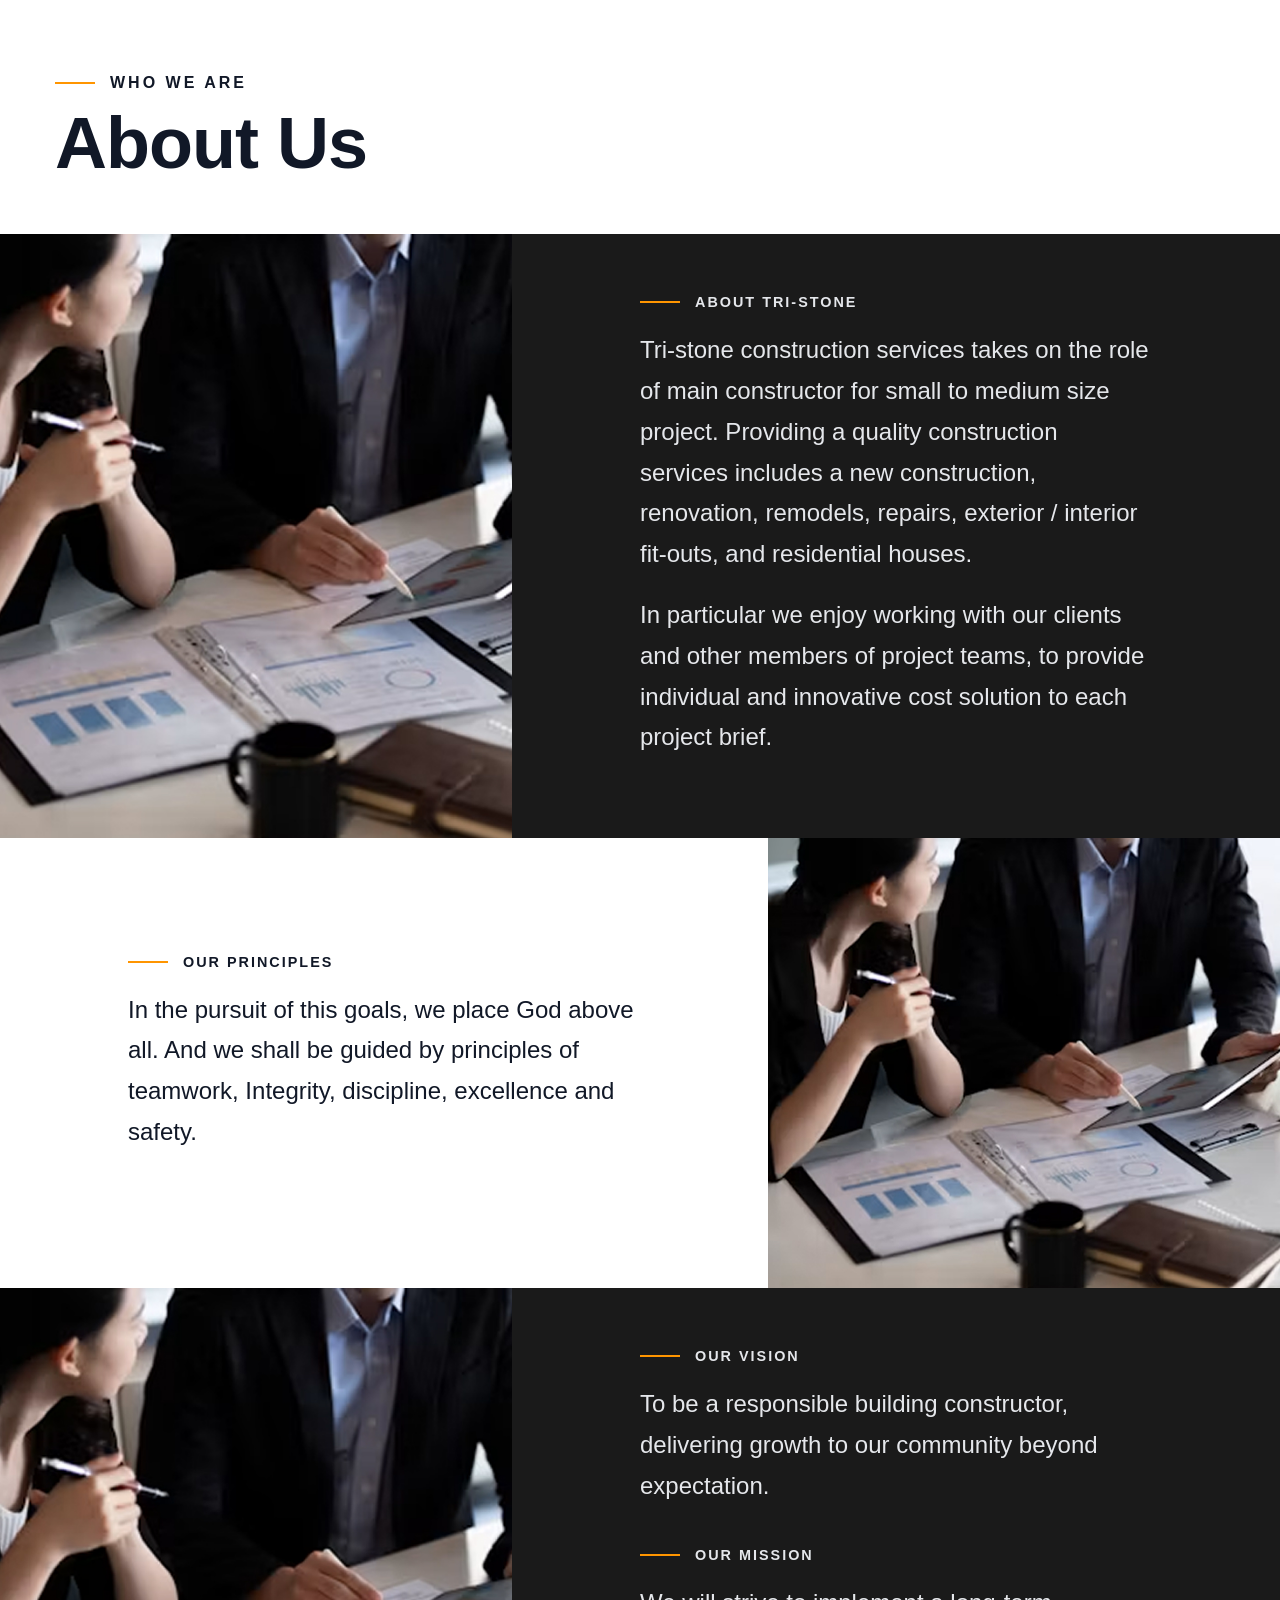
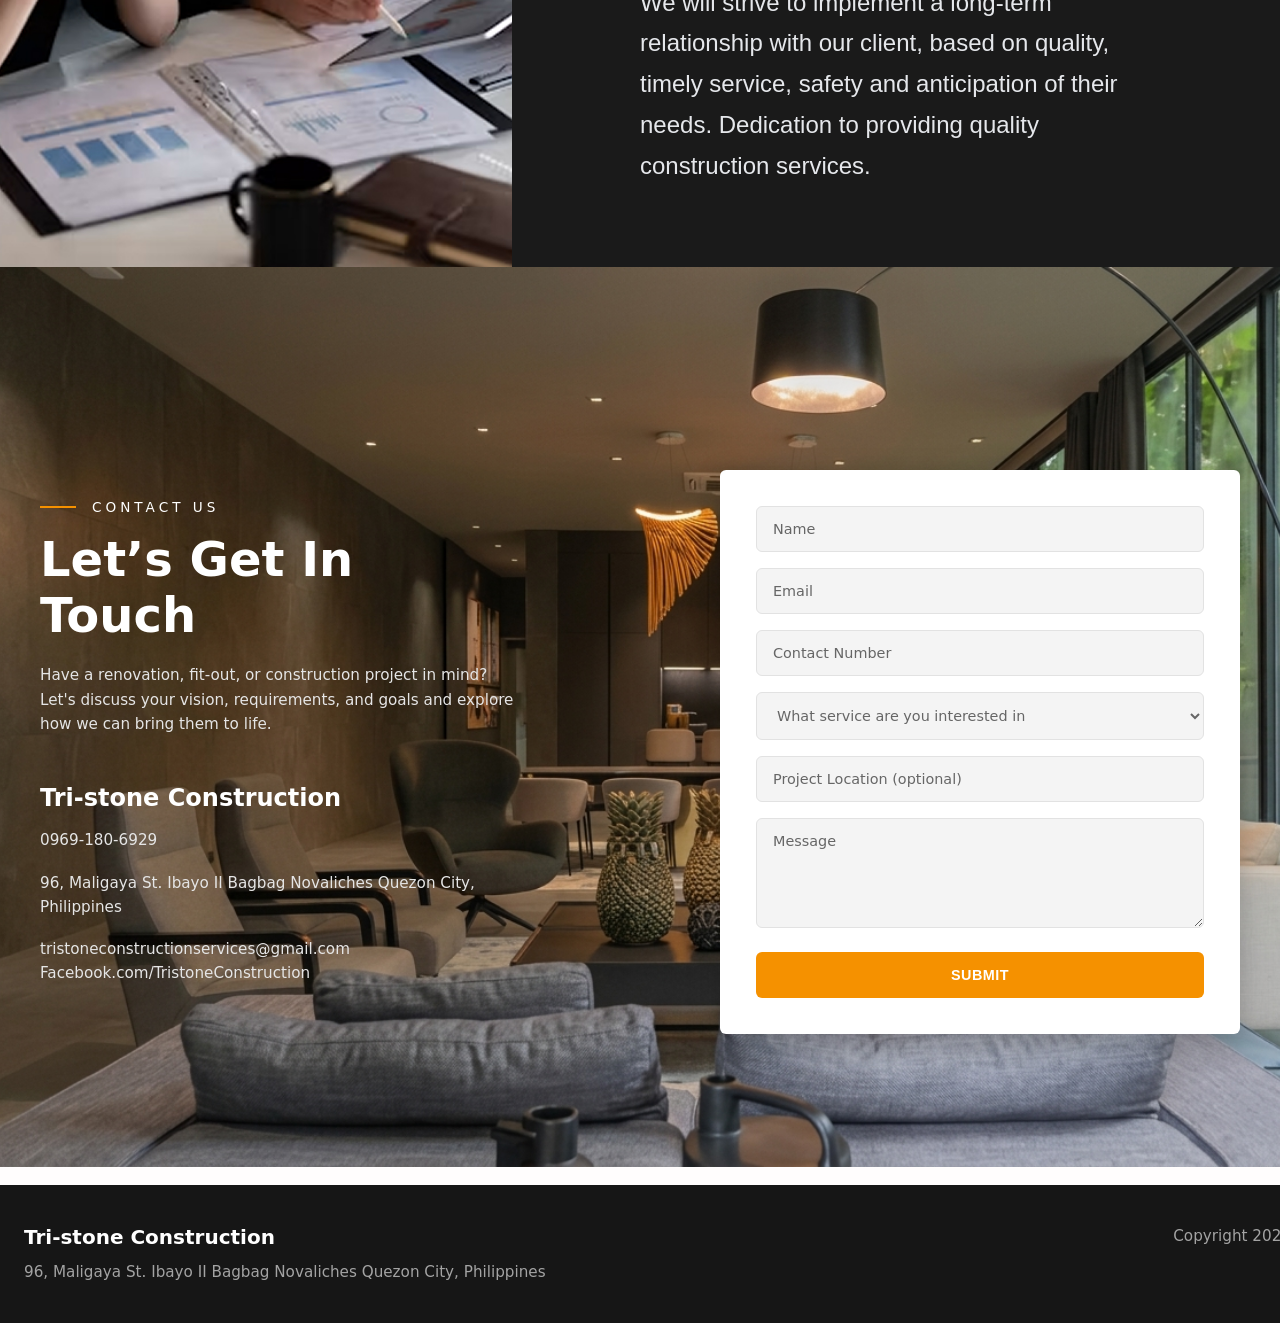
==== commit 26fdc3cd: "Home: Inquire Now goes to the Contact Us section Also fixes the button's broken class attribute.  Co" ====
--- a/Updated/html/index.html
+++ b/Updated/html/index.html
@@ -54,7 +54,7 @@
                                delivering reliable workmanship and practical solutions for every project.</p>
         
             <div class="bot-content">
-            <button class="menu-toggle"get-quote-btn">Inquire Now</button>
+            <a href="#contact"><button class="menu-toggle get-quote-btn">Inquire Now</button></a>
                 <div class="phone">
                     Call us 
                     0969-180-6929
--- a/Updated/css/index.css
+++ b/Updated/css/index.css
@@ -123,7 +123,7 @@
 .skip-btn {
   position: absolute;
   bottom: 30px;
-  right: 30px;
+  left: 30px;   /* bottom-left (owner request 2026-11-08) */
   z-index: 3;
   background: rgba(255, 255, 255, 0.2);
   color: #fff;
@@ -1081,7 +1081,7 @@
   }
   .skip-btn {
     bottom: 20px;
-    right: 20px;
+    left: 20px;
   }
 
   /* --- Services --- */
